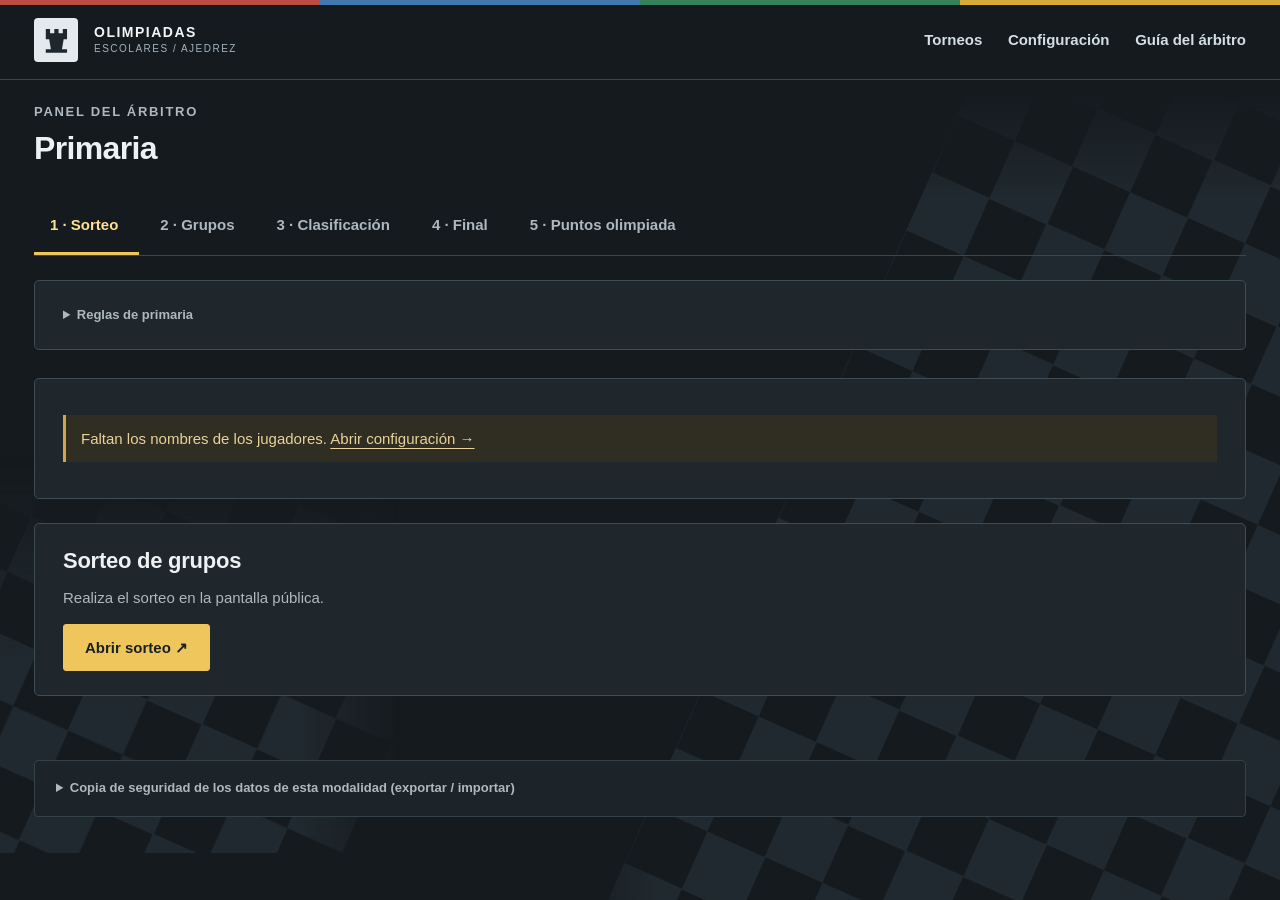
==== arbitro-primaria.html @ f50d5785 "Publica el reparto proporcional por categoría y equipara los premios de campeón" ====
<!DOCTYPE html>
<html lang="es">
<head>
<meta charset="UTF-8"><link rel="icon" type="image/svg+xml" href="[data-uri]">
<meta name="viewport" content="width=device-width, initial-scale=1.0">
<title>Panel del árbitro — Primaria</title>
<!-- bundle:style.css -->
<style data-bundle="style.css">
/* Marcador de torneo escolar: grafito, casillas y cuatro delegaciones. */
:root{
  --board-dark:#181e22;--board-mid:#272f34;--panel:#20272c;--panel-2:#252d33;
  --ink:#edf1f3;--ink-muted:#adb8c0;--line:#354149;--gold:#efc65b;--gold-soft:#6f7062;
  --good:#86c8a0;--bad:#ed8b83;--radius:5px;--radius-sm:4px;--shadow:none;
  --rojo:#bd4d42;--azul:#4178b0;--verde:#36815a;--amarillo:#d7aa36;
}
*{box-sizing:border-box}html,body{margin:0;min-height:100%}html{scroll-behavior:smooth}
body{background:#151a1e none no-repeat right -320px top 90px / 1050px;color:var(--ink);font:15px/1.55 'Segoe UI',Arial,sans-serif;padding-bottom:0}
body:before{content:'';display:block;height:5px;background:linear-gradient(to right,var(--rojo) 0 25%,var(--azul) 25% 50%,var(--verde) 50% 75%,var(--amarillo) 75%);position:absolute;top:0;left:0;right:0;z-index:100}
a{color:var(--gold);text-underline-offset:4px}button,input,select,textarea{font:inherit}button,a,input,select,textarea{-webkit-tap-highlight-color:transparent}
h1,h2,h3,h4,p{margin-top:0}h1,h2,h3{font-family:'Segoe UI',Arial,sans-serif;font-weight:750;line-height:1.15}h1{letter-spacing:-.8px}h2{letter-spacing:-.35px}h3{letter-spacing:-.15px}
.mono,.pos,.score,.sc{font-family:'Consolas','Courier New',monospace;font-variant-numeric:tabular-nums}.num{text-align:right;font-variant-numeric:tabular-nums}
::selection{background:#b79b52;color:#bde7c9}:focus-visible{outline:3px solid #b67b22;outline-offset:3px}
.sitebar{min-height:86px;max-width:1400px;margin:0 auto;padding:22px 40px 18px;display:flex;justify-content:space-between;align-items:center;gap:24px;border-bottom:1px solid var(--line)}
.event-brand{display:flex;align-items:center;gap:13px;color:var(--ink);text-decoration:none;font-size:12px;font-weight:750;letter-spacing:1.8px;line-height:1.45}.event-brand>svg{height:38px;width:38px;flex:none;color:var(--gold)}.event-brand>span>span{display:block;font-size:9px;letter-spacing:1.5px;font-weight:500;color:var(--ink-muted)}
.sitebar nav{display:flex;gap:26px;align-items:center}.sitebar nav a{font-size:13px;font-weight:600;text-decoration:none}.sitebar nav a:hover{text-decoration:underline}
.top{max-width:1400px;margin:auto;padding:34px 40px 26px}.top .eyebrow,.eyebrow{font-size:11px;font-weight:700;text-transform:uppercase;letter-spacing:1.7px;color:var(--ink-muted);margin-bottom:12px}.top h1{font-size:37px;margin-bottom:12px}.top p{max-width:780px;color:var(--ink-muted);font-size:14px;margin:8px 0}.top .rowbtns{margin-top:18px;gap:0}
.category-link{font-size:13px;font-weight:600;text-decoration:none;padding:9px 17px;border:1px solid var(--line);background:#20272c}.category-link:first-child{border-radius:4px 0 0 4px}.category-link:last-child{border-radius:0 4px 4px 0;border-left:0}.category-link.selected{background:var(--gold);border-color:var(--gold);color:white}.category-link:hover{box-shadow:inset 0 -3px var(--gold-soft)}
main{max-width:1180px;margin:auto;padding:12px 40px 45px}main.wide{max-width:1480px}main:empty{min-height:240px}
.panel{padding:27px 28px;margin-bottom:23px;background:var(--panel);border:1px solid var(--line);border-radius:var(--radius);overflow-x:auto}.panel h2{font-size:24px;margin-bottom:8px}.panel .sub{color:var(--ink-muted);font-size:13px;margin-bottom:23px;line-height:1.65}.panel>.note:first-child{margin:0}
.grid4{display:grid;grid-template-columns:repeat(4,minmax(0,1fr));gap:18px}.group-columns{display:grid;grid-template-columns:repeat(2,minmax(0,1fr));gap:22px}.group-columns>.panel{min-width:0}.colorcard{border:1px solid var(--line);border-top:3px solid var(--c);border-radius:3px;background:#20272c;padding:18px 16px}.colorcard .name{font-size:13px;font-weight:700;color:var(--ink);display:flex;gap:8px;align-items:center;margin-bottom:15px}.colorcard .name:before{content:'';width:9px;height:9px;background:var(--c);display:inline-block}.field{margin-bottom:14px}.field:last-child{margin-bottom:0}.field label{display:block;font-size:12px;color:var(--ink-muted);margin-bottom:5px;font-weight:600}
input[type=text],input[type=number],select,textarea{display:block;width:100%;background:#171d21;border:1px solid #4e5d66;color:var(--ink);border-radius:3px;padding:10px 11px;font-size:14px;line-height:1.3;min-height:41px}input::placeholder,textarea::placeholder{color:#8d9aa2}input:hover,select:hover,textarea:hover{border-color:#92a4ad}input:focus,select:focus,textarea:focus{outline:2px solid var(--gold);outline-offset:1px;border-color:var(--gold)}input:disabled,select:disabled{background:#272f34;border-color:#354149;color:#c0cbd0;cursor:not-allowed;opacity:1}
.btn{display:inline-flex;align-items:center;justify-content:center;gap:20px;min-height:41px;padding:10px 17px;background:var(--gold);border:1px solid var(--gold);border-radius:3px;color:#20272c;text-decoration:none;font-size:13px;font-weight:600;line-height:1.3;cursor:pointer;transition:background .15s,border-color .15s}.btn:hover{background:#ffdb83;border-color:#ffdb83}.btn:active{transform:translateY(1px)}.btn.ghost{background:transparent;color:var(--gold);border-color:#60717c}.btn.ghost:hover{background:#323b3f;border-color:var(--gold)}.btn.small{font-size:12px;padding:7px 12px;min-height:34px}.btn:disabled{opacity:.38;cursor:not-allowed}.rowbtns{display:flex;gap:10px;flex-wrap:wrap;align-items:center;margin-top:15px}
nav.tabs{display:flex;gap:0;flex-wrap:wrap;max-width:1400px;margin:0 auto 22px;padding:0 40px;background:#151a1e;border-bottom:1px solid #394750;position:sticky;top:0;z-index:20}nav.tabs button{padding:15px 19px 13px;min-height:50px;border:0;border-bottom:3px solid transparent;background:transparent;color:var(--ink-muted);font-size:13px;font-weight:600;cursor:pointer}nav.tabs button:first-child{padding-left:4px;padding-right:24px}nav.tabs button:hover{color:var(--gold);background:#252e34}nav.tabs button.active{border-bottom-color:var(--gold);color:var(--gold)}
.chip{display:inline-flex;align-items:center;gap:7px;padding:4px 0;border-radius:2px;font-size:13px;line-height:1.45;vertical-align:middle}.dot{display:inline-block;width:8px;height:8px;background:var(--c);border-radius:1px;flex:none}.chip+.chip{margin-left:10px}
table{width:100%;border-collapse:collapse;font-size:14px}th{text-align:left;padding:12px 10px;color:var(--ink-muted);font-size:11px;font-weight:700;border-bottom:2px solid var(--line);text-transform:uppercase;letter-spacing:.7px;white-space:nowrap}td{padding:12px 10px;border-bottom:1px solid #354149;vertical-align:middle}th:first-child,td:first-child{padding-left:0}th:last-child,td:last-child{padding-right:0}tr:last-child td{border-bottom:0}tbody tr:hover td{background:#28333a}.pos{color:var(--gold);font-size:13px;font-weight:700}.round-row td{background:#2b363d;font-size:11px;font-weight:700;text-transform:uppercase;letter-spacing:1px;color:var(--gold);padding:9px 10px}.round-row:hover td{background:#2b363d!important}td select{min-width:165px;font-size:13px}table .chip{max-width:100%;overflow-wrap:anywhere}
.note{color:var(--ink-muted);font-size:13px;line-height:1.65;margin-top:8px}.warn{color:#e8d39a;background:#302d22;border-left:3px solid #cfa64a;padding:12px 15px;font-size:13px;line-height:1.65;margin:12px 0}.good-note{color:#a1d9b4;background:#24372d;border-left:3px solid #639a75;padding:12px 15px;font-size:13px;line-height:1.65;margin:10px 0}.lockbadge{font-size:12px;color:var(--good);margin-top:12px;display:inline-block}
.matchcard{background:var(--panel);padding:25px 28px;border:1px solid var(--line);border-left:3px solid #596b74;border-radius:4px;margin-bottom:19px}.matchcard h3{font-size:22px;margin-bottom:21px}.vs{display:flex;align-items:center;justify-content:space-between;gap:16px;margin-bottom:19px}.vs .side{flex:1;min-width:0;background:#192126;padding:14px 16px;border:1px solid #37464f;border-radius:3px;overflow-wrap:anywhere}.vs .side.winner{border-color:#74ab87;background:#24372d}.vs .mid{color:var(--ink-muted);font-size:12px}.score{font-size:27px;font-weight:700;color:var(--gold);white-space:nowrap}.gamerow{display:flex;gap:14px;align-items:center;flex-wrap:wrap;border-top:1px solid var(--line);padding:15px 0}.gamerow .label{width:132px;flex:none;font-size:12px;color:var(--ink-muted)}.gamerow select{width:230px;max-width:100%}.gamerow>.label+div{min-width:180px}.arma-box{margin-top:20px;padding:21px;border:1px solid #64674e;background:#242a27;border-radius:3px}.arma-box h4{font:700 13px/1.5 'Segoe UI',Arial,sans-serif;margin:0 0 13px;color:var(--gold)}.bidrow{display:flex;gap:16px;align-items:end;flex-wrap:wrap}.bidfield{flex:1;min-width:145px}.placement-tier{display:flex;align-items:center;gap:22px;padding:20px 0;border-bottom:1px solid var(--line);flex-wrap:wrap}.placement-tier:last-child{border-bottom:0}.placement-tier>b{font:500 22px 'Segoe UI',Arial,sans-serif;width:85px}.placement-tier>div{flex:1;display:flex;gap:16px;flex-wrap:wrap}.placement-tier>span{font-size:12px;color:var(--ink-muted)}.pts-table td:last-child{white-space:nowrap}
.final-standing{display:flex;align-items:center;gap:10px;border-bottom:1px solid var(--line);padding:14px 0;font-size:13px}.final-standing:last-child{border-bottom:0}.final-standing .rank{font:500 22px 'Segoe UI',Arial,sans-serif;color:var(--gold);width:29px}.colorbar{flex:1;height:6px;min-width:25px;background:#39434a;display:flex}.colorbar div{height:100%}.final-standing .mono{font-family:'Segoe UI',Arial,sans-serif!important;font-variant-numeric:tabular-nums}.final-standing .mono[style*="width:110px"]{width:76px!important}.final-standing .mono[style*="min-width:70px"]{min-width:35px!important}
footer.databar{max-width:1180px;margin:auto;padding:0 40px 35px}details{background:#1c2429;border:1px solid var(--line);padding:17px 21px;border-radius:4px}summary{color:var(--ink-muted);font-size:12px;cursor:pointer;font-weight:600}textarea.databox{height:140px;font:12px/1.5 Consolas,monospace;margin-top:12px}.site-footer{max-width:1320px;margin:8px auto 0;padding:24px 0 30px;border-top:1px solid #354149;display:flex;justify-content:space-between;gap:24px;color:var(--ink-muted);font-size:11px}.team-key{display:flex;gap:18px}.team-key>span{display:flex;align-items:center;gap:6px}.team-key i{height:7px;width:7px;background:var(--team);display:inline-block}
/* Public display: generous names and scores; no unused semifinal column. */
.public-layout{display:grid;grid-template-columns:minmax(0,1fr) 290px;gap:30px;align-items:start}.public-sidebar{display:flex;min-width:0;flex-direction:column;gap:18px}.public-sidebar .panel{margin:0;padding:22px}.public-sidebar .panel h2{font-size:22px}.champ-mini{display:flex;gap:14px;align-items:center;background:var(--gold);color:#20272c;padding:21px;border-radius:4px}.champ-mini .trophy-mini{font:38px 'Segoe UI',Arial,sans-serif;color:#313b3e;line-height:1}.champ-mini .label{font-size:10px;text-transform:uppercase;letter-spacing:1.5px;color:#363a31}.champ-mini .name{font:21px/1.3 'Segoe UI',Arial,sans-serif;overflow-wrap:anywhere}.champ-mini.pending{background:#2a343b;color:var(--gold)}.champ-mini.pending .label{color:#b0bdc4}.champ-mini.pending .name{font:13px/1.5 'Segoe UI',Arial,sans-serif}.bracket-wrap{position:relative;overflow-x:auto;padding:7px 1px 27px}.bracket-wrap::-webkit-scrollbar{height:6px}.bracket-wrap::-webkit-scrollbar-thumb{background:#53636c}.bracket{display:flex;gap:45px;min-width:810px;align-items:stretch}.bracket-col{display:flex;flex-direction:column;justify-content:space-around;gap:34px;flex:none;width:238px}.bracket-col.col-final{justify-content:center}.bracket-half{display:flex;flex-direction:column;gap:24px}.bracket-svg{position:absolute;top:0;left:0;width:100%;height:100%;pointer-events:none;z-index:1}.connector{fill:none;stroke:#53636c;stroke-width:1.5}.connector.lit{stroke:var(--gold);stroke-width:2.5}.bkt-roundlabel{font-size:10px;font-weight:700;text-transform:uppercase;letter-spacing:1px;color:var(--gold);margin-bottom:9px}.bkt-box{position:relative;z-index:2;background:#20272c;border:1px solid #4c5b64;border-radius:4px;overflow:hidden}.bkt-box.empty{opacity:.7}.bkt-box.decided{border-color:#af9149}.bkt-player{display:flex;align-items:center;justify-content:space-between;gap:12px;padding:13px 12px;border-bottom:1px solid #37444c;font-size:13px}.bkt-player .who{display:flex;gap:8px;align-items:center;min-width:0}.bkt-player .name{white-space:normal;overflow-wrap:anywhere;line-height:1.4}.bkt-player .sc{font-size:16px;font-weight:700}.bkt-player.adv{background:#2d3e36}.bkt-player.adv .name{font-weight:600}.bkt-player.adv .sc{color:var(--good)}.bkt-meta{font-size:10px;color:var(--ink-muted);padding:7px 10px;text-align:center;background:#1c2429}.page-publico-secundaria .bracket{min-width:0;display:block}.page-publico-secundaria .bracket-col{width:100%;max-width:580px;margin:auto}.page-publico-secundaria .bracket-wrap{padding:24px;background:#1c2429;border:1px solid #394850;border-radius:4px}.page-publico-secundaria .bkt-player{padding:22px;font-size:18px}.page-publico-secundaria .bkt-player .sc{font-size:24px}
/* Tournament desk: the entrance is a list, not a collection of widgets. */
.home-hero{max-width:1320px;margin:auto;display:grid;grid-template-columns:1fr 1fr;align-items:center;gap:30px;padding:34px 15px 25px;min-height:360px}.hero-copy{padding-left:8px}.home-hero .eyebrow{font-size:11px;letter-spacing:1.5px}.home-hero h1{font-size:102px;line-height:.98;letter-spacing:-5px;margin:18px 0 22px}.title-dot{color:#efc65b}.home-hero p{font-size:16px;color:var(--ink-muted);line-height:1.7}.delegation-flags{display:flex;gap:6px;margin-top:26px}.delegation-flags i{display:block;width:29px;height:6px;background:var(--rojo)}.delegation-flags i:nth-child(2){background:var(--azul)}.delegation-flags i:nth-child(3){background:var(--verde)}.delegation-flags i:nth-child(4){background:var(--amarillo)}.hero-board{display:block;width:100%;max-width:560px;justify-self:end}.home-main{max-width:1320px;padding:6px 20px 45px}.section-kicker{display:flex;justify-content:space-between;gap:18px;align-items:baseline;margin-bottom:15px}.section-kicker h2{font-size:25px;margin:0}.section-kicker>span{font-size:12px;color:var(--ink-muted)}.event-list{border-top:2px solid var(--gold);background:#20272c;border-bottom:1px solid var(--line)}.event-row{display:flex;align-items:center;gap:24px;border-bottom:1px solid var(--line);padding:25px 27px}.event-row:last-child{border:0}.entry-number{font:12px Consolas,monospace;color:#788570;align-self:flex-start;padding-top:7px}.entry-piece{font:42px/1 'Segoe UI',Arial,sans-serif;width:40px;color:var(--gold);text-align:center}.entry-info{flex:1;min-width:180px}.entry-info h2{font-size:27px;margin:0 0 6px}.entry-info p{font-size:12px;color:var(--ink-muted);margin:0}.entry-format{font-size:12px;color:var(--ink-muted);min-width:195px}.entry-actions{display:flex;align-items:center;gap:22px}.entry-actions .btn{min-width:155px}.public-link{font-size:12px;font-weight:600;text-decoration:none;white-space:nowrap}.public-link:hover{text-decoration:underline}.setup-shortcut{display:flex;justify-content:space-between;gap:22px;padding:23px 0 5px;font-size:12px;text-decoration:none}.setup-shortcut b{margin-right:16px;font-weight:700}.setup-shortcut>span:first-child{color:var(--ink-muted)}.setup-shortcut>span:last-child{font-weight:700}.setup-shortcut:hover>span:last-child{text-decoration:underline}
@media(min-width:1450px){.page-publico-primaria main.wide{max-width:1480px}.page-publico-primaria .bracket{gap:62px;min-width:855px}.page-publico-primaria .public-layout{grid-template-columns:minmax(0,1fr) 310px}}
@media(max-width:1150px){.sitebar,.top{padding-left:28px;padding-right:28px}.site-footer{margin-left:28px;margin-right:28px}.home-hero{padding-left:28px;padding-right:20px}.home-main{padding-left:28px;padding-right:28px}.event-row{gap:17px;padding:23px 21px}.entry-format{display:none}.public-layout{grid-template-columns:1fr}.public-sidebar{display:grid;grid-template-columns:1fr 1fr;align-items:start}.grid4{gap:12px}.colorcard{padding:14px 12px}.page-publico-secundaria .public-layout{grid-template-columns:minmax(0,1fr) 290px}}
@media(max-width:800px){main,main.wide{padding:10px 22px 30px}.top{padding:26px 22px 21px}.top h1{font-size:30px}.sitebar{padding:21px 22px 16px;gap:16px;align-items:start}.sitebar nav{gap:15px;flex-wrap:wrap;justify-content:flex-end}.sitebar nav a{font-size:11px}.sitebar nav a:last-child{display:none}.event-brand{font-size:10px;letter-spacing:1px}.event-brand>span>span{font-size:8px;letter-spacing:.6px}.event-brand>svg{width:30px;height:30px}.grid4{grid-template-columns:repeat(2,minmax(0,1fr))}.group-columns{grid-template-columns:1fr;gap:0}.panel{padding:22px}.panel h2{font-size:22px}nav.tabs{padding:0 20px;flex-wrap:nowrap;overflow-x:auto}nav.tabs button{padding:13px 16px;white-space:nowrap;font-size:12px}.home-hero{min-height:300px;padding:30px 28px 22px;gap:0;grid-template-columns:1fr .9fr}.home-hero h1{font-size:76px;letter-spacing:-3px}.home-hero .eyebrow{font-size:9px}.home-hero p{font-size:14px}.home-main{padding:0 22px 30px}.entry-actions{flex-direction:column;gap:10px;align-items:stretch}.entry-info h2{font-size:25px}.entry-info{min-width:0}.entry-piece{display:none}.section-kicker>span{font-size:10px}.site-footer{margin:0 22px;padding:23px 0;flex-wrap:wrap;gap:12px}.site-footer .team-key{gap:15px}.setup-shortcut>span:first-child b{display:block;margin:0 0 3px}.page-publico-secundaria .public-layout{grid-template-columns:1fr}.matchcard{padding:22px}.gamerow select{width:100%}footer.databar{padding:0 22px 28px}}
@media(max-width:520px){.top h1{font-size:28px}.top p{font-size:13px}.home-hero{position:relative;grid-template-columns:1fr;padding:30px 23px 26px;overflow:hidden;min-height:270px}.hero-copy{position:relative;z-index:2;padding:0}.home-hero h1{font-size:75px;margin:12px 0 17px}.home-hero p{font-size:13px;max-width:230px}.hero-board{position:absolute;width:265px;right:-82px;top:35px;opacity:.26}.home-hero .eyebrow{font-size:9px;letter-spacing:.8px}.delegation-flags{margin-top:19px}.section-kicker{display:block}.section-kicker h2{font-size:23px;margin-bottom:5px}.event-row{display:grid;grid-template-columns:24px 1fr;gap:12px 15px;padding:21px 18px}.entry-number{padding-top:5px}.entry-info h2{font-size:25px}.entry-actions{grid-column:2;flex-direction:row;align-items:center;gap:17px}.entry-actions .btn{padding:10px 12px;min-width:0;font-size:12px;gap:12px}.public-link{font-size:11px}.setup-shortcut{padding-top:18px;align-items:center;font-size:11px}.setup-shortcut b{font-size:12px}.grid4{grid-template-columns:1fr}.colorcard{padding:18px}.panel{padding:19px}.sitebar{gap:10px}.sitebar nav{gap:8px 12px;max-width:150px}.sitebar nav a{font-size:10px}.public-sidebar{grid-template-columns:1fr}.vs{gap:8px}.vs .side{padding:11px 9px}.vs .chip{font-size:12px}.score{font-size:22px}.placement-tier{gap:12px;align-items:start}.placement-tier>div{flex-basis:calc(100% - 100px)}.placement-tier>span{margin-left:97px}.page-publico-secundaria .bkt-player{font-size:16px;padding:18px}.team-key{gap:12px;font-size:10px}.matchcard h3{font-size:20px}.category-link{padding:9px 12px;font-size:12px}}
@media(prefers-reduced-motion:reduce){*{scroll-behavior:auto!important;transition:none!important}}
@media print{body{background:white}.sitebar nav,.tabs,.rowbtns,.databar,.site-footer{display:none}.top,main{max-width:none;padding:15px}.panel,.matchcard{break-inside:avoid;border-color:#aaa}.sitebar{padding:10px 15px}.home-hero{min-height:0}.hero-board{max-width:300px}}

/* Small screens use each board as one readable match entry. */
@media(max-width:620px){
 body{background-image:none}
 .home-hero .hero-board{display:none}
 .home-hero{min-height:270px}
 .entry-actions{gap:12px}
 .entry-actions .btn{white-space:nowrap;flex:none;padding:10px;gap:8px;font-size:11px}
 .public-link{font-size:10.5px}
 .group-games{display:block;min-width:0}
 .group-games tbody{display:block}
 .group-games tr{display:grid;grid-template-columns:minmax(0,1fr) minmax(0,1fr);gap:0 14px;padding:12px 0;border-bottom:1px solid var(--line)}
 .group-games tr:first-child{display:none}
 .group-games td{display:block;min-width:0;border:0;padding:4px 0}
 .group-games td:first-child{grid-column:1/-1;font-size:11px;color:var(--ink-muted)}
 .group-games td:first-child:before{content:'Tablero ';font-family:'Segoe UI',Arial,sans-serif}
 .group-games td:nth-child(2):before,.group-games td:nth-child(3):before{display:block;font-size:10px;color:var(--ink-muted);text-transform:uppercase;letter-spacing:.6px;margin-bottom:4px}
 .group-games td:nth-child(2):before{content:'Blancas'}
 .group-games td:nth-child(3):before{content:'Negras'}
 .group-games td:last-child{grid-column:1/-1;padding-top:9px}
 .group-games select{width:100%;min-width:0}
 .group-games .chip{font-size:13px;overflow-wrap:normal;word-break:normal;align-items:baseline}
 .group-games .dot{align-self:center}
 .group-games tr.round-row{display:block;background:#2b363d;padding:7px 10px;margin-top:17px;border:0}
 .group-games tr.round-row td{padding:0;font-size:10px}
 .group-games tr.round-row td:before{content:none}
 .group-games tr:hover td{background:transparent}
}

/* The save action stays in reach while editing a long registration form. */
.page-config{padding-bottom:84px}
.config-actions{position:fixed;bottom:18px;left:50%;transform:translateX(-50%);width:calc(100% - 80px);max-width:1100px;margin:0;padding:12px 17px;display:flex;align-items:center;justify-content:space-between;gap:20px;z-index:40;border-color:#52626b;box-shadow:0 4px 20px #edf1f314}
.config-actions>.note,.config-actions>.good-note{margin:0;padding:0;border:0;background:none;font-size:12px}
.config-actions>.rowbtns{margin:0;flex:none}
@media(max-width:620px){.config-actions{bottom:12px;width:calc(100% - 28px);padding:11px 12px;gap:10px}.config-actions .btn{font-size:12px;white-space:nowrap;padding:10px 12px}.config-actions>.note,.config-actions>.good-note{font-size:11px}}

@media(max-width:620px){.page-publico-secundaria table,.page-arbitro-secundaria table:not(.group-games){min-width:560px}.page-arbitro-primaria .pts-table,.page-arbitro-secundaria .pts-table{min-width:420px}}

/* Tournament entrance. */
.event-heading{max-width:1320px;margin:0 auto;padding:48px 20px 32px;display:flex;align-items:center;justify-content:space-between;gap:30px;border-bottom:1px solid var(--line)}
.event-heading .eyebrow{color:#bac5cc;margin:0 0 6px;font-size:12px;letter-spacing:2.7px}
.event-heading h1{font:900 62px/1 'Arial Narrow','Segoe UI',Arial,sans-serif;letter-spacing:1px;text-transform:uppercase;margin:0}
.heading-teams{display:grid;grid-template-columns:repeat(4,1fr);gap:8px;min-width:350px}
.heading-teams span{padding:14px 17px;border-bottom:4px solid var(--team);background:#20272c;color:var(--team);font-size:12px;font-weight:700;text-align:center}
.page-index{background-position:right -250px top 40px;background-size:1000px}
.home-main{padding-top:29px}.section-kicker h2{font-family:'Segoe UI',Arial,sans-serif;font-weight:650;font-size:17px;letter-spacing:0}.section-kicker>span{font-size:12px}
.event-list{display:grid;grid-template-columns:repeat(3,minmax(0,1fr));gap:18px;background:none;border:0}
.event-row{position:relative;display:flex;flex-direction:column;align-items:stretch;gap:21px;padding:26px 26px 23px;min-height:370px;border:1px solid #45535c!important;border-radius:7px;background:#222b31;overflow:hidden}
.event-row:before{content:'';position:absolute;right:-60px;top:-45px;width:220px;height:220px;background:conic-gradient(#2b363e 25%,transparent 0 50%,#2b363e 0 75%,transparent 0) 0 0/80px 80px;transform:rotate(16deg);opacity:.7;pointer-events:none}
.entry-number{font:700 11px 'Segoe UI',Arial,sans-serif;color:#c6d1d7;letter-spacing:2px;align-self:auto;padding:0;position:relative;z-index:1}.entry-number:after{content:' / CATEGORÍA'}
.entry-piece{position:absolute;right:21px;top:36px;font:92px/1 'DejaVu Sans','Segoe UI Symbol',sans-serif;color:#a6b3bc;opacity:.52;width:auto;z-index:1}
.entry-info{flex:1;position:relative;z-index:2;min-width:0;padding-top:15px;max-width:80%}
.entry-info h2{font:800 29px/1.07 'Segoe UI',Arial,sans-serif;letter-spacing:-.6px;margin:0 0 12px;color:#f0f4f6;max-width:220px}
.entry-info p{font-size:12px;color:#bcc7ce;margin:0;max-width:200px}
.entry-format{display:block;position:relative;z-index:2;font-size:12px;font-weight:550;color:#d1dae0;min-width:0;padding-top:17px;border-top:1px solid #46545c}
.entry-actions{display:flex;flex-direction:column;align-items:stretch;gap:15px;position:relative;z-index:2}.entry-actions .btn{min-height:43px;width:100%;justify-content:space-between;font-size:13px;font-weight:750;color:#191f23;background:#e6ebee;border-color:#e6ebee}.entry-actions .btn:hover{background:#efc65b;border-color:#efc65b}.entry-actions .public-link{color:#c8d4dc;font-size:12px;text-align:center}
.setup-shortcut{margin-top:18px;padding:20px 23px;background:#1c242a;border:1px solid #3e4c56;border-radius:5px}.setup-shortcut b{color:#dce5eb}
h2,h3{font-weight:700}.panel h2{font-size:21px;letter-spacing:-.25px}.matchcard h3{font-size:19px;font-weight:700}.top h1{font-weight:800;letter-spacing:-.65px;font-size:34px}
.btn{font-weight:700;color:#1a2024}.btn.ghost{color:#e4cf92;border-color:#736950}.btn.ghost:hover{color:#ffe7aa;background:#34342b}
.category-link{background:#232d34;color:#d5dfe5;border-color:#52616b}.category-link.selected{background:#e6ebef;color:#182027;border-color:#e6ebef}.category-link:hover{box-shadow:none;background:#34414b}.category-link.selected:hover{background:#fff}
.sitebar{border-bottom-color:#394750}.event-brand{font-size:12px;letter-spacing:1.5px;color:#f2f4f5}.event-brand>svg{background:#e3e9ed;color:#1e272d;border-radius:4px;padding:5px;width:40px;height:40px}.event-brand>span>span{color:#a2b3bd}.sitebar nav a{color:#d3dfe6;font-weight:600}.sitebar nav a:hover{color:#efc65b}
nav.tabs button.active{color:#ffe094;border-bottom-color:#efc65b}nav.tabs button:hover{color:#f4d77f}
.champ-mini{background:#d9bb69;color:#1c2429}.champ-mini .name{font-family:'Segoe UI',Arial,sans-serif;font-weight:750}.champ-mini.pending{background:#2a353e;color:#d2dce3;border:1px solid #43535e}.champ-mini.pending .trophy-mini{color:#b9c7ce}.champ-mini.pending .label{color:#abbcc7}
.final-standing .rank{font-family:'Segoe UI',Arial,sans-serif;font-weight:750;font-size:20px}.placement-tier>b{font-family:'Segoe UI',Arial,sans-serif;font-weight:750;font-size:20px}.bkt-player.adv .name{color:#e1f1e6}.bkt-player.adv .sc{color:#96d1a9}.bkt-roundlabel{color:#d9dfe3}.score{color:#f1d77e}.panel,.matchcard{border-color:#3d4c55}.colorcard{border-color:#46545d;border-top-color:var(--c)}
.page-config .config-actions{background:#29353e;border-color:#5a6d79;box-shadow:0 8px 30px #0009}.config-actions>.good-note{color:#b6dfc6}.config-actions>.note{color:#ced8df}
@media(max-width:1150px){.event-heading{padding-left:28px;padding-right:28px}.entry-info h2{font-size:25px}.event-row{padding:22px;min-height:350px}.entry-piece{font-size:76px;right:14px;top:45px}}
@media(max-width:800px){.event-heading{padding:32px 22px 25px;align-items:start}.event-heading h1{font-size:46px}.heading-teams{min-width:0;grid-template-columns:repeat(2,1fr);gap:5px}.heading-teams span{padding:7px 11px;font-size:10px;border-bottom-width:3px}.event-list{gap:12px}.event-row{padding:19px;min-height:330px}.entry-info h2{font-size:23px}.entry-info{max-width:100%}.entry-piece{font-size:64px;top:28px;right:10px;opacity:.22}.entry-format{font-size:11px;line-height:1.6}}
@media(max-width:620px){.event-heading{display:block;padding-bottom:22px}.event-heading h1{font-size:48px}.heading-teams{display:flex;min-width:0;margin-top:23px;gap:6px}.heading-teams span{flex:1;padding:8px 6px}.home-main{padding-top:22px}.section-kicker{display:flex;align-items:center}.section-kicker h2{font-size:15px}.section-kicker>span{font-size:10px}.event-list{grid-template-columns:1fr;gap:15px}.event-row{display:flex;min-height:0;padding:23px;gap:18px}.entry-info{padding-top:0;max-width:75%}.entry-info h2{font-size:28px;max-width:230px;margin-bottom:8px}.entry-piece{font-size:82px;top:25px;right:27px;opacity:.45}.entry-format{padding-top:13px}.entry-actions{flex-direction:row;align-items:center;gap:20px;grid-column:auto}.entry-actions .btn{width:auto;flex:1;white-space:nowrap}.entry-actions .public-link{flex:none;font-size:11px}.event-row:before{width:210px;height:210px;right:-50px}.setup-shortcut{padding:17px;font-size:11px}.entry-number{align-self:auto}.home-main .section-kicker>span{max-width:110px;text-align:right}}
@media print{body{background:white!important;color:#111!important}.panel,.matchcard,.event-row{background:white!important;color:#111!important}.panel h2,.matchcard h3,.entry-info h2{color:#111!important}}

/* Divisions share one championship sheet, with no per-category promotional panels. */
.division-heading{max-width:1260px;padding:40px 20px 26px;margin:auto}.division-heading h1{font-size:42px;font-weight:800;letter-spacing:-1px;margin:0}
.division-main{max-width:1260px;padding:0 20px 60px}.divisions{border-top:2px solid #9baeb8}
.division{display:grid;grid-template-columns:74px minmax(0,1fr) auto;gap:27px;align-items:center;padding:27px 12px;border-bottom:1px solid #44535d;background:#171e23}
.division:nth-child(2){background:#1c252b}.division-symbol{display:flex;align-items:center;justify-content:center;width:74px;height:74px;background:#dde4e8;color:#1d272e;font:56px/1 'DejaVu Sans','Segoe UI Symbol',sans-serif}
.division:nth-child(2) .division-symbol{background:#34434d;color:#e5ecf0}.division h2{font-size:27px;font-weight:700;letter-spacing:-.5px;margin:0}
.division-actions{display:flex;gap:10px}.division-actions a{display:flex;align-items:center;justify-content:space-between;gap:25px;padding:13px 17px;border:1px solid #586b76;border-radius:3px;text-decoration:none;color:#e6edf2;font-size:13px;font-weight:600;min-width:128px}.division-actions a:hover{background:#35444f;border-color:#a2b7c3}.division-actions a:focus-visible{outline-offset:3px}.division-actions a span{color:#b2c0c9}
.page-index .sitebar{max-width:1260px;padding-left:20px;padding-right:20px}.page-index{background-position:right -420px top 10px;background-size:1000px}
.panel .sub:empty,.matchcard .note:empty{display:none}.page-index .division-heading{padding-top:39px}
@media(max-width:800px){.division-heading{padding:29px 22px 22px}.division-heading h1{font-size:34px}.division-main{padding:0 22px 40px}.division{grid-template-columns:61px 1fr;gap:17px;padding:23px 12px}.division-symbol{width:61px;height:61px;font-size:46px}.division h2{font-size:25px}.division-actions{grid-column:2;gap:9px}.division-actions a{font-size:12px;min-width:0;padding:10px 13px;gap:20px}.page-index .sitebar{padding-left:22px;padding-right:22px}}
@media(max-width:430px){.division{gap:12px 15px}.division-actions{grid-column:1/-1;margin-top:4px}.division-actions a{flex:1}.division h2{font-size:24px}.division-heading h1{font-size:32px}}

/* Align points to the participant list instead of the edge of the page. */
.pts-table{width:100%;max-width:850px;table-layout:auto}
.pts-table th:first-child,.pts-table td:first-child{width:115px}
.pts-table th.num,.pts-table td.num{text-align:left;width:150px;padding-left:25px;padding-right:0}
.pts-table td:nth-child(2){padding-right:24px}
body{background-image:none,none;background-position:right -320px top 90px,left -600px bottom -550px;background-size:1050px,1000px;background-repeat:no-repeat}

@media(max-width:620px){body{background-image:none}.pts-table{min-width:0!important}.pts-table th:first-child,.pts-table td:first-child{width:68px}.pts-table th.num,.pts-table td.num{padding-left:12px;width:95px}.pts-table td:nth-child(2){padding-right:8px}}
@media(min-width:1000px) and (max-width:1200px) and (min-height:650px){
 .page-publico-secundaria .group-columns th:nth-child(6),.page-publico-secundaria .group-columns td:nth-child(6),.page-publico-secundaria .group-columns th:last-child,.page-publico-secundaria .group-columns td:last-child{display:none}
 .page-publico-secundaria .group-columns td .chip{overflow-wrap:normal;word-break:normal;font-size:12px}
 .page-publico-secundaria .group-columns td{padding:5px 6px}
}
.page-arbitro-primaria .final-standing,.page-arbitro-secundaria .final-standing{max-width:850px}
.page-arbitro-primaria .final-standing .colorbar,.page-arbitro-secundaria .final-standing .colorbar{max-width:420px}


@media(min-width:1000px){
 :root{--sitebar-height:clamp(80px,8.5vh,96px);--page-title-size:clamp(32px,2.2vw,42px);--section-title-size:clamp(22px,1.5vw,29px);--body-size:clamp(15px,.95vw,18px);--small-size:clamp(13px,.8vw,16px);--field-height:clamp(46px,4.8vh,54px)}
 .sitebar{height:var(--sitebar-height);min-height:var(--sitebar-height);padding:15px 34px}
 .sitebar .event-brand{font-size:clamp(14px,.95vw,18px);gap:16px}
 .sitebar .event-brand>span>span{font-size:clamp(10px,.63vw,12px)}
 .sitebar .event-brand>svg{height:clamp(44px,2.7vw,52px);width:clamp(44px,2.7vw,52px)}
 .sitebar nav{gap:clamp(22px,2vw,38px)}
 .sitebar nav a{font-size:clamp(15px,.99vw,19px)}
}
@media(min-width:1000px) and (min-height:650px){
 .page-index,.page-publico-primaria,.page-publico-secundaria{height:100vh;min-height:0;overflow:hidden;display:grid;grid-template-rows:var(--sitebar-height) auto minmax(0,1fr)}
 .page-index .sitebar,.page-publico-primaria .sitebar,.page-publico-secundaria .sitebar{width:100%;max-width:none;min-height:0;height:var(--sitebar-height);padding:15px 34px;margin:0}
 .page-index .division-heading{width:100%;max-width:none;padding:22px 34px 26px;margin:0}
 .page-index .division-heading h1{font-size:36px}
 .page-index .division-main{width:100%;max-width:none;min-height:0;height:100%;padding:0 34px 36px;margin:0}
 .page-index .divisions{height:100%;display:grid;grid-template-rows:repeat(3,minmax(0,1fr))}
 .page-index .division{min-height:0;padding:18px 23px;grid-template-columns:clamp(74px,9vh,110px) minmax(0,1fr) auto;gap:35px}
 .page-index .division-symbol{width:clamp(74px,9vh,110px);height:clamp(74px,9vh,110px);font-size:clamp(56px,7vh,82px)}
 .page-index .division h2{font-size:clamp(28px,2.2vw,39px)}
 .page-index .division-actions a{min-width:160px;font-size:14px;padding:15px 20px}
 .page-publico-primaria .top,.page-publico-secundaria .top{width:100%;max-width:none;margin:0;padding:18px 34px 17px}
 .page-publico-primaria .top h1,.page-publico-secundaria .top h1{font-size:30px;margin-bottom:6px}
 .page-publico-primaria .top .eyebrow,.page-publico-secundaria .top .eyebrow{margin-bottom:6px;font-size:10px}
 .page-publico-primaria .top p{margin:5px 0;font-size:12px}
 .page-publico-secundaria .top .rowbtns{margin-top:10px}
 .page-publico-primaria main.wide,.page-publico-secundaria main.wide{width:100%;max-width:none;height:100%;min-height:0;margin:0;padding:4px 34px 24px}
 .page-publico-primaria .public-layout{height:100%;min-height:0;grid-template-columns:minmax(0,1fr) clamp(260px,22vw,340px);gap:28px}
 .page-publico-primaria .bracket-wrap{height:100%;min-height:0;padding:0;overflow:visible}
 .page-publico-primaria .bracket{height:100%;min-width:0;width:100%;gap:clamp(24px,4vw,72px)}
 .page-publico-primaria .bracket-col{height:100%;min-height:0;min-width:0;width:auto;flex:1;gap:14px}
 .page-publico-primaria .bracket-half{min-height:0;flex:1;justify-content:space-around;gap:10px}
 .page-publico-primaria .bkt-player{padding:clamp(7px,1.4vh,16px) 11px;font-size:clamp(12px,1vw,15px)}
 .page-publico-primaria .bkt-meta{font-size:10px;padding:5px 8px;line-height:1.4}
 .page-publico-primaria .bkt-roundlabel{margin-bottom:6px}
 .page-publico-primaria .public-sidebar{display:flex;height:min(100%,680px);align-self:center;min-height:0;gap:17px}
 .page-publico-primaria .public-sidebar .panel{flex:1;min-height:0;display:flex;flex-direction:column;padding:22px}
 .page-publico-primaria .public-sidebar .final-standing{flex:1;min-height:0}
 .page-publico-secundaria main.wide{display:grid;grid-template-rows:minmax(0,1fr) minmax(0,1.05fr);gap:17px}
 .page-publico-secundaria main.wide>.panel{grid-row:1/-1;display:flex;align-items:center;justify-content:center}
 .page-publico-secundaria .group-columns{min-height:0;height:100%;gap:24px}
 .page-publico-secundaria .group-columns .panel{height:100%;min-height:0;margin:0;padding:15px 21px;display:flex;flex-direction:column;overflow:visible}
 .page-publico-secundaria .group-columns .panel h2{font-size:21px;margin-bottom:9px}
 .page-publico-secundaria .group-columns table{flex:1;min-height:0;font-size:13px}
 .page-publico-secundaria th{padding:7px 8px;font-size:10px}
 .page-publico-secundaria td{padding:6px 8px}
 .page-publico-secundaria .public-layout{height:100%;min-height:0;grid-template-columns:minmax(0,1fr) clamp(275px,24vw,350px);gap:24px}
 .page-publico-secundaria .bracket-wrap{height:100%;min-height:0;display:flex;align-items:center;justify-content:center;padding:19px;overflow:visible}
 .page-publico-secundaria .bracket{width:100%}
 .page-publico-secundaria .bracket-col{max-width:none;width:82%;min-height:0}
 .page-publico-secundaria .bkt-player{padding:clamp(13px,2vh,25px) 20px;font-size:clamp(16px,1.4vw,22px)}
 .page-publico-secundaria .public-sidebar{display:flex;flex-direction:column;min-height:0;gap:10px}
 .page-publico-secundaria .champ-mini{padding:11px 17px;flex:none}
 .page-publico-secundaria .public-sidebar .panel{flex:1;min-height:0;display:flex;flex-direction:column;padding:12px 17px;overflow:visible}
 .page-publico-secundaria .public-sidebar .panel h2{font-size:18px;margin-bottom:2px}
 .page-publico-secundaria .public-sidebar .note{font-size:11px;line-height:1.3;margin:3px 0}
 .page-publico-secundaria .public-sidebar .final-standing{flex:1;min-height:0;padding:4px 0;font-size:12px}
 .page-publico-secundaria .final-standing .rank{font-size:18px}
}

/* Keep the championship layout; scale its contents rather than shrinking its frames. */
body{position:relative;background:#151a1e url('data:image/svg+xml,%3Csvg%20xmlns%3D%22http%3A%2F%2Fwww.w3.org%2F2000%2Fsvg%22%20width%3D%221000%22%20height%3D%225000%22%20viewBox%3D%220%200%201000%205000%22%3E%3Cdefs%3E%3Cpattern%20id%3D%22board%22%20width%3D%22120%22%20height%3D%22120%22%20patternUnits%3D%22userSpaceOnUse%22%3E%3Cpath%20fill%3D%22%2320292f%22%20d%3D%22M0%200h60v60H0zM60%2060h60v60H60z%22%2F%3E%3Cpath%20fill%3D%22none%22%20stroke%3D%22%23242e35%22%20stroke-width%3D%22.7%22%20d%3D%22M0%200h120v120H0z%22%2F%3E%3C%2Fpattern%3E%3ClinearGradient%20id%3D%22horizontal%22%3E%3Cstop%20stop-color%3D%22white%22%20stop-opacity%3D%220%22%2F%3E%3Cstop%20offset%3D%22.1%22%20stop-color%3D%22white%22%2F%3E%3Cstop%20offset%3D%22.9%22%20stop-color%3D%22white%22%2F%3E%3Cstop%20offset%3D%221%22%20stop-color%3D%22white%22%20stop-opacity%3D%220%22%2F%3E%3C%2FlinearGradient%3E%3ClinearGradient%20id%3D%22top%22%20x2%3D%220%22%20y2%3D%221%22%3E%3Cstop%20stop-color%3D%22white%22%20stop-opacity%3D%220%22%2F%3E%3Cstop%20offset%3D%22.02%22%20stop-color%3D%22white%22%2F%3E%3Cstop%20offset%3D%221%22%20stop-color%3D%22white%22%2F%3E%3C%2FlinearGradient%3E%3Cmask%20id%3D%22horizontal-edge%22%3E%3Crect%20width%3D%221000%22%20height%3D%225000%22%20fill%3D%22url%28%23horizontal%29%22%2F%3E%3C%2Fmask%3E%3Cmask%20id%3D%22edges%22%3E%3Crect%20width%3D%221000%22%20height%3D%225000%22%20fill%3D%22url%28%23top%29%22%20mask%3D%22url%28%23horizontal-edge%29%22%2F%3E%3C%2Fmask%3E%3C%2Fdefs%3E%3Cg%20mask%3D%22url%28%23edges%29%22%3E%3Cg%20transform%3D%22translate%28510%20-250%29%20rotate%2824%29%22%3E%3Crect%20width%3D%22960%22%20height%3D%226000%22%20fill%3D%22url%28%23board%29%22%2F%3E%3C%2Fg%3E%3C%2Fg%3E%3C%2Fsvg%3E') no-repeat right -320px top 90px/1050px;isolation:isolate}
.page-index{background-position:right -420px top 10px;background-size:1000px}
body:after{content:'';position:absolute;inset:0;z-index:-1;pointer-events:none;background:url('data:image/svg+xml,%3Csvg%20xmlns%3D%22http%3A%2F%2Fwww.w3.org%2F2000%2Fsvg%22%20width%3D%221000%22%20height%3D%225000%22%20viewBox%3D%220%200%201000%205000%22%3E%3Cdefs%3E%3Cpattern%20id%3D%22board%22%20width%3D%22120%22%20height%3D%22120%22%20patternUnits%3D%22userSpaceOnUse%22%3E%3Cpath%20fill%3D%22%2320292f%22%20d%3D%22M0%200h60v60H0zM60%2060h60v60H60z%22%2F%3E%3Cpath%20fill%3D%22none%22%20stroke%3D%22%23242e35%22%20stroke-width%3D%22.7%22%20d%3D%22M0%200h120v120H0z%22%2F%3E%3C%2Fpattern%3E%3ClinearGradient%20id%3D%22horizontal%22%3E%3Cstop%20stop-color%3D%22white%22%20stop-opacity%3D%220%22%2F%3E%3Cstop%20offset%3D%22.1%22%20stop-color%3D%22white%22%2F%3E%3Cstop%20offset%3D%22.9%22%20stop-color%3D%22white%22%2F%3E%3Cstop%20offset%3D%221%22%20stop-color%3D%22white%22%20stop-opacity%3D%220%22%2F%3E%3C%2FlinearGradient%3E%3ClinearGradient%20id%3D%22top%22%20x2%3D%220%22%20y2%3D%221%22%3E%3Cstop%20stop-color%3D%22white%22%20stop-opacity%3D%220%22%2F%3E%3Cstop%20offset%3D%22.02%22%20stop-color%3D%22white%22%2F%3E%3Cstop%20offset%3D%221%22%20stop-color%3D%22white%22%2F%3E%3C%2FlinearGradient%3E%3Cmask%20id%3D%22horizontal-edge%22%3E%3Crect%20width%3D%221000%22%20height%3D%225000%22%20fill%3D%22url%28%23horizontal%29%22%2F%3E%3C%2Fmask%3E%3Cmask%20id%3D%22edges%22%3E%3Crect%20width%3D%221000%22%20height%3D%225000%22%20fill%3D%22url%28%23top%29%22%20mask%3D%22url%28%23horizontal-edge%29%22%2F%3E%3C%2Fmask%3E%3C%2Fdefs%3E%3Cg%20mask%3D%22url%28%23edges%29%22%3E%3Cg%20transform%3D%22translate%28510%20-250%29%20rotate%2824%29%22%3E%3Crect%20width%3D%22960%22%20height%3D%226000%22%20fill%3D%22url%28%23board%29%22%2F%3E%3C%2Fg%3E%3C%2Fg%3E%3C%2Fsvg%3E') no-repeat left -600px top calc(100vh - 450px)/1000px;-webkit-mask-image:linear-gradient(to bottom,transparent calc(100vh - 450px),#000 calc(100vh - 240px));mask-image:linear-gradient(to bottom,transparent calc(100vh - 450px),#000 calc(100vh - 240px))}
nav.tabs{background:transparent}
nav.tabs button{background:#151a1e}
@media(min-width:1000px) and (min-height:650px){
 .page-index .division-heading h1{font-size:clamp(39px,3.1vw,60px)}
 .page-index .division{grid-template-columns:clamp(88px,12.5vh,144px) minmax(0,1fr) auto;gap:clamp(25px,2.4vw,48px)}
 .page-index .division-symbol{height:clamp(88px,12.5vh,144px);width:clamp(88px,12.5vh,144px);font-size:clamp(65px,9vh,108px)}
 .page-index .division h2{font-size:clamp(33px,3.2vw,62px);line-height:1.12;letter-spacing:-1px}
 .page-index .division-actions{gap:15px}
 .page-index .division-actions a{min-width:clamp(165px,14.5vw,280px);min-height:clamp(60px,9.5vh,104px);font-size:clamp(16px,1.28vw,25px);padding:17px 23px}
 .page-publico-primaria .bkt-player{font-size:clamp(14px,1.08vw,21px);padding:clamp(8px,1.15vh,14px) 13px}
 .page-publico-primaria .bkt-player .sc{font-size:clamp(18px,1.45vw,28px)}
 .page-publico-primaria .bkt-roundlabel{font-size:clamp(11px,.8vw,15px)}
 .page-publico-primaria .bkt-meta{font-size:clamp(10px,.7vw,13px);padding:6px 8px}
 .page-publico-primaria .top h1,.page-publico-secundaria .top h1{font-size:var(--page-title-size)}
 .page-publico-primaria .top p{font-size:clamp(12px,.83vw,16px)}
 .page-publico-primaria .champ-mini .name{font-size:clamp(21px,1.4vw,27px)}
 .page-publico-primaria .public-sidebar .panel h2{font-size:clamp(24px,1.55vw,30px)}
 .page-publico-primaria .public-sidebar .final-standing,.page-publico-secundaria .public-sidebar .final-standing{display:grid;grid-template-columns:34px minmax(0,1fr) auto;grid-template-rows:auto 8px;align-content:center;align-items:center;gap:10px 12px;flex:1;min-height:0;padding:11px 0}
 .page-publico-primaria .final-standing .rank,.page-publico-secundaria .final-standing .rank{grid-row:1;grid-column:1;width:auto;font-size:clamp(23px,1.55vw,30px);line-height:1.1}
 .page-publico-primaria .final-standing .mono[style*="width:110px"],.page-publico-secundaria .final-standing .mono[style*="width:110px"]{grid-column:2;grid-row:1;width:auto!important;font-size:clamp(19px,1.3vw,26px);font-weight:650;line-height:1.1}
 .page-publico-primaria .final-standing .mono:last-child,.page-publico-secundaria .final-standing .mono:last-child{grid-column:3;grid-row:1;min-width:0!important;font-size:clamp(20px,1.4vw,28px);font-weight:700;line-height:1.1}
 .page-publico-primaria .final-standing .colorbar,.page-publico-secundaria .final-standing .colorbar{grid-row:2;grid-column:2/-1;width:100%;max-width:none;height:8px;min-width:0;flex:none}
 .page-publico-primaria .public-sidebar .final-standing{grid-template-columns:46px minmax(0,1fr) auto;grid-template-rows:auto 10px;gap:9px 8px;padding:14px 0}
 .page-publico-primaria .final-standing .rank{font-size:clamp(24px,1.8vw,34px)}
 .page-publico-primaria .final-standing .mono[style*="width:110px"]{font-size:clamp(21px,1.55vw,30px)}
 .page-publico-primaria .final-standing .mono:last-child{font-size:clamp(22px,1.7vw,32px)}
 .page-publico-primaria .final-standing .colorbar{height:10px}
 .page-publico-secundaria .group-columns .panel h2{font-size:var(--section-title-size)}
 .page-publico-secundaria .group-columns .panel{display:grid;grid-template-rows:auto minmax(0,1fr)}
 .page-publico-secundaria .group-heading{display:flex;align-items:baseline;justify-content:space-between;gap:14px}
 .page-publico-secundaria .group-heading .note{margin:0;font-size:12px}
 .page-publico-secundaria .group-columns table{height:100%;font-size:clamp(14px,1.05vw,20px)}
 .page-publico-secundaria .group-columns td .chip{font-size:inherit}
 .page-publico-secundaria .group-columns th{font-size:clamp(10px,.8vw,14px)}
 .page-publico-secundaria .group-columns .pos{font-size:clamp(13px,1vw,19px)}
 .page-publico-secundaria .bkt-player{font-size:clamp(20px,1.45vw,28px)}
 .page-publico-secundaria .bkt-player .sc{font-size:clamp(26px,1.9vw,36px)}
 .page-publico-secundaria .bracket-col{width:88%}
 .page-publico-secundaria .bkt-roundlabel{font-size:clamp(13px,.85vw,16px);margin-bottom:12px}
 .page-publico-secundaria .bkt-meta{font-size:clamp(12px,.78vw,15px);padding:8px 12px}
 .page-publico-secundaria .public-sidebar{height:100%}
 .page-publico-secundaria .public-sidebar .final-standing{padding:6px 0;row-gap:8px}
 .page-publico-secundaria .final-standing .rank{font-size:clamp(23px,1.7vw,32px)}
 .page-publico-secundaria .final-standing .mono[style*="width:110px"]{font-size:clamp(19px,1.48vw,28px)}
 .page-publico-secundaria .final-standing .mono:last-child{font-size:clamp(20px,1.6vw,30px)}
 .page-publico-secundaria .public-sidebar .panel h2{font-size:clamp(20px,1.2vw,24px)}
}
@media(min-width:1000px) and (max-height:850px){
 .page-publico-secundaria .public-sidebar .panel{padding:10px 14px}
 .page-publico-secundaria .public-sidebar .panel h2{font-size:17px;line-height:1.1;margin:0 0 2px}
 .page-publico-secundaria .public-sidebar .note{font-size:10px;line-height:1.2;margin:2px 0}
 .page-publico-secundaria .public-sidebar .final-standing{grid-template-columns:22px minmax(0,1fr) auto;grid-template-rows:auto 4px;gap:3px 6px;padding:3px 0;line-height:1.1}
 .page-publico-secundaria .final-standing .rank{font-size:16px}
 .page-publico-secundaria .final-standing .mono[style*="width:110px"]{font-size:14px}
 .page-publico-secundaria .final-standing .mono:last-child{font-size:15px}
 .page-publico-secundaria .final-standing .colorbar{height:4px}
 .page-publico-secundaria .group-columns table{font-size:13px}
 .page-publico-secundaria .group-columns .pos{font-size:13px}
 .page-publico-secundaria .group-columns th{font-size:10px}
}
@media(min-width:1000px) and (max-width:1200px) and (min-height:650px){
 .page-publico-primaria .bkt-player{font-size:13px;padding:7px 8px;gap:7px}
 .page-publico-primaria .bkt-player .name{line-height:1.25}
 .page-publico-primaria .bkt-player .sc{font-size:17px}
 .page-publico-primaria .bkt-meta{font-size:9px;padding:4px 6px}
}
@media(max-width:620px){body{background-image:none}body:after{display:none}}

/* Configuration and referee pages share the display's desktop scale. */
.bid-label{font-size:11px;color:var(--ink-muted)}
.game-clock{font-size:12px}
.tie-criterion{font-size:11px}
.standing-name{width:76px}
.standing-total{min-width:35px;text-align:right}
.bid-time{width:70px}
@media(min-width:1000px){
 .page-control{font-size:var(--body-size)}
 .page-control .sitebar,.page-control .top{width:100%;max-width:none;margin:0}
 .page-control .top{padding:22px 34px 20px}
 .page-control .top h1{font-size:var(--page-title-size);margin-bottom:10px}
 .page-control .top p{font-size:var(--body-size);max-width:none}
 .page-control .top .eyebrow{font-size:var(--small-size);margin-bottom:8px}
 .page-control nav.tabs{max-width:none;margin:0 34px 24px;padding:0}
 .page-control nav.tabs button{font-size:var(--body-size);min-height:58px;padding:15px 21px}
 .page-control nav.tabs button:first-child{padding-left:16px}
 .page-control main{max-width:none;width:100%;margin:0;padding:8px 34px 40px}
 .page-control .panel,.page-control .matchcard{padding:24px 28px;margin-bottom:24px}
 .page-control .panel h2,.page-control .matchcard h3{font-size:var(--section-title-size);margin-bottom:12px}
 .page-control .panel .sub,.page-control .note,.page-control .warn,.page-control .good-note{font-size:var(--body-size);line-height:1.55}
 .page-control .panel .sub{margin-bottom:20px}
 .page-control .grid4{gap:20px}
 .page-control .colorcard{padding:22px}
 .page-control .colorcard .name{font-size:clamp(18px,1.15vw,22px);margin-bottom:18px;gap:10px}
 .page-control .colorcard .name:before{width:10px;height:10px;flex:none}
 .page-control .field{margin-bottom:18px}
 .page-control .field:last-child{margin-bottom:0}
 .page-control .field label,.page-control .bid-label{font-size:var(--small-size);margin-bottom:7px}
 .page-control input[type=text],.page-control input[type=number],.page-control select,.page-control textarea{font-size:var(--body-size);min-height:var(--field-height);padding:12px 14px}
 .page-control .btn{font-size:var(--body-size);min-height:var(--field-height);padding:13px 21px}
 .page-control .btn.small{font-size:var(--small-size);min-height:44px;padding:10px 16px}
 .page-control .rowbtns{gap:12px}
 .page-control .category-link{font-size:var(--body-size);padding:11px 20px}
 .page-control .top .rowbtns{gap:0;margin-top:14px}
 .page-control .chip{font-size:var(--body-size);gap:9px}
 .page-control .dot{width:10px;height:10px}
 .page-control table{font-size:var(--body-size)}
 .page-control th{font-size:clamp(12px,.75vw,14px);padding:13px 12px}
 .page-control td{padding:14px 12px}
 .page-control th:first-child,.page-control td:first-child{padding-left:0}
 .page-control th:last-child,.page-control td:last-child{padding-right:0}
 .page-control .pos{font-size:var(--body-size)}
 .page-control .round-row td{font-size:var(--small-size);padding:10px 12px}
 .page-control td select{min-width:190px;font-size:var(--small-size)}
 .page-control .group-games,.page-control .standings-table{table-layout:fixed}
 .page-control .group-games th:nth-child(1){width:12%}
 .page-control .group-games th:nth-child(2),.page-control .group-games th:nth-child(3){width:29%}
 .page-control .group-games th:nth-child(4){width:30%}
 .page-control .group-games th{padding-top:10px;padding-bottom:10px}
 .page-control .group-games td{padding-top:8px;padding-bottom:8px}
 .page-control .group-games .round-row td{padding:7px 12px}
 .page-control .group-games select{width:100%;min-width:0;min-height:48px}
 .page-control .standings-table th:nth-child(1){width:7%}
 .page-control .standings-table th:nth-child(2){width:31%}
 .page-control .standings-table th:nth-child(3),.page-control .standings-table th:nth-child(4){width:6%}
 .page-control .standings-table th:nth-child(5){width:8%}
 .page-control .standings-table th:nth-child(6){width:9%}
 .page-control .standings-table th:nth-child(7){width:21%}
 .page-control .standings-table th:nth-child(8){width:12%}
 .page-control .tie-criterion{font-size:var(--small-size)}
 .page-control .group-columns{gap:24px;align-items:start}
 .page-control .gamerow{padding:18px 0;gap:18px}
 .page-control .gamerow .label{font-size:var(--small-size);width:160px}
 .page-control .gamerow select{width:360px}
 .page-control .vs .side{padding:17px 20px}
 .page-control .vs .chip{font-size:clamp(18px,1.15vw,22px)}
 .page-control .score{font-size:clamp(28px,1.8vw,35px)}
 .page-control .arma-box{padding:24px}
 .page-control .arma-box h4{font-size:var(--body-size)}
 .page-control .bidfield{min-width:205px}
 .page-control .bid-time{width:92px}
 .page-control .game-clock{font-size:var(--body-size)}
 .page-control .placement-tier>b{font-size:24px;width:110px}
 .page-control .placement-tier>span{font-size:var(--small-size)}
 .page-control .pts-table{max-width:1300px}
 .page-control .pts-table th:first-child,.page-control .pts-table td:first-child{width:145px}
 .page-control .pts-table .num{width:185px;padding-left:25px}
 .page-control .final-standing{max-width:1300px;display:grid;grid-template-columns:46px 150px minmax(100px,1fr) 90px;gap:18px;min-height:78px;padding:18px 0}
 .page-control .final-standing .rank{font-size:28px;width:auto}
 .page-control .standing-name{width:auto;font-size:24px;font-weight:650}
 .page-control .standing-total{font-size:26px;font-weight:700}
 .page-control .final-standing .colorbar{height:10px;max-width:none}
 .page-control .databar{max-width:none;padding:0 34px 36px}
 .page-control summary{font-size:var(--small-size)}
 .page-control .databox{font-size:15px;height:180px}
 .page-config{padding-bottom:110px}
 .page-config .weights-grid{grid-template-columns:repeat(3,minmax(0,1fr))}
 .page-config .config-actions{width:calc(100% - 68px);max-width:none;bottom:20px;padding:14px 22px;margin:0}
 .page-config .config-actions>.note,.page-config .config-actions>.good-note{font-size:var(--small-size)}
}
@media(min-width:1000px) and (max-width:1599px){.page-control .group-columns{grid-template-columns:1fr}}
@media(min-width:1000px) and (max-width:1199px){.page-config .grid4:not(.weights-grid){grid-template-columns:repeat(2,minmax(0,1fr))}}
/* La guía integrada también está disponible desde la navegación móvil. */
@media(max-width:800px){.sitebar nav a[href="manual.html"]{display:inline}}

/* Instrucciones del reloj junto a las fases de secundaria. */
.page-control .clock-help{margin:0 34px 20px;font-size:var(--body-size,16px)}
.page-control .clock-help summary{font-weight:700;cursor:pointer}
.page-control .clock-help p{max-width:100ch;color:var(--ink-muted)}
@media(max-width:800px){.page-control .clock-help{margin-inline:22px}}

/* Primaria: reloj común de la ronda, sin relojes individuales. */
.round-timer{display:flex;align-items:center;gap:24px;flex-wrap:wrap;border-left:3px solid var(--gold)}
.round-timer h2{margin-bottom:8px}.round-timer label{display:block;color:var(--ink-muted);font-size:13px;margin-bottom:8px}
.round-timer select{width:180px}.round-timer .rowbtns{margin:0}.round-timer>p{flex-basis:100%;margin:0;color:var(--ink-muted);font-size:14px}
.round-clock{min-width:220px;display:flex;flex-direction:column;gap:8px;margin-right:auto}.round-clock strong{font-size:clamp(46px,5vw,72px);line-height:1;font-variant-numeric:tabular-nums;color:var(--gold)}
.round-clock span{font-size:13px;color:var(--ink-muted)}.round-clock .expired,.public-round-clock .expired{color:#ef978f}
.public-round-clock{display:flex;align-items:center;gap:18px}.public-round-clock[hidden]{display:none}.public-round-clock span{font-size:14px;color:var(--ink-muted)}.public-round-clock strong{font-size:32px;line-height:1;font-variant-numeric:tabular-nums;color:var(--gold)}
.page-publico-secundaria .top:has(.public-round-clock){display:flex;justify-content:space-between;align-items:center;gap:16px}
@media(max-width:620px){.round-timer{gap:18px}.round-clock{min-width:0}.round-timer .rowbtns{width:100%}.public-round-clock{gap:10px;flex-direction:column;align-items:flex-end}.public-round-clock span{font-size:11px;max-width:140px;text-align:right}.public-round-clock strong{font-size:25px}}

.public-finals-grid{display:grid;grid-template-columns:repeat(2,minmax(0,1fr));gap:16px;width:100%;height:100%;align-content:stretch}
.public-match{min-width:0;display:flex;flex-direction:column;justify-content:center;gap:7px}.public-match .bkt-roundlabel{margin:0;font-size:12px;line-height:1.4}.public-match .bkt-box{flex:none}
.public-match.championship .bkt-box{border-color:var(--gold)}.cross-prizes{font-size:12px;color:var(--ink-muted);line-height:1.4}.public-match .bkt-player .sc{display:flex;align-items:center;gap:10px}.public-match .sc small{font-size:11px;color:var(--ink-muted);font-weight:400;white-space:nowrap}
@media(min-width:1000px){.page-publico-secundaria .public-match .bkt-player{font-size:clamp(14px,1.1vw,21px);padding:11px 12px}.page-publico-secundaria .public-match .bkt-player .sc{font-size:22px}.page-publico-secundaria .public-match .bkt-meta{font-size:10px;padding:5px}.page-publico-secundaria #bracketWrap:has(.public-finals-grid){padding:15px}}
@media(max-width:800px){.public-finals-grid{height:auto;grid-template-columns:1fr;gap:24px}.public-match .bkt-player{font-size:16px!important;padding:16px!important}}
@media(min-width:1000px) and (min-height:650px){
 .page-publico-secundaria main.wide:has(#mb-7){grid-template-rows:minmax(0,.8fr) minmax(0,1.2fr)}
 .public-finals-grid{grid-auto-rows:minmax(0,1fr);gap:12px}
 .public-match{min-height:0;gap:5px}
 .page-publico-secundaria .public-match .bkt-player{padding:7px 12px;line-height:1.3}
 .page-publico-secundaria .public-match .bkt-player .sc{line-height:1.2}
 .page-publico-secundaria .public-match .bkt-meta{padding:4px;line-height:1.2}
}
@media(min-width:1000px) and (min-height:650px) and (max-height:780px){
 .page-publico-secundaria main.wide:has(#mb-7){grid-template-rows:minmax(0,.7fr) minmax(0,1.3fr)}
 .page-publico-secundaria .public-match .bkt-player{font-size:13px;padding:4px 10px}
 .page-publico-secundaria .public-match .bkt-player .sc{font-size:18px}
 .public-match .bkt-roundlabel{font-size:10px}.cross-prizes{font-size:10px;line-height:1.2}.public-match{gap:4px}
}
@media(min-width:1000px) and (min-height:781px){
 .page-publico-secundaria #bracketWrap:not(:has(#mb-7)) .public-match .bkt-player{font-size:clamp(16px,1.3vw,24px);padding:clamp(12px,2vh,22px) 16px}
 .page-publico-secundaria #bracketWrap:not(:has(#mb-7)) .public-match .bkt-player .sc{font-size:26px}
}
@media(min-width:1000px) and (min-height:650px) and (max-height:780px){
 .page-publico-secundaria main.wide:has(#mb-7){grid-template-rows:minmax(185px,.85fr) minmax(0,1.15fr)}
 .page-publico-secundaria .group-columns .panel{padding:10px 17px}
 .page-publico-secundaria .group-columns .panel h2{font-size:19px;margin-bottom:6px}
 .page-publico-secundaria .group-columns table{font-size:12px}
 .page-publico-secundaria .group-columns th{padding:4px 6px;line-height:1.2}
 .page-publico-secundaria .group-columns td{padding:3px 6px;line-height:1.2}
 .page-publico-secundaria .group-columns td .chip{padding:2px 0;line-height:1.2}
 .page-publico-secundaria .group-columns .pos{font-size:12px}
}
@media(min-width:1000px) and (min-height:650px) and (max-height:680px){
 .page-publico-secundaria main.wide:has(#mb-7){grid-template-rows:185px 255px;overflow:auto}
}

/* Sorteo público: la ruleta ocupa el centro y señala los dos destinos del color. */
.public-view-switch{display:flex;gap:0;margin-top:12px;align-items:center}
.public-view-switch:empty{display:none}
.public-view-switch a,.public-view-switch button{font:inherit;font-size:14px;color:var(--ink-muted);background:none;border:0;border-bottom:2px solid transparent;padding:8px 16px;cursor:pointer;text-decoration:none}
.public-view-switch [aria-current]{color:var(--gold);border-color:var(--gold)}
.draw-mode main.wide{display:block!important;overflow:visible}
.draw-screen{height:100%;display:grid;grid-template-rows:auto minmax(0,1fr) auto;gap:12px;min-height:0}
.draw-title{margin:0;font-size:clamp(21px,1.6vw,30px);font-weight:600;color:var(--ink-muted)}
.draw-stage{position:relative;display:grid;grid-template-columns:minmax(0,1fr) minmax(0,1.85fr) minmax(0,1fr);gap:clamp(28px,4vw,80px);align-items:center;min-height:0}
.draw-group{position:relative;z-index:1;min-width:0}
.draw-group h3{font-size:clamp(22px,1.8vw,34px);font-weight:700;letter-spacing:-.5px;margin:0 0 20px}
.draw-group ol{list-style:none;padding:0;margin:0;display:grid;gap:10px}
.draw-slot{min-width:0;display:flex;align-items:center;gap:clamp(8px,.9vw,16px);padding:clamp(16px,2.4vh,28px) clamp(12px,1.2vw,22px);min-height:clamp(72px,9.5vh,108px);background:#1b2933e8;border:1px solid #3b4c57;border-radius:4px;position:relative;transition:border-color .25s,background .25s}
.draw-position{font:500 clamp(14px,1vw,19px)/1 monospace;color:#8595a0;width:12px;flex:none}
.draw-slot .dot,.draw-empty-dot{width:11px;height:11px;flex:none;border-radius:50%;display:block}
.draw-empty-dot{border:1px solid #596b76}
.draw-player{font-size:clamp(16px,1.4vw,26px);line-height:1.25;font-weight:600;min-width:0;overflow-wrap:anywhere;color:#9cabb5}
.draw-slot.filled .draw-player{color:#eef1ef}
.draw-role{font-size:13px;color:#a7b5be;align-self:flex-start;margin-left:auto;padding-top:2px}
.draw-slot.draw-target{border:2px solid var(--gold);padding-inline:calc(clamp(12px,1.2vw,22px) - 1px);background:#373528}
.draw-target .draw-player,.draw-target .draw-position{color:#f1daa0}
.draw-wheel-column{position:relative;z-index:2;display:flex;align-items:center;flex-direction:column;gap:18px;min-width:0}
.draw-wheel-shell{position:relative;flex:none;width:min(43vw,calc(100svh - 370px),660px);aspect-ratio:1;filter:drop-shadow(0 15px 20px #0005)}
.wheel-disc{width:100%;height:100%;display:block;overflow:visible;transform-origin:center;will-change:transform}
.wheel-disc text{font:700 25px 'Segoe UI',Arial,sans-serif;letter-spacing:.3px}
.wheel-pointer{position:absolute;z-index:3;top:-5px;left:50%;width:0;height:0;transform:translateX(-50%);border-left:15px solid transparent;border-right:15px solid transparent;border-top:34px solid #f0e5c8;filter:drop-shadow(0 3px 1px #1119)}
.wheel-hub{position:absolute;inset:50% auto auto 50%;transform:translate(-50%,-50%);width:24%;aspect-ratio:1;border-radius:50%;border:7px solid #17252f;display:grid;place-items:center;background:#e7e4d6;color:#17252f;font:750 clamp(17px,1.65vw,30px)/1 'Segoe UI',Arial,sans-serif;cursor:pointer;box-shadow:0 3px 8px #0005;padding:0;min-height:0}
.wheel-hub:hover:not(:disabled){background:#fff4d5}.wheel-hub:disabled{cursor:default;opacity:1}.wheel-hub:focus-visible{outline:3px solid white;outline-offset:5px}
.wheel-finished{font-size:clamp(30px,3vw,54px);cursor:default}
.draw-message{text-align:center;min-height:65px;width:max(100%,min(49vw,740px))}
.draw-message h3{font-size:clamp(23px,1.8vw,34px);line-height:1.2;margin:0 0 10px;font-weight:700}
.draw-message p{font-size:clamp(13px,.95vw,18px);color:#b9c6ce;margin:0;line-height:1.4}
.draw-links{position:absolute;inset:0;width:100%;height:100%;z-index:0;overflow:visible;color:var(--gold);pointer-events:none}
.draw-links>path{stroke:currentColor;stroke-width:2;fill:none;opacity:.9}
.draw-bottom{display:flex;align-items:center;justify-content:space-between;gap:20px;min-height:58px}
.draw-history{display:flex;list-style:none;margin:0;padding:0;gap:18px;flex-wrap:wrap}
.draw-history li{display:flex;align-items:center;gap:9px;font-size:clamp(14px,1.1vw,20px);color:#e0e6e8}
.draw-history .dot{width:11px;height:11px}.draw-history small{font:12px monospace;color:#8d9ea9}
.draw-hint{font-size:clamp(12px,.85vw,16px);color:#93a5b1;text-align:right}
.draw-bottom .btn{font-size:clamp(15px,1.1vw,20px);padding:14px 24px}
.draw-admin p{color:var(--ink-muted)}.draw-admin-groups{display:grid;grid-template-columns:1fr 1fr;gap:30px;margin-top:30px;max-width:1300px}
.draw-admin-groups .draw-slot{min-height:70px;padding:14px 18px}.draw-admin-groups .draw-player{font-size:var(--body-size,16px)}
@media(min-width:1000px){
 .page-publico-secundaria:not(.draw-mode) .top:has(.rowbtns){position:relative}
 .page-publico-secundaria:not(.draw-mode) .top:has(.rowbtns) .public-view-switch{position:absolute;right:34px;top:64px;margin:0}
 .draw-mode .top{display:flex!important;align-items:center;justify-content:space-between;gap:20px}
 .draw-mode .top h1{margin:0}.draw-mode .top .rowbtns,.draw-mode .public-view-switch{margin:0}
 .draw-mode .top .rowbtns{margin-left:auto}
 .draw-mode main.wide{padding-top:8px;padding-bottom:22px}
}
@media(min-width:1000px) and (max-height:780px){
 .draw-stage{gap:30px;grid-template-columns:minmax(0,1fr) minmax(0,1.5fr) minmax(0,1fr)}
 .draw-wheel-shell{width:min(38vw,calc(100svh - 320px))}.draw-group h3{margin-bottom:12px;font-size:23px}
 .draw-slot{min-height:62px;padding:13px 12px}.draw-group ol{gap:8px}.draw-player{font-size:17px}
 .draw-message{min-height:50px}.draw-message h3{font-size:24px;margin-bottom:6px}.draw-wheel-column{gap:12px}
}
@media(max-width:999px){
 .draw-screen{height:auto;gap:26px}.draw-stage{grid-template-columns:1fr 1fr;gap:30px 22px}
 .draw-wheel-column{grid-column:1/-1;grid-row:1}.draw-wheel-shell{width:min(70vw,470px)}
 .draw-links{display:none}.draw-group h3{font-size:24px;margin-bottom:15px}.draw-slot{min-height:76px;padding:13px 12px;gap:9px}
 .draw-player{font-size:17px}.draw-message{width:100%;min-height:60px}.draw-message p{font-size:14px}
 .draw-bottom{align-items:flex-start;flex-wrap:wrap;gap:22px}.draw-hint{text-align:left}.draw-history{gap:12px}
 .draw-admin-groups{grid-template-columns:1fr}.draw-role{font-size:11px}.wheel-hub{font-size:24px}
}
@media(max-width:520px){
 .draw-stage{gap:24px 12px}.draw-slot{gap:6px;padding:12px 8px;min-height:80px}.draw-player{font-size:14px}
 .draw-position{font-size:12px;width:8px}.draw-slot .dot,.draw-empty-dot{width:8px;height:8px}.draw-role{display:none}
 .draw-slot.draw-target{padding-inline:7px}.draw-message p{max-width:280px;margin:auto}.draw-title{font-size:20px}
 .wheel-pointer{border-left-width:11px;border-right-width:11px;border-top-width:27px;top:-3px}.wheel-hub{border-width:5px;font-size:20px}
 .draw-history li{font-size:13px;gap:6px}.draw-bottom .btn{width:100%;justify-content:center}
}

</style>
<!-- /bundle:style.css -->
</head>
<body class="page-control page-arbitro-secundaria">
<div class="sitebar"><a class="event-brand" href="index.html" aria-label="Olimpiadas escolares, inicio"><svg viewBox="0 0 40 40" aria-hidden="true"><path d="M8 7h5v5h5V7h5v5h5V7h5v12h-4l-2 12h6v4H8v-4h6l-2-12H8Z" fill="currentColor"/></svg><span>OLIMPIADAS<span>ESCOLARES / AJEDREZ</span></span></a><nav aria-label="Navegación principal"><a href="index.html">Torneos</a><a href="config.html">Configuración</a><a href="manual.html">Guía del árbitro</a></nav></div>

<header class="top">
  <div class="eyebrow">Panel del árbitro</div>
  <h1>Primaria</h1>
</header>


<nav class="tabs" id="tabs"></nav>
<details class="panel clock-help"><summary>Reglas de primaria</summary><p>Grupos: 20 minutos por partida, sin reloj individual. Al agotarse, congela el tablero. Victoria con ventaja de al menos 2 puntos de material; con un punto o igualdad, tablas. Peón 1 · caballo 3 · alfil 3 · torre 5 · dama 9; el rey no puntúa. Solo excepcionalmente el árbitro permite una recaptura si el corte falsea un intercambio.</p><p>Pieza soltada, pieza movida en todas las fases. Ahogado: tablas. Final: dos partidas de 15+0 y Armagedón si queda 1–1. Un organizador aporta el celular y supervisa el reloj, pulsándolo si los niños se olvidan; no se permite aprovechar esos olvidos.</p><a href="manual.html#primaria">Ver guía de primaria</a></details>
<main id="app"></main>

<footer class="databar">
  <details>
    <summary>Copia de seguridad de los datos de esta modalidad (exportar / importar)</summary>
    <div class="note">Respaldo del torneo. Nombres y conducta se guardan en Configuración.</div>
    <textarea class="databox" id="dataBox" placeholder="Aquí aparece / se pega el estado en JSON"></textarea>
    <div class="rowbtns">
      <button class="btn ghost small" onclick="exportState()">Exportar estado</button>
      <button class="btn ghost small" onclick="importState()">Importar estado</button>
      <button class="btn ghost small" onclick="if(confirm('¿Reiniciar todo el sorteo y los resultados de esta categoría? Esta acción no se puede deshacer.')){S=freshPrimaria(); save();}">Reiniciar categoría</button>
    </div>
  </details>
</footer>

<!-- bundle:rules -->
<script data-bundle="rules">
/* =====================================================================
   TORNEO DE AJEDREZ — MODELO COMPARTIDO
   Compartido por configuración y los paneles de las tres categorías.
   Persiste en localStorage y se sincroniza en vivo entre pestañas del
   mismo navegador (misma máquina) vía el evento 'storage' + un poll de
   respaldo, para que publico.html se actualice sola.
   ===================================================================== */

/* ============================= DATOS BASE ============================= */
const ARMAGEDDON_MAX_SECONDS = 15 * 60;
const COLORS = ['rojo','azul','verde','amarillo'];
const COLOR_META = {
  rojo:     {label:'Rojo',     hex:'#bd4d42'},
  azul:     {label:'Azul',     hex:'#4178b0'},
  verde:    {label:'Verde',    hex:'#36815a'},
  amarillo: {label:'Amarillo', hex:'#d7aa36'},
};
const PRIMARY_ROUND_MS = 20 * 60 * 1000;
const PLACE_POINTS_PRIMARIA = {1:30, 2:22, 3:13, 4:13, 5:8, 6:8, 7:3, 8:3};

// Secundaria: patrón de blancas/negras para las 6 partidas de la fase de grupos ([blancas, negras] por slot).
// Los participantes A (Bx internos) juegan 2 con negras y 1 con blancas; los B (Mx), al revés.
// A es quien cursa mayor grado; a igual grado, quien tiene mayor edad. No indica habilidad.
// Reparto de piezas fijo por pareja (igual que antes). El ORDEN en que se listan estas 6 parejas
// está pensado para jugarse en 3 rondas de 2 tableros en paralelo: cada ronda enfrenta a los 4
// jugadores del grupo a la vez (0 y 1 no comparten jugador, ídem 2-3 y 4-5), así ambos tableros
// arrancan y terminan juntos y nadie se queda esperando su siguiente partida.
const PAIR_TEMPLATE = [ ['B1','B2'], ['M1','M2'], ['M1','B1'], ['M2','B2'], ['M2','B1'], ['B2','M1'] ];
const PLACE_POINTS_SECUNDARIA_BAJA = {1:28, 2:20, 3:17, 4:13, 5:8, 6:8, 7:3, 8:3};
const PLACE_POINTS_SECUNDARIA = {1:27, 2:19, 3:16, 4:12, 5:11, 6:7, 7:6, 8:2};
const DEFAULT_POINT_TOTALS = {primaria:126, secundaria_baja:135, secundaria_alta:140};
function placePointsS(mode){ return mode==='primaria'?PLACE_POINTS_PRIMARIA:mode==='secundaria_baja'?PLACE_POINTS_SECUNDARIA_BAJA:PLACE_POINTS_SECUNDARIA; }
function placementPrizeS(place,mode){ return scaledPoints(placePointsS(mode)[place],mode); }
function pairPrizeS(place,mode){ return scaledPoints(pairAverageS(place,mode),mode); }

/* ============================= ALMACENAMIENTO ============================= */
const MODALITIES = [
  {id:'primaria', label:'Primaria', grades:'1.º a 6.º de primaria', factor:1},
  {id:'secundaria_baja', label:'Secundaria baja', grades:'1.º y 2.º de secundaria', factor:1},
  {id:'secundaria_alta', label:'Secundaria alta', grades:'3.º, 4.º y 5.º de secundaria', factor:1},
];
const SECONDARY_MODE = new URLSearchParams(window.location.search).get('categoria')==='alta'
  ? 'secundaria_alta' : 'secundaria_baja';
function modalityMeta(mode){ return MODALITIES.find(m=>m.id===mode); }
const LS_KEYS = {
  setup: 'ajedrez_setup_v2',
  primaria: 'ajedrez_primaria_grupos_v3',
  secundaria_baja: 'ajedrez_secundaria_baja_v2',
  secundaria_alta: 'ajedrez_secundaria_alta_v2',
};
function secondaryNav(page){
  return MODALITIES.filter(m=>m.id!=='primaria').map(m=>
    `<a class="category-link ${m.id===SECONDARY_MODE?'selected':''}" href="${page}?categoria=${m.id==='secundaria_alta'?'alta':'baja'}" ${m.id===SECONDARY_MODE?'aria-current="page"':''}>${m.label}</a>`
  ).join('');
}
function escapeHTML(value){
  return String(value).replace(/[&<>"']/g, ch=>({'&':'&amp;','<':'&lt;','>':'&gt;','"':'&quot;',"'":'&#39;'}[ch]));
}
// Se conservan los decimales: el ajuste de reparto y la escala olímpica son factores separados.
function scaledPoints(points, mode){ return Number((points*modalityWeight(mode)).toFixed(10)); }
function formatPoints(points){ return Number(points).toLocaleString('es-PE', {maximumFractionDigits:10}); }

function loadJSON(key, fallback){
  try{
    const raw = localStorage.getItem(key);
    if(!raw) return fallback;
    return JSON.parse(raw);
  }catch(e){ console.error('Error leyendo', key, e); return fallback; }
}
function saveJSON(key, data){
  localStorage.setItem(key, JSON.stringify(data));
  // El evento 'storage' del navegador NO se dispara en la misma pestaña que hizo el cambio,
  // así que avisamos aquí mismo para que la propia página también pueda reaccionar si lo necesita.
  window.dispatchEvent(new CustomEvent('torneo:local-update', {detail:{key}}));
}

function freshDelegation(){
  return {
    players: Object.fromEntries(COLORS.map(c=>[c,{bueno:'',malo:''}])),
  };
}
function freshSetup(){
  return {
    ...Object.fromEntries(MODALITIES.map(m=>[m.id,freshDelegation()])),
    conduct: Object.fromEntries(COLORS.map(c=>[c,0])),
    pointTotals: {...DEFAULT_POINT_TOTALS},
    locked:false, savedAt:null,
  };
}
function getSetup(){
  const s = loadJSON(LS_KEYS.setup, null);
  const fresh = freshSetup();
  if(!s) return fresh;
  return {
    ...fresh, ...s,
    ...Object.fromEntries(MODALITIES.map(m=>[m.id,{
      players:{...fresh[m.id].players,...((s[m.id]&&s[m.id].players)||{})},
    }])),
    conduct:{...fresh.conduct,...(s.conduct||{})},
    pointTotals:Object.fromEntries(MODALITIES.map(m=>{
      if(s.pointTotals?.[m.id]!=null) return [m.id,s.pointTotals[m.id]];
      // Convertir los totales personalizados anteriores; el antiguo valor por defecto se actualiza.
      const legacy=Number(s.weights?.[m.id]);
      return [m.id,Number.isFinite(legacy)&&legacy>=0&&legacy!==1?Number((legacy*152).toFixed(10)):DEFAULT_POINT_TOTALS[m.id]];
    })),
  };
}

function categoryConfigured(mode, setup=getSetup()){
  return COLORS.every(c=>['bueno','malo'].every(role=>String(setup[mode]?.players?.[c]?.[role]||'').trim()));
}
function saveSetup(setup){
  delete setup.weights;
  setup.savedAt = new Date().toISOString();
  saveJSON(LS_KEYS.setup, setup);
}

// Los premios son porcentajes; la escala se deriva del total configurable de cada categoría.
function modalityTotal(mode,setup=getSetup()){
  const value=Number(setup.pointTotals[mode]);
  return Number.isFinite(value)&&value>=0?value:DEFAULT_POINT_TOTALS[mode];
}
function modalityWeight(mode){ return modalityTotal(mode)/100; }

function freshPrimaria(){ return freshSecundaria('primaria'); }
function getPrimaria(){ return getSecundaria('primaria'); }
function savePrimaria(P){ saveSecundaria(P); }

// El plazo absoluto conserva el tiempo al recargar o cambiar de pestaña.
function primaryTimer(S, round=S.activeRound||0){
  return S.roundTimers?.[round] || {remainingMs:PRIMARY_ROUND_MS, deadline:null, started:false};
}
function primaryRemaining(S, round=S.activeRound||0, now=Date.now()){
  const timer=primaryTimer(S,round);
  return Math.max(0,timer.deadline==null ? timer.remainingMs : timer.deadline-now);
}
function setPrimaryTimer(S, action, round=S.activeRound||0, now=Date.now()){
  if(!Number.isInteger(round) || round<0 || round>2) return false;
  S.roundTimers ||= {};
  const timer={...primaryTimer(S,round)};
  if(action==='reset') S.roundTimers[round]={remainingMs:PRIMARY_ROUND_MS,deadline:null,started:false};
  else if(action==='pause') S.roundTimers[round]={...timer,remainingMs:primaryRemaining(S,round,now),deadline:null};
  else if(action==='start'){
    // Una sola ronda puede estar corriendo. No reiniciar un reloj activo.
    if(timer.deadline!=null || primaryRemaining(S,round,now)<=0 || Object.keys(S.roundTimers).some(r=>Number(r)!==round && S.roundTimers[r].deadline>now)) return false;
    S.roundTimers[round]={remainingMs:timer.remainingMs,deadline:now+timer.remainingMs,started:true};
  } else return false;
  S.activeRound=round;
  return true;
}
function primaryMaterialResult(white,black){ return Math.abs(white-black)>1 ? (white>black?'white':'black') : 'draw'; }

function freshSecundaria(mode=SECONDARY_MODE){
  return {
    category: mode,
    seedOrder: ['','','',''],
    groups: null,        // {A:[{slot,pid}], B:[{slot,pid}]}
    groupGames: null,    // {A:[{white,black,result}], B:[...]}
    manualOverride: {},  // pid -> numero (mayor = gana desempate manual)
    final: null,
    placementMatches: {},
  };
}
function getSecundaria(mode=SECONDARY_MODE){
  const S=loadJSON(LS_KEYS[mode],null) || freshSecundaria(mode);
  autoAdvanceS(S);
  return S;
}
function saveSecundaria(S){
  saveJSON(LS_KEYS[S.category], S);
}

/* Suscripción a cambios en vivo (para que las páginas se refresquen solas). */
function onLiveUpdate(cb){
  const keys=Object.values(LS_KEYS);
  window.addEventListener('storage', e=>{ if(keys.includes(e.key)) cb(e.key); });
  window.addEventListener('torneo:local-update', e=>cb(e.detail.key));
  const previous=Object.fromEntries(keys.map(key=>[key,localStorage.getItem(key)]));
  setInterval(()=>keys.forEach(key=>{
    const value=localStorage.getItem(key);
    if(value!==previous[key]){ previous[key]=value; cb(key); }
  }),1500);
}

/* ============================= HELPERS DE JUGADORES ============================= */
function pid(color, role){ return color+':'+role; }
function pidColor(p){ return p.split(':')[0]; }
function pidRole(p){ return p.split(':')[1]; }
function playerName(p, mode='primaria'){
  const setup = getSetup();
  const bucket = setup[mode] || setup.primaria;
  const c = pidColor(p), r = pidRole(p);
  const n = bucket.players[c] && bucket.players[c][r];
  if(n && n.trim()) return escapeHTML(n.trim());
  return `${COLOR_META[c].label} — participante ${r==='bueno'?'A':'B'}`;
}
function penaltyOf(p, mode='primaria'){
  // La conducta es del color, no de la modalidad: mode se ignora aquí y solo se conserva
  // en la firma para no tener que tocar cada llamada existente (playerName/chip sí lo usan).
  const setup = getSetup();
  return Number(setup.conduct[pidColor(p)])||0;
}
function chip(p, mode='primaria'){
  const c = pidColor(p);
  return `<span class="chip"><span class="dot" style="--c:${COLOR_META[c].hex}"></span>${playerName(p, mode)}</span>`;
}

function shuffleSeedArr(mode){
  const arr = [...COLORS];
  for(let i=arr.length-1;i>0;i--){
    const j = randomIndexS(i+1);
    [arr[i],arr[j]]=[arr[j],arr[i]];
  }
  if(mode==='secundaria_alta' && (arr.indexOf('verde')<2)===(arr.indexOf('rojo')<2)) return shuffleSeedArr(mode);
  return arr;
}
function randomIndexS(length){
  // Rechazo del sobrante para no sesgar las opciones al reducir el entero.
  const limit=Math.floor(0x100000000/length)*length, bytes=new Uint32Array(1);
  do{ crypto.getRandomValues(bytes); }while(bytes[0]>=limit);
  return bytes[0]%length;
}

/* Sorteo público. El orden se guarda antes de animar; una recarga solo lo revela. */
const DRAW_TARGETS = [
  [{group:'A',position:0,role:'bueno'},{group:'B',position:2,role:'malo'}],
  [{group:'B',position:0,role:'bueno'},{group:'A',position:2,role:'malo'}],
  [{group:'A',position:1,role:'bueno'},{group:'B',position:3,role:'malo'}],
  [{group:'B',position:1,role:'bueno'},{group:'A',position:3,role:'malo'}],
];
function groupLabelS(group){ return `Grupo ${group==='A'?1:2}`; }
function validDrawS(draw){
  const validSpin=spin=>spin && Number.isInteger(spin.step) && spin.step>=0 && spin.step<3
    && Number.isFinite(spin.startedAt) && Number.isFinite(spin.durationMs) && spin.durationMs>0 && spin.durationMs<=10000
    && Number.isFinite(spin.angle) && spin.angle>0 && spin.angle<10000;
  return draw && draw.version===1 && Array.isArray(draw.order) && draw.order.length===4
    && draw.order.every(c=>COLORS.includes(c)) && new Set(draw.order).size===4
    && Number.isInteger(draw.revealed) && [0,1,2,4].includes(draw.revealed)
    && Number.isFinite(draw.readyAt)
    && (!draw.spin || (validSpin(draw.spin) && draw.spin.step===draw.revealed))
    && (!draw.lastSpin || (validSpin(draw.lastSpin) && draw.revealed===(draw.lastSpin.step===2?4:draw.lastSpin.step+1)));
}
function drawSlotsS(S){
  const groups={A:Array(4).fill(null),B:Array(4).fill(null)};
  if(S.groups) return Object.fromEntries(['A','B'].map(g=>[g,S.groups[g].map(x=>x.pid)]));
  if(!validDrawS(S.draw)) return groups;
  for(let i=0;i<S.draw.revealed;i++) for(const target of DRAW_TARGETS[i])
    groups[target.group][target.position]=pid(S.draw.order[i],target.role);
  return groups;
}
function startDrawSpinS(S,now=Date.now()){
  if(S.groups) return false;
  if(!S.draw){
    const seed=shuffleSeedArr(S.category);
    S.draw={version:1,order:[seed[0],seed[2],seed[1],seed[3]],revealed:0,spin:null,lastSpin:null,readyAt:0};
  }
  const draw=S.draw;
  if(!validDrawS(draw) || draw.spin || draw.revealed===4 || now<draw.readyAt) return false;
  const step=draw.revealed,remaining=COLORS.filter(c=>!draw.order.slice(0,step).includes(c));
  const winnerIndex=remaining.indexOf(draw.order[step]),slice=360/remaining.length;
  const offset=(randomIndexS(1001)/1000-.5)*slice*.42;
  const angle=6*360+(360-(winnerIndex+.5)*slice+offset+360)%360;
  draw.spin={step,startedAt:now,durationMs:4800,angle};
  draw.lastSpin=null;
  return true;
}
function settleDrawSpinS(S,now=Date.now()){
  const draw=S.draw;
  if(!validDrawS(draw) || !draw.spin || now<draw.spin.startedAt+draw.spin.durationMs) return false;
  draw.lastSpin=draw.spin;
  draw.revealed=draw.spin.step===2?4:draw.spin.step+1;
  draw.readyAt=draw.spin.startedAt+draw.spin.durationMs+1700;
  draw.spin=null;
  return true;
}
function confirmDrawGroupsS(S,now=Date.now()){
  if(S.groups || !validDrawS(S.draw) || S.draw.spin || S.draw.revealed!==4 || now<S.draw.readyAt) return false;
  const [c1,c2,c3,c4]=S.draw.order;
  S.seedOrder=[c1,c3,c2,c4];
  return confirmGroupsS(S);
}
function ensureArmageddon(match, maxSeconds=ARMAGEDDON_MAX_SECONDS){
  maxSeconds = Math.min(ARMAGEDDON_MAX_SECONDS, maxSeconds);
  // Al cambiar el tope, las pujas pendientes se repiten; un ganador registrado se conserva.
  if(!match.armageddon || (!match.armageddon.winnerPid && match.armageddon.maxSeconds!==maxSeconds)) match.armageddon = {maxSeconds, bid1:null, bid2:null, attempts:0, resolvedColors:null, winnerPid:null};
  return match.armageddon;
}
function registerArmageddonBid(match, maxSeconds, n1, n2){
  const A = ensureArmageddon(match, maxSeconds);
  n1 = Math.max(0, Math.min(A.maxSeconds, Math.floor(Number(n1)||0)));
  n2 = Math.max(0, Math.min(A.maxSeconds, Math.floor(Number(n2)||0)));
  if(n1===n2){ A.attempts++; A.bid1=n1; A.bid2=n2; return {tie:true}; }
  if(n1<n2) A.resolvedColors = {blackPid:match.p1, whitePid:match.p2, blackSeconds:n1};
  else A.resolvedColors = {blackPid:match.p2, whitePid:match.p1, blackSeconds:n2};
  return {tie:false};
}
function setArmageddonWinner(match, winnerPid){
  match.armageddon.winnerPid = winnerPid;
}

/* ============================= SECUNDARIA: FASE DE GRUPOS ============================= */
function seedCompleteS(S){
  return S.seedOrder.every(c=>c) && new Set(S.seedOrder).size===4;
}
function confirmGroupsS(S){
  if(!seedCompleteS(S)) return false;
  const [c1,c2,c3,c4] = S.seedOrder;
  // Grupo A: participantes A de c1,c2 y B de c3,c4. Grupo B: reparto inverso.
  const groupA = [
    {slot:'B1', pid: pid(c1,'bueno')},
    {slot:'B2', pid: pid(c2,'bueno')},
    {slot:'M1', pid: pid(c3,'malo')},
    {slot:'M2', pid: pid(c4,'malo')},
  ];
  const groupB = [
    {slot:'B1', pid: pid(c3,'bueno')},
    {slot:'B2', pid: pid(c4,'bueno')},
    {slot:'M1', pid: pid(c1,'malo')},
    {slot:'M2', pid: pid(c2,'malo')},
  ];
  S.groups = {A:groupA, B:groupB};
  const buildGames = (g) => PAIR_TEMPLATE.map(([w,b])=>({
    white: g.find(x=>x.slot===w).pid,
    black: g.find(x=>x.slot===b).pid,
    result: null,
  }));
  S.groupGames = { A: buildGames(groupA), B: buildGames(groupB) };
  S.manualOverride = {};
  S.final = null;
  S.placementMatches = {};
  S.colorChoiceOverride = {};
  return true;
}

/* ---- Desempate genérico (compartido entre grupos y cruces 5º-8º) ---- */
function clusterBy(arr, keyFn){
  const groups = new Map();
  arr.forEach(x=>{
    const k = keyFn(x);
    if(!groups.has(k)) groups.set(k, []);
    groups.get(k).push(x);
  });
  return [...groups.entries()].sort((a,b)=>b[0]-a[0]).map(([,v])=>v);
}
function rankPlayers(pids, games, pointsOf, sbOf, winsOf, conductOf, overrideOf, unresolved=[]){
  const byPoints = clusterBy(pids, pointsOf);
  let out = [];
  for(const cluster of byPoints) out.push(...resolveCluster(cluster));
  return out;

  function resolveCluster(cluster){
    if(cluster.length<=1) return cluster;
    const mini = {}; cluster.forEach(p=>mini[p]=0);
    for(const g of games){
      if(!g.result) continue;
      if(cluster.includes(g.white) && cluster.includes(g.black)){
        if(g.result==='white') mini[g.white]+=2;
        else if(g.result==='black') mini[g.black]+=2;
        else { mini[g.white]+=1; mini[g.black]+=1; }
      }
    }
    const subs = clusterBy(cluster, p=>mini[p]);
    let res=[];
    for(const sub of subs){
      if(sub.length===1){ res.push(sub[0]); continue; }
      if(sub.length===2){
        const g = games.find(g=> (g.white===sub[0]&&g.black===sub[1]) || (g.white===sub[1]&&g.black===sub[0]));
        if(g && g.result){
          if(g.result==='draw'){
            res.push(g.black, sub.find(p=>p!==g.black));
          } else {
            const w = g.result==='white'?g.white:g.black;
            res.push(w, sub.find(p=>p!==w));
          }
        } else {
          res.push(...bySB(sub));
        }
        continue;
      }
      res.push(...bySB(sub));
    }
    return res;
  }
  function bySB(sub){
    let res=[];
    for(const c of clusterBy(sub, sbOf)){
      if(c.length===1){res.push(c[0]); continue;}
      for(const c2 of clusterBy(c, winsOf)){
        if(c2.length===1){res.push(c2[0]); continue;}
        for(const c3 of clusterBy(c2, conductOf)){
          if(c3.length===1){res.push(c3[0]); continue;}
          for(const roleCluster of clusterBy(c3, p=>pidRole(p)==='malo'?1:0)) for(const c4 of clusterBy(roleCluster, overrideOf)){
            if(c4.length>1) unresolved.push(c4);
            res.push(...c4);
          }
        }
      }
    }
    return res;
  }
}
function groupStatsS(S, g){
  const gps = S.groups[g];
  const pids = gps.map(x=>x.pid);
  const games = S.groupGames[g];
  const points={}, wins={};
  pids.forEach(p=>{points[p]=0; wins[p]=0;});
  for(const gm of games){
    if(!gm.result) continue;
    if(gm.result==='white'){ points[gm.white]+=2; wins[gm.white]++; }
    else if(gm.result==='black'){ points[gm.black]+=2; wins[gm.black]++; }
    else { points[gm.white]+=1; points[gm.black]+=1; }
  }
  const sb={};
  pids.forEach(p=>{
    let s=0;
    for(const gm of games){
      if(!gm.result) continue;
      if(gm.white===p){
        if(gm.result==='white') s+=points[gm.black];
        else if(gm.result==='draw') s+=points[gm.black]*0.5;
      } else if(gm.black===p){
        if(gm.result==='black') s+=points[gm.white];
        else if(gm.result==='draw') s+=points[gm.white]*0.5;
      }
    }
    sb[p]=s;
  });
  return {pids, games, points, wins, sb};
}
function overrideOfS(S, p){ return S.manualOverride[p]||0; }
// Para el desempate: menos penalizaciones = mejor, por eso se usa el valor negado como "puntaje" a maximizar.
function conductRankKeyS(p){ return -penaltyOf(p); }
function groupRankingS(S, g){
  const st=groupStatsS(S,g), unresolved=[];
  const order=rankPlayers(st.pids,st.games,p=>st.points[p],p=>st.sb[p],p=>st.wins[p],conductRankKeyS,p=>overrideOfS(S,p),unresolved);
  return {order,unresolved};
}
function groupOrderS(S,g){ return groupRankingS(S,g).order; }
function groupCompleteS(S,g){ return !!S.groupGames && S.groupGames[g].every(gm=>gm.result); }
function unresolvedPairsS(S,order,g){
  return groupRankingS(S,g).unresolved.flatMap(tied=>tied.slice(1).map((p,i)=>[tied[i],p]));
}
function groupLeaderS(S,g){
  if(!S.groups || !groupCompleteS(S,g)) return null;
  const {order,unresolved}=groupRankingS(S,g);
  return unresolved.some(tied=>tied.includes(order[0])) ? null : order[0];
}
function setOverrideWinnerS(S, p, otherP){
  const cur = Math.max(overrideOfS(S,p), overrideOfS(S,otherP));
  S.manualOverride[p] = cur+1;
}
function combinedStatsS(S){
  const a = groupStatsS(S,'A'), b = groupStatsS(S,'B');
  return {
    points:{...a.points,...b.points},
    sb:{...a.sb,...b.sb},
    wins:{...a.wins,...b.wins},
  };
}

/* ---- Explicación de desempate (para mostrar en arbitro/publico SOLO cuando de verdad decide algo) ----
   Cascada real (ver rankPlayers): puntos -> enfrentamiento directo (si el empate, tras el mini-torneo
   entre los empatados, se reduce a exactamente 2 jugadores que ya se enfrentaron) -> SB -> victorias
   -> conducta -> B o B efectivo. Devuelve null si a y b no están empatados en puntos
   (no hace falta desempatar) o si están en empate total tras todos los criterios. */
function tieBreakLabelS(S, g, a, b){
  const st = groupStatsS(S, g);
  if(st.points[a] !== st.points[b]) return null;
  const gm = st.games.find(x => (x.white===a && x.black===b) || (x.white===b && x.black===a));
  if(gm && gm.result) return 'enfrentamiento directo';
  if(st.sb[a] !== st.sb[b]) return 'SB (Sonneborn-Berger)';
  if(st.wins[a] !== st.wins[b]) return 'victorias';
  if(penaltyOf(a) !== penaltyOf(b)) return 'conducta';
  if(pidRole(a)!==pidRole(b)) return 'prioridad B';
  if(overrideOfS(S,a) !== overrideOfS(S,b)) return 'B efectivo (grado y nacimiento)';
  return 'empate total (sin desempate)';
}
// Misma idea para comparar jugadores de grupos distintos (5º-8º puesto): no hay partidos entre
// ellos, así que el enfrentamiento directo nunca aplica aquí.
function tieBreakLabelCombinedS(S, a, b){
  const cs = combinedStatsS(S);
  if(cs.points[a] !== cs.points[b]) return null;
  if(cs.sb[a] !== cs.sb[b]) return 'SB (Sonneborn-Berger)';
  if(cs.wins[a] !== cs.wins[b]) return 'victorias';
  if(penaltyOf(a) !== penaltyOf(b)) return 'conducta';
  if(pidRole(a)!==pidRole(b)) return 'prioridad B';
  if(overrideOfS(S,a) !== overrideOfS(S,b)) return 'B efectivo (grado y nacimiento)';
  return 'empate total (sin desempate)';
}

/* ---- Motor de partidos de secundaria (final directa: colorChoice + Armagedón) ---- */
function gameColorsS(match, idx){
  const parity = idx%2===0;
  const p1White = parity ? (match.colorChoice==='p1-white') : (match.colorChoice==='p1-black');
  return p1White? {white:match.p1, black:match.p2} : {white:match.p2, black:match.p1};
}
function matchTallyS(match){
  let s1=0,s2=0, played=0;
  match.games.forEach((gm,i)=>{
    if(!gm.result) return;
    played++;
    const {white} = gameColorsS(match, i);
    const val = gm.result==='draw'?0.5:1;
    if(gm.result==='draw'){ s1+=0.5; s2+=0.5; }
    else if((gm.result==='white'&&white===match.p1)||(gm.result==='black'&&white!==match.p1)) s1+=val;
    else s2+=val;
  });
  return {s1,s2,played};
}
function matchWinnerS(match){
  if(!match.colorChoice) return null;
  const t = matchTallyS(match);
  if(t.played < match.games.length) return null;
  if(t.s1>t.s2) return match.p1;
  if(t.s2>t.s1) return match.p2;
  if(match.games.length===2 && match.armageddon && match.armageddon.winnerPid) return match.armageddon.winnerPid;
  return null;
}
function needsArmageddonS(match){
  if(!match.colorChoice || match.games.length!==2) return false;
  const t = matchTallyS(match);
  return t.played===match.games.length && t.s1===t.s2;
}
// Comparación entre líderes: puntos, SB, victorias, conducta y B efectivo. Sin enfrentamiento directo.
function finalColorRankingS(S, match=S.final){
  const pids=match ? [match.p1,match.p2] : [groupLeaderS(S,'A'),groupLeaderS(S,'B')];
  if(pids.some(p=>!p)) return {order:[],unresolved:[]};
  const cs=combinedStatsS(S), unresolved=[];
  const order=rankPlayers(pids,[],p=>cs.points[p],p=>cs.sb[p],p=>cs.wins[p],conductRankKeyS,p=>(match?.colorChoiceOverride || (match===S.final?S.colorChoiceOverride:null))?.[p]||0,unresolved);
  return {order,unresolved};
}
function finalColorChooserS(S,match=S.final){
  const ranking=finalColorRankingS(S,match);
  return ranking.unresolved.length ? null : ranking.order[0]||null;
}
function placementLabelS(place){ return place>=3 ? `${place}.º-${place+1}.º` : `${place}.º`; }
function placementTiersS(S){ return placementRowsS(S); }
function placementPlacesS(S){ return S.category==='secundaria_alta'?[3,5,7]:S.category==='secundaria_baja'?[3]:[]; }
function groupPositionS(S,g,index){
  if(!S.groups || !groupCompleteS(S,g)) return null;
  const r=groupRankingS(S,g),p=r.order[index];
  return r.unresolved.some(t=>t.includes(p))?null:p;
}
function matchCompleteS(match){
  return !!match?.colorChoice && match.games.every(g=>g.result) && (match.games.length===1 || !!matchWinnerS(match));
}
function tournamentCompleteS(S){ return !!S.final && matchCompleteS(S.final) && placementPlacesS(S).every(p=>matchCompleteS(S.placementMatches?.[p])); }
function pairAverageS(place,mode=SECONDARY_MODE){const points=placePointsS(mode);return (points[place]+points[place+1])/2;}
function placementRowsS(S){
  if(!S.groups || !['A','B'].every(g=>groupCompleteS(S,g))) return [];
  if(['A','B'].some(g=>groupRankingS(S,g).unresolved.length)) return [];
  const oa=groupOrderS(S,'A'),ob=groupOrderS(S,'B'),rows=[];
  const add=(place,label,players,points,provisional=false)=>rows.push({place,label,players,points,provisional});
  const a=oa[0],b=ob[0],winner=S.final&&matchWinnerS(S.final),points=placePointsS(S.category);
  if(winner){add(1,'1.º',[winner],points[1]);add(2,'2.º',[winner===a?b:a],points[2]);}
  else add(2,'1.º–2.º',[a,b],points[2],true);
  [3,5,7].forEach((place,i)=>{
    const players=[oa[i+1],ob[i+1]];
    if(!placementPlacesS(S).includes(place)){add(place,`${place}.º–${place+1}.º`,players,points[place]);return;}
    const match=S.placementMatches?.[place],w=match&&matchWinnerS(match);
    if(w){add(place,`${place}.º`,[w],points[place]);add(place+1,`${place+1}.º`,[players.find(p=>p!==w)],points[place+1]);}
    else add(place,`${place}.º–${place+1}.º`,players,pairAverageS(place,S.category),!matchCompleteS(match));
  });
  return rows;
}
function playerPointsS(S,p){return placementRowsS(S).find(r=>r.players.includes(p))?.points||0;}
function colorPointsS(S){
  const totals=Object.fromEntries(COLORS.map(c=>[c,0]));
  for(const row of placementRowsS(S))for(const p of row.players)totals[pidColor(p)]+=row.points;
  return Object.fromEntries(COLORS.map(c=>[c,scaledPoints(totals[c],S.category)]));
}
function validTournamentS(S,mode){
  const validPid=p=>typeof p==='string' && COLORS.includes(pidColor(p)) && ['bueno','malo'].includes(pidRole(p));
  const validMatch=(m,n)=>m && validPid(m.p1) && validPid(m.p2) && m.p1!==m.p2 && Array.isArray(m.games) && m.games.length===n && m.games.every(g=>g && [null,'','white','black','draw'].includes(g.result)) && [null,'p1-white','p1-black'].includes(m.colorChoice);
  return S?.category===mode && Array.isArray(S.seedOrder) && S.seedOrder.length===4 && S.manualOverride && typeof S.manualOverride==='object'
    && (!S.draw || validDrawS(S.draw))
    && (!S.groups || ['A','B'].every(g=>Array.isArray(S.groups[g]) && S.groups[g].length===4 && S.groups[g].every(p=>p && validPid(p.pid)) && new Set(S.groups[g].map(p=>p.pid)).size===4 && Array.isArray(S.groupGames?.[g]) && S.groupGames[g].length===6 && S.groupGames[g].every(game=>game && game.white!==game.black && [game.white,game.black].every(p=>S.groups[g].some(x=>x.pid===p)) && ['white','black','draw',null,''].includes(game.result))))
    && (!S.final || validMatch(S.final,2))
    && (!S.placementMatches || (typeof S.placementMatches==='object' && !Array.isArray(S.placementMatches) && Object.entries(S.placementMatches).every(([p,m])=>placementPlacesS(S).includes(Number(p)) && m.place===Number(p) && validMatch(m,1))));
}
function generateFinalS(S){
  const p1=groupLeaderS(S,'A'), p2=groupLeaderS(S,'B');
  if(!p1 || !p2) return false;
  S.final={p1,p2,colorChoice:null,games:[{result:null},{result:null}],armageddon:null};
  return true;
}
// Al corregir grupos, no se conservan resultados de una final con otros participantes.
function autoAdvanceS(S){
  S.placementMatches ||= {};
  if(!S.groups){ S.final=null; S.placementMatches={}; return; }
  const p1=groupLeaderS(S,'A'), p2=groupLeaderS(S,'B');
  if(!p1 || !p2){S.final=null; S.colorChoiceOverride={};}
  else if(!S.final || S.final.p1!==p1 || S.final.p2!==p2){ S.colorChoiceOverride={}; generateFinalS(S); }
  const allowed=placementPlacesS(S);
  for(const place of Object.keys(S.placementMatches))if(!allowed.includes(Number(place)))delete S.placementMatches[place];
  for(const place of allowed){
    const index=(place-1)/2,a=groupPositionS(S,'A',index),b=groupPositionS(S,'B',index),old=S.placementMatches[place];
    if(!a || !b){delete S.placementMatches[place];continue;}
    if(!old || old.p1!==a || old.p2!==b)S.placementMatches[place]={p1:a,p2:b,place,colorChoice:null,colorChoiceOverride:{},games:[{result:null}]};
  }
}
function provisionalFinalS(S){
  if(S.final) return S.final;
  if(!S.groups) return null;
  return {provisional:true,p1:groupLeaderS(S,'A'),p2:groupLeaderS(S,'B')};
}

/* ============================= SECUNDARIA: PUNTOS OLIMPIADA ============================= */
function computePlacementsS(S){
  const rows=placementRowsS(S);if(!rows.length)return null;
  return Object.fromEntries(rows.flatMap(r=>r.players.map(p=>[p,r.place])));
}

</script>
<!-- /bundle:rules -->
<!-- bundle:draw -->
<script data-bundle="draw">
/* La vista pública presenta el sorteo; el estado y los plazos viven en el modelo. */
function drawPublicURL(mode){
  return mode==='primaria'?'publico-primaria.html#sorteo':`publico-secundaria.html?categoria=${mode==='secundaria_alta'?'alta':'baja'}#sorteo`;
}
function drawGroupHTML(S,mode,group,targets=[]){
  const slots=drawSlotsS(S)[group];
  return `<section class="draw-group" data-draw-group="${group}" aria-label="${groupLabelS(group)}">
    <h3>${groupLabelS(group)}</h3><ol>${slots.map((p,i)=>{
      const active=targets.some(t=>t.group===group && t.position===i);
      return `<li class="draw-slot ${active?'draw-target':''} ${p?'filled':''}" data-draw-position="${i}">
        <span class="draw-position">${i+1}</span>
        ${p?`<span class="dot" style="--c:${COLOR_META[pidColor(p)].hex}"></span>`:'<span class="draw-empty-dot"></span>'}
        <span class="draw-player">${p?playerName(p,mode):`Participante ${i<2?'A':'B'}`}</span>
        ${p?`<span class="draw-role">${pidRole(p)==='bueno'?'A':'B'}</span>`:''}
      </li>`;
    }).join('')}</ol>
  </section>`;
}
function drawAdminHTML(S,mode){
  const count=S.draw?.revealed||0;
  return `<div class="panel draw-admin"><h2>Sorteo de grupos</h2>
    <p>${S.groups?'Grupos confirmados.':count===4?'El sorteo terminó. Confirma los grupos en la pantalla pública.':S.draw?`${count} de 4 colores asignados${S.draw.spin?' · ruleta en curso':''}.`:'Realiza el sorteo en la pantalla pública.'}</p>
    <div class="rowbtns"><a class="btn" href="${drawPublicURL(mode)}" target="_blank" rel="noopener">Abrir ${S.groups?'grupos':'sorteo'} ↗</a>
      ${S.groups||S.draw?'<button class="btn ghost" onclick="resetGroupsUI()">Rehacer sorteo</button>':''}
    </div>
    ${S.groups||S.draw?`<div class="draw-admin-groups">${drawGroupHTML(S,mode,'A')}${drawGroupHTML(S,mode,'B')}</div>`:''}
  </div>`;
}
function wheelDiscHTML(colors){
  const radius=241,cx=250,cy=250,slice=360/colors.length;
  const point=angle=>[cx+radius*Math.sin(angle*Math.PI/180),cy-radius*Math.cos(angle*Math.PI/180)];
  return `<svg class="wheel-disc" viewBox="0 0 500 500" aria-hidden="true">
    ${colors.map((c,i)=>{
      const start=point(i*slice),end=point((i+1)*slice),mid=(i+.5)*slice;
      const x=cx+158*Math.sin(mid*Math.PI/180),y=cy-158*Math.cos(mid*Math.PI/180);
      return `${colors.length===1?`<circle cx="250" cy="250" r="241" fill="${COLOR_META[c].hex}"/>`:`<path d="M250 250 L${start.join(' ')} A241 241 0 ${slice>180?1:0} 1 ${end.join(' ')} Z" fill="${COLOR_META[c].hex}" stroke="#14212b" stroke-width="3"/>`}
        <text x="${x}" y="${y}" fill="${c==='amarillo'?'#17212a':'#fff'}" text-anchor="middle" dominant-baseline="middle" transform="rotate(${mid},${x},${y})">${COLOR_META[c].label}</text>`;
    }).join('')}<circle cx="250" cy="250" r="243" fill="none" stroke="#d9d7c7" stroke-width="5"/>
  </svg>`;
}
function drawSpinProgress(elapsed,duration){
  const x=Math.max(0,Math.min(1,elapsed/duration));
  if(x===0 || x===1)return x;
  // La misma curva que la animación CSS: cubic-bezier(.12,.72,.14,1).
  let lo=0,hi=1,t=.5;
  for(let i=0;i<20;i++){
    t=(lo+hi)/2;
    const at=3*.12*(1-t)**2*t+3*.14*(1-t)*t*t+t*t*t;
    if(at<x)lo=t;else hi=t;
  }
  return 3*.72*(1-t)**2*t+3*(1-t)*t*t+t*t*t;
}
function createDrawAudio(){
  const Context=window.AudioContext||window.webkitAudioContext;
  if(!Context)return {unlock(){},follow(){},stop(){}};
  let context,buffer,frame=null,owner=null;
  const bytes=fetch("[data-uri]").then(r=>{
    if(!r.ok)throw new Error('Audio no disponible');return r.arrayBuffer();
  }).catch(()=>null);
  function stop(){if(frame!==null)cancelAnimationFrame(frame);frame=null;}
  function unlock(spin){
    owner=spin.startedAt;
    try{
      context ||= new Context();
      context.resume().catch(()=>{});
      if(!buffer)bytes.then(data=>data&&context.decodeAudioData(data.slice(0))).then(decoded=>{if(decoded)buffer=decoded;}).catch(()=>{});
    }catch{/* La falta de audio no impide realizar el sorteo. */}
  }
  function follow(spin,sectors){
    stop();
    if(!spin || owner!==spin.startedAt || !context)return;
    let last=Math.floor(drawSpinProgress(Date.now()-spin.startedAt,spin.durationMs)*spin.angle/(360/sectors));
    function tick(){
      const elapsed=Date.now()-spin.startedAt;
      if(elapsed>=spin.durationMs || document.hidden){stop();return;}
      const current=Math.floor(drawSpinProgress(elapsed,spin.durationMs)*spin.angle/(360/sectors));
      if(current!==last && buffer && context.state==='running'){
        const source=context.createBufferSource(),gain=context.createGain();
        source.buffer=buffer;gain.gain.value=.5;
        source.connect(gain);gain.connect(context.destination);source.start();
        source.onended=()=>{source.disconnect();gain.disconnect();};
      }
      last=current;frame=requestAnimationFrame(tick);
    }
    frame=requestAnimationFrame(tick);
  }
  document.addEventListener('visibilitychange',()=>{if(document.hidden)stop();});
  window.addEventListener('pagehide',stop);
  return {unlock,follow,stop};
}
function createPublicDraw(mode,refresh){
  let timer=null,observer=null,animation=null;
  const sound=createDrawAudio();
  const read=()=>getSecundaria(mode);
  const title=document.querySelector('header.top');
  const switcher=document.createElement('div');
  switcher.className='public-view-switch';switcher.setAttribute('aria-label','Vista pública');title.append(switcher);
  window.addEventListener('hashchange',refresh);
  document.addEventListener('click',event=>{
    const action=event.target.closest('[data-draw-action]')?.dataset.drawAction;
    if(!action)return;
    const state=read();
    if(action==='spin' && categoryConfigured(mode) && startDrawSpinS(state)){
      sound.unlock(state.draw.spin);saveSecundaria(state);
    }
    if(action==='confirm' && confirmDrawGroupsS(state)){
      history.replaceState(null,'',location.pathname+location.search);
      saveSecundaria(state);
    }
    if(action==='tournament'){
      history.replaceState(null,'',location.pathname+location.search);refresh();
    }
  });
  function connectTargets(){
    const stage=document.querySelector('.draw-stage'),links=document.querySelector('.draw-links'),wheel=document.querySelector('.draw-wheel-shell');
    if(!stage||!links||!wheel)return;
    const s=stage.getBoundingClientRect(),w=wheel.getBoundingClientRect();
    links.setAttribute('viewBox',`0 0 ${s.width} ${s.height}`);
    links.querySelectorAll(':scope > path').forEach(p=>p.remove());
    stage.querySelectorAll('.draw-target').forEach(row=>{
      const r=row.getBoundingClientRect(),left=row.closest('[data-draw-group]').dataset.drawGroup==='A';
      const x=(left?r.right:r.left)-s.left,y=r.top+r.height/2-s.top;
      const endX=(left?w.left:w.right)-s.left+(left?-8:8),endY=w.top+w.height/2-s.top;
      const bend=Math.max(24,Math.abs(endX-x)*.55);
      const path=document.createElementNS('http://www.w3.org/2000/svg','path');
      path.setAttribute('d',`M${x} ${y} C${x+(left?bend:-bend)} ${y}, ${endX+(left?-bend:bend)} ${endY}, ${endX} ${endY}`);
      path.setAttribute('marker-end','url(#draw-arrowhead)');links.append(path);
    });
  }
  function render(state){
    const visible=!state.groups || location.hash==='#sorteo';
    document.body.classList.toggle('draw-mode',visible);
    switcher.innerHTML=state.groups?`<a href="#sorteo" ${visible?'aria-current="page"':''}>Sorteo</a><button type="button" data-draw-action="tournament" ${!visible?'aria-current="page"':''}>Torneo</button>`:'';
    clearTimeout(timer);observer?.disconnect();animation?.cancel();
    if(!visible){sound.stop();return false;}
    const draw=validDrawS(state.draw)?state.draw:null,now=Date.now();
    const holding=!!draw?.lastSpin && now<draw.readyAt;
    const spin=draw?.spin || (holding?draw.lastSpin:null);
    const complete=!!state.groups || draw?.revealed===4 && !holding;
    const step=spin?.step ?? draw?.revealed ?? 0;
    const targets=complete?[]:DRAW_TARGETS[step];
    const colors=complete?(draw?.order||COLORS):draw?COLORS.filter(c=>!draw.order.slice(0,Math.min(step,3)).includes(c)):COLORS;
    const configured=categoryConfigured(mode),busy=!!spin;
    const destination=targets?.map(t=>`${t.role==='bueno'?'A':'B'} → grupo ${t.group==='A'?1:2}, posición ${t.position+1}`).join(' · ');
    const message=complete?'Grupos completos':holding?COLOR_META[draw.order[step]].label:['Primera salida','Segunda salida','Tercera salida'][step];
    const revealed=draw?.revealed||0;
    document.getElementById('app').innerHTML=`<section class="draw-screen" aria-label="Sorteo de grupos">
      <h2 class="draw-title">Sorteo de grupos</h2>
      <div class="draw-stage">
        <svg class="draw-links" aria-hidden="true"><defs><marker id="draw-arrowhead" viewBox="0 0 10 10" refX="9" refY="5" markerWidth="6" markerHeight="6" orient="auto-start-reverse"><path d="M0 1 L9 5 L0 9" fill="none" stroke="currentColor" stroke-width="1.6"/></marker></defs></svg>
        ${drawGroupHTML(state,mode,'A',targets)}
        <div class="draw-wheel-column"><div class="draw-wheel-shell ${busy?'busy':''}">
          ${wheelDiscHTML(colors)}<span class="wheel-pointer" aria-hidden="true"></span>
          ${complete?'<div class="wheel-hub wheel-finished" aria-hidden="true">✓</div>':`<button type="button" class="wheel-hub" data-draw-action="spin" ${busy||!configured?'disabled':''} aria-label="${busy?'Ruleta en curso':'Girar ruleta'}">${busy?holding?'✓':'•••':'Girar'}</button>`}
        </div><div class="draw-message" aria-live="polite" aria-atomic="true"><h3>${message}</h3><p>${complete?'Dos A y dos B en cada grupo.':destination}</p></div></div>
        ${drawGroupHTML(state,mode,'B',targets)}
      </div>
      <div class="draw-bottom">
        <ol class="draw-history" aria-label="Orden de salida">${draw?draw.order.slice(0,revealed).map((c,i)=>`<li><span class="dot" style="--c:${COLOR_META[c].hex}"></span><span>${COLOR_META[c].label}</span><small>${i+1}</small></li>`).join(''):''}</ol>
        ${!configured?'<a class="btn ghost" href="config.html">Completar participantes</a>':complete?`<button class="btn" data-draw-action="${state.groups?'tournament':'confirm'}">${state.groups?'Ver torneo':'Confirmar grupos'} →</button>`:''}
      </div></section>`;
    const disc=document.querySelector('.wheel-disc');
    sound.follow(draw?.spin,colors.length);
    if(spin){
      const elapsed=now-spin.startedAt;
      if(elapsed>=spin.durationMs || window.matchMedia('(prefers-reduced-motion: reduce)').matches)disc.style.transform=`rotate(${spin.angle}deg)`;
      else animation=disc.animate([{transform:'rotate(0deg)'},{transform:`rotate(${spin.angle}deg)`}],{duration:spin.durationMs,delay:-Math.max(0,elapsed),easing:'cubic-bezier(.12,.72,.14,1)',fill:'forwards'});
      const due=draw.spin?spin.startedAt+spin.durationMs:draw.readyAt;
      timer=setTimeout(()=>{
        const fresh=read();
        if(settleDrawSpinS(fresh))saveSecundaria(fresh);else refresh();
      },Math.max(0,due-Date.now())+20);
    }
    observer=new ResizeObserver(connectTargets);observer.observe(document.querySelector('.draw-stage'));
    requestAnimationFrame(connectTargets);
    return true;
  }
  return {render};
}

</script>
<!-- /bundle:draw -->
<script>
const MODE='primaria';
const CATEGORY=modalityMeta(MODE);
document.title=document.title.replace('Secundaria',CATEGORY.label);
document.querySelector('h1').textContent=document.querySelector('h1').textContent.replace('Secundaria',CATEGORY.label);

let S = getPrimaria();
const TAB_KEY='ajedrez_tab_'+MODE;
let tab=localStorage.getItem(TAB_KEY)||'sorteo';
const TABS = [
  {id:'sorteo', label:'1 · Sorteo'},
  {id:'grupos', label:'2 · Grupos'},
  {id:'clasif', label:'3 · Clasificación'},
  {id:'final', label:'4 · Final'},
  {id:'puntos', label:'5 · Puntos olimpiada'},
];

function save(){ saveSecundaria(S); render(); }

/* ---- Sorteo y grupos ---- */
function resetGroupsUI(){
  if(!confirm('Esto borra los grupos y todos los resultados de esta categoría. ¿Continuar?')) return;
  S = freshPrimaria(); save();
}
function onGroupResult(g, idx, value){
  S.groupGames[g][idx].result = value || null; autoAdvanceS(S);
  // Diferido para no reemplazar el <select> mientras el navegador aún cierra el desplegable nativo
  // (si no, a veces la selección "no toma" y hay que repetirla).
  setTimeout(save, 0);
}
function onOverrideWinner(p, otherP){ setOverrideWinnerS(S, p, otherP); autoAdvanceS(S); save(); }

/* ---- Final ---- */
function onChooseColor(which, choice){
  const match = S.final;
  match.colorChoice = choice; save();
}
function onSMatchResult(which, idx, value){
  const match = S.final;
  match.games[idx].result = value || null;
  match.armageddon=null;
  autoAdvanceS(S);
  // Diferido por la misma razón que onGroupResult: evita el bug del <select> que se queda
  // pegado cuando el re-render lo destruye justo mientras se cierra el desplegable nativo.
  setTimeout(save, 0);
}

/* ---- Armagedón de la final ---- */
function armaKeyMatch(key){ return S.final; }
function armaRegisterBid(key, maxSeconds){
  const m = armaKeyMatch(key);
  const m1 = document.getElementById(key+'_bid1_min').value;
  const s1 = document.getElementById(key+'_bid1_sec').value;
  const m2 = document.getElementById(key+'_bid2_min').value;
  const s2 = document.getElementById(key+'_bid2_sec').value;
  if(m1===''&&s1===''){ alert('Completa la puja de '+playerName(m.p1,MODE)+'.'); return; }
  if(m2===''&&s2===''){ alert('Completa la puja de '+playerName(m.p2,MODE)+'.'); return; }
  const n1=Math.max(0,Math.min(maxSeconds,(parseInt(m1||0,10)*60)+parseInt(s1||0,10)));
  const n2=Math.max(0,Math.min(maxSeconds,(parseInt(m2||0,10)*60)+parseInt(s2||0,10)));
  registerArmageddonBid(m, maxSeconds, n1, n2);
  save();
}
function armaSetWinner(key, winnerPid){ setArmageddonWinner(armaKeyMatch(key), winnerPid); autoAdvanceS(S); save(); }

/* ---- Export/import ---- */
function exportState(){ document.getElementById('dataBox').value = JSON.stringify(S, null, 2); }
function importState(){
  try{
    const imported=JSON.parse(document.getElementById('dataBox').value);
    if(imported.category!==MODE) throw new Error('La copia no corresponde a '+CATEGORY.label+'.');
    if(!validTournamentS(imported,MODE)) throw new Error('Estructura de torneo inválida.');
    S=imported; autoAdvanceS(S); save();
  }
  catch(e){ alert('JSON inválido: '+e.message); }
}

/* ============================= RENDER ============================= */
function timerAction(action){
  if(action==='reset' && !confirm('¿Restablecer esta ronda a 20:00?')) return;
  if(setPrimaryTimer(S,action)) save();
}
function timerRound(value){
  const round=Number(value);
  if(Object.keys(S.roundTimers||{}).some(r=>Number(r)!==round && S.roundTimers[r].deadline>Date.now())){
    alert('Pausa la ronda en curso antes de cambiar a otra.'); render(); return;
  }
  S.activeRound=round; save();
}
function renderPrimaryTimer(){
  return `<section class="panel round-timer" aria-label="Temporizador de grupos">
    <div><h2>Tiempo de la ronda</h2><label for="timer-round">Ambos grupos · cuatro tableros</label><select id="timer-round" onchange="timerRound(this.value)">${[0,1,2].map(r=>`<option value="${r}" ${r===(S.activeRound||0)?'selected':''}>Ronda ${r+1}</option>`).join('')}</select></div>
    <div class="round-clock"><strong id="round-clock">20:00</strong><span id="round-clock-status" role="status"></span></div>
    <div class="rowbtns"><button class="btn" id="timer-start" onclick="timerAction('start')">Iniciar</button><button class="btn ghost" id="timer-pause" onclick="timerAction('pause')">Pausar</button><button class="btn ghost" onclick="timerAction('reset')">Restablecer</button></div>
    <p>Si terminan las cuatro partidas, avanza a la siguiente ronda sin esperar a que se agote el tiempo. El temporizador no registra resultados.</p>
  </section>`;
}
function renderTabs(){
  document.getElementById('tabs').innerHTML = TABS.map(t=>
    `<button class="${tab===t.id?'active':''}" onclick="tab='${t.id}'; render()">${t.label}</button>`
  ).join('');
}
function renderSetupBanner(){
  const setup = getSetup();
  if(!setup.locked || !categoryConfigured(MODE,setup)){
    return `<div class="panel"><div class="warn">Faltan los nombres de los jugadores. <a href="config.html" style="color:inherit">Abrir configuración →</a></div></div>`;
  }
  return '';
}

function renderGroupTable(g){
  const games = S.groupGames[g];
  return `
  <div class="panel">
    <h2>${groupLabelS(g)} · 20 min por partida</h2>
    <div class="sub">3 rondas · 2 tableros simultáneos.</div>
    <table class="group-games">
      <tr><th>Tablero</th><th>Blancas</th><th>Negras</th><th>Resultado</th></tr>
      ${games.map((gm,i)=>`
        ${i%2===0?`<tr class="round-row"><td colspan="4">Ronda ${i/2+1}</td></tr>`:''}
        <tr>
          <td class="mono">${(i%2)+1}</td>
          <td>${chip(gm.white,MODE)}</td>
          <td>${chip(gm.black,MODE)}</td>
          <td>
            <select onchange="onGroupResult('${g}', ${i}, this.value)">
              <option value="">Sin jugar</option>
              <option value="white" ${gm.result==='white'?'selected':''}>Ganan blancas</option>
              <option value="black" ${gm.result==='black'?'selected':''}>Ganan negras</option>
              <option value="draw" ${gm.result==='draw'?'selected':''}>Tablas</option>
            </select>
          </td>
        </tr>
      `).join('')}
    </table>
  </div>`;
}

function renderSorteo(){ return renderSetupBanner()+drawAdminHTML(S,MODE); }

function renderGrupos(){
  if(!S.groups) return `<div class="panel"><div class="warn">Primero confirma el sorteo de grupos en la pestaña «1 · Sorteo».</div></div>`;
  return renderSetupBanner() + renderPrimaryTimer() + '<div class="group-columns">' + renderGroupTable('A') + renderGroupTable('B') + '</div>';
}

function renderStandingsTable(g){
  const st = groupStatsS(S, g);
  const order = groupOrderS(S, g);
  const flags = unresolvedPairsS(S, order, g);
  return `
  <div class="panel">
    <h2>Clasificación · ${groupLabelS(g)}</h2>
    ${!groupCompleteS(S,g)?`<div class="warn">Aún faltan resultados por cargar en este grupo.</div>`:''}
    <table class="standings-table">
      <tr><th>Pos</th><th>Jugador</th><th class="num">Pts</th><th class="num">SB</th><th class="num">Vict.</th><th class="num">Penal.</th><th>Criterio</th><th></th></tr>
      ${order.map((p,i)=>{
        const decidedBy = i>0 ? tieBreakLabelS(S, g, order[i-1], p) : null;
        return `
        <tr>
          <td class="pos">${i+1}º</td>
          <td>${chip(p,MODE)}</td>
          <td class="num mono">${st.points[p]}</td>
          <td class="num mono">${st.sb[p]}</td>
          <td class="num mono">${st.wins[p]}</td>
          <td class="num mono">${penaltyOf(p,MODE)}</td>
          <td>${decidedBy?`<span class="chip tie-criterion">↳ ${decidedBy}</span>`:''}</td>
          <td>${i===0 && groupLeaderS(S,g)===p?'<span class="chip" style="border-color:var(--good);color:var(--good)">finalista</span>':''}</td>
        </tr>`;
      }).join('')}
    </table>
    ${flags.length? flags.map(([a,b])=>`
      <div class="warn">
        Empate total entre ${playerName(a,MODE)} y ${playerName(b,MODE)} tras todos los criterios. Corresponde prioridad al B efectivo: menor grado y, a igual grado, fecha de nacimiento más reciente. Indiquen quién cumple ese criterio; no se juega otra partida.
        <div class="rowbtns">
          <button class="btn small" onclick="onOverrideWinner('${a}','${b}')">B efectivo: ${playerName(a,MODE)}</button>
          <button class="btn small" onclick="onOverrideWinner('${b}','${a}')">B efectivo: ${playerName(b,MODE)}</button>
        </div>
      </div>
    `).join(''):''}
  </div>`;
}
function renderCrossTiers(){
  const oa=groupOrderS(S,'A'),ob=groupOrderS(S,'B');
  return `<div class="panel"><h2>Puestos compartidos</h2>${[1,2,3].map((position,i)=>`
    <div class="placement-tier"><b>${3+2*i}.º-${4+2*i}.º</b><div>${chip(oa[position],MODE)} ${chip(ob[position],MODE)}</div><span>${[16,8,4][i]} puntos por jugador</span></div>`).join('')}</div>`;
}
function renderClasif(){
  if(!S.groups) return `<div class="panel"><div class="warn">Aún no hay grupos confirmados.</div></div>`;
  return '<div class="group-columns">' + renderStandingsTable('A') + renderStandingsTable('B') + '</div>' + renderCrossTiers();
}

function renderArmageddon(key, match, maxSeconds){
  const A = ensureArmageddon(match, maxSeconds);
  const mmss = s => `${Math.floor(s/60)}:${String(s%60).padStart(2,'0')}`;
  if(!A.resolvedColors){
    return `
    <div class="arma-box">
      <h4>Armagedón — puja ciega (0–${Math.floor(maxSeconds/60)} min, precisión de 1 seg)</h4>
      <div class="note">Cada jugador escribe en secreto su tiempo en segundos, ambos papeles se entregan al árbitro a la vez. Quien pujó menos juega con negras (con ese tiempo) y gana en caso de tablas; quien pujó más juega con blancas con el tiempo máximo.</div>
      <div class="bidrow" style="margin-top:10px">
        <div class="bidfield">
          <label class="bid-label">Puja de ${playerName(match.p1,MODE)}</label>
          <div style="display:flex; gap:6px; align-items:center">
            <input type="number" min="0" max="${Math.floor(maxSeconds/60)}" placeholder="min" id="${key}_bid1_min" value="${A.bid1!=null?Math.floor(A.bid1/60):''}" class="bid-time">
            <span class="mono" style="color:var(--ink-muted)">:</span>
            <input type="number" min="0" max="59" placeholder="seg" id="${key}_bid1_sec" value="${A.bid1!=null?A.bid1%60:''}" class="bid-time">
          </div>
        </div>
        <div class="bidfield">
          <label class="bid-label">Puja de ${playerName(match.p2,MODE)}</label>
          <div style="display:flex; gap:6px; align-items:center">
            <input type="number" min="0" max="${Math.floor(maxSeconds/60)}" placeholder="min" id="${key}_bid2_min" value="${A.bid2!=null?Math.floor(A.bid2/60):''}" class="bid-time">
            <span class="mono" style="color:var(--ink-muted)">:</span>
            <input type="number" min="0" max="59" placeholder="seg" id="${key}_bid2_sec" value="${A.bid2!=null?A.bid2%60:''}" class="bid-time">
          </div>
        </div>
        <button class="btn small" onclick="armaRegisterBid('${key}', ${maxSeconds})">Registrar puja</button>
      </div>
      <div class="note">Máximo permitido: ${Math.floor(maxSeconds/60)}:00.</div>
      ${A.attempts>0?`<div class="warn">Pujas iguales (${A.attempts} ${A.attempts===1?'intento':'intentos'}) — deben repetir la puja.
      </div>`:''}
    </div>`;
  }
  const lowP = A.resolvedColors.blackPid, highP = A.resolvedColors.whitePid;
  return `
    <div class="arma-box">
      <h4>Armagedón — colores asignados</h4>
      <div class="vs">
        <div class="side"><b>${chip(highP,MODE)}</b><br><span class="mono game-clock">Blancas · ${mmss(maxSeconds)}</span></div>
        <div class="mid">vs</div>
        <div class="side"><b>${chip(lowP,MODE)}</b><br><span class="mono game-clock">Negras · ${mmss(A.resolvedColors.blackSeconds)} · gana con tablas</span></div>
      </div>
      ${!A.winnerPid?`
        <div class="note" style="margin-bottom:8px">Registrar resultado tras jugarse:</div>
        <div class="rowbtns">
          <button class="btn small" onclick="armaSetWinner('${key}','${highP}')">Ganó ${playerName(highP,MODE)}</button>
          <button class="btn small" onclick="armaSetWinner('${key}','${lowP}')">Ganó ${playerName(lowP,MODE)}</button>
        </div>
      `:`<div class="chip" style="border-color:var(--good);color:var(--good)">Ganador: ${playerName(A.winnerPid,MODE)}</div>`}
    </div>`;
}

function renderMatchCard(title, key, match, opts){
  opts = opts||{};
  const chooser=finalColorChooserS(S);
  const choiceFor=white=>((chooser===match.p1)===white)?'p1-white':'p1-black';
  const t = matchTallyS(match);
  const winner = matchWinnerS(match);
  const done = !!winner;
  return `
  <div class="matchcard">
    <h3>${title}</h3>
    ${!match.colorChoice?`
      ${chooser ? `<div class="note" style="margin-bottom:10px">${playerName(chooser,MODE)} elige color por su mejor desempeño en grupos.</div>
      <div class="rowbtns">
        <button class="btn small" onclick="onChooseColor('${key}','${choiceFor(true)}')">${playerName(chooser,MODE)} juega con blancas</button>
        <button class="btn small" onclick="onChooseColor('${key}','${choiceFor(false)}')">${playerName(chooser,MODE)} juega con negras</button>
      </div>` : `<div class="warn">Empate total entre finalistas. Elige el B efectivo: menor grado; a igual grado, quien nació después. Indica quién cumple el criterio.</div><div class="rowbtns">${[match.p1,match.p2].map(p=>`<button class="btn small" onclick="S.colorChoiceOverride={'${p}':1};save()">B efectivo: ${playerName(p,MODE)}</button>`).join('')}</div>`}
    `:`
      <div class="vs">
        <div class="side ${done&&winner===match.p1?'winner':''}">${chip(match.p1,MODE)}</div>
        <div class="mid"><div class="score">${t.s1} – ${t.s2}</div></div>
        <div class="side ${done&&winner===match.p2?'winner':''}">${chip(match.p2,MODE)}</div>
      </div>
      ${match.games.map((gm,i)=>{
        const {white,black} = gameColorsS(match,i);
        return `
        <div class="gamerow">
          <div class="label">Partida ${i+1}</div>
          <div style="flex:1">${chip(white,MODE)} <span class="mono" style="color:var(--ink-muted)">vs</span> ${chip(black,MODE)}</div>
          <select onchange="onSMatchResult('${key}', ${i}, this.value)">
            <option value="">Sin jugar</option>
            <option value="white" ${gm.result==='white'?'selected':''}>Ganan blancas</option>
            <option value="black" ${gm.result==='black'?'selected':''}>Ganan negras</option>
            <option value="draw" ${gm.result==='draw'?'selected':''}>Tablas</option>
          </select>
        </div>`;
      }).join('')}
      ${!done && needsArmageddonS(match) ? renderArmageddon(key, match, opts.maxSeconds) : ''}
      ${done?`<div class="note" style="margin-top:8px">Campeón: <b>${playerName(winner,MODE)}</b></div>`:''}
    `}
  </div>`;
}
function renderProvisionalCard(title, prov){
  const side = (p) => p
    ? `<div class="side winner">${chip(p,MODE)}</div>`
    : `<div class="side"><span class="note" style="margin:0">Por definir</span></div>`;
  return `
  <div class="matchcard">
    <h3>${title}</h3>
    <div class="vs">
      ${side(prov?prov.p1:null)}
      <div class="mid"><div class="score">–</div></div>
      ${side(prov?prov.p2:null)}
    </div>
    <div class="note">Falta definir los líderes de grupo.</div>
  </div>`;
}

function renderFinal(){
  const rules='<div class="panel"><h2>Final · 1.º Grupo 1 vs 1.º Grupo 2</h2><div class="sub">Dos partidas de 15+0, alternando piezas. Empate 1-1 → Armagedón directo (puja hasta 15 minutos).</div><div class="note">Hasta 60 minutos de juego; con Armagedón, hasta 90, sin pausas ni pujas. Un organizador supervisa el reloj y lo pulsa si los niños se olvidan.</div></div>';
  if(!S.final) return rules+renderProvisionalCard('Gran Final',provisionalFinalS(S));
  return rules+renderMatchCard('Gran Final','FINAL',S.final,{maxSeconds:ARMAGEDDON_MAX_SECONDS});
}

function renderPuntos(){
  const placements = computePlacementsS(S);
  if(!placements) return `<div class="panel"><div class="warn">Completa al menos la fase de grupos para ver el reparto de puntos.</div></div>`;
  const colorTotals = colorPointsS(S);
  const maxTotal = Math.max(1,...Object.values(colorTotals));
  const colorRanked = COLORS.slice().sort((a,b)=>colorTotals[b]-colorTotals[a]);
  return `<div class="group-columns">
  <div class="panel">
    <h2>Puestos y puntos</h2>
    <div class="sub">${!S.final?'Los puestos 1º–2º son provisionales hasta jugar la final.':(!matchWinnerS(S.final)?'Los puestos 1º–2º son provisionales hasta terminar la final.':'')}</div>
    <table class="pts-table">
      <tr><th>Puesto</th><th>Jugador</th><th class="num">Puntos</th></tr>
      ${placementTiersS(S).map(t=>`<tr><td class="pos">${placementLabelS(t.place)}</td><td>${t.players.map(p=>chip(p,MODE)).join(' ')}</td><td class="num mono">${formatPoints(scaledPoints(t.points,MODE))}${t.players.length>1?' cada uno':''}</td></tr>`).join('')}

    </table>
  </div>
  <div class="panel">
    <h2>Puntaje final por color</h2>
    <div class="sub">Total repartido: ${formatPoints(modalityTotal(MODE))} puntos.</div>
    ${colorRanked.map((c,i)=>`
      <div class="final-standing">
        <div class="rank">${i+1}º</div>
        <div class="mono standing-name">${COLOR_META[c].label}</div>
        <div class="colorbar"><div style="width:${(colorTotals[c]/maxTotal*100)}%; background:${COLOR_META[c].hex}"></div></div>
        <div class="mono standing-total">${formatPoints(colorTotals[c])}</div>
      </div>
    `).join('')}
  </div></div>`;
}

function render(){
  if(!TABS.some(t=>t.id===tab)) tab='sorteo';
  localStorage.setItem(TAB_KEY,tab);
  renderTabs();
  const map = {sorteo:renderSorteo, grupos:renderGrupos, clasif:renderClasif, final:renderFinal, puntos:renderPuntos};
  document.getElementById('app').innerHTML = (map[tab]||map.sorteo)();
  updatePrimaryClock();
}

onLiveUpdate((key)=>{
  if(key===LS_KEYS[MODE] || key===LS_KEYS.setup){ S=getPrimaria(); autoAdvanceS(S); if(key===LS_KEYS.setup) saveSecundaria(S); }
  render();
});

function updatePrimaryClock(){
  const clock=document.getElementById('round-clock');
  if(!clock) return;
  const remaining=primaryRemaining(S),seconds=Math.ceil(remaining/1000),timer=primaryTimer(S);
  clock.textContent=`${Math.floor(seconds/60)}:${String(seconds%60).padStart(2,'0')}`;
  clock.classList.toggle('expired',remaining===0);
  const status=document.getElementById('round-clock-status');
  const phase=remaining===0?'Tiempo cumplido · congelar tableros':timer.deadline!=null?'En curso':timer.started?'En pausa':'Sin iniciar';
  status.textContent=`Ronda ${(S.activeRound||0)+1} · ${phase}`;
  const start=document.getElementById('timer-start'),pause=document.getElementById('timer-pause');
  if(start){start.textContent=timer.started?'Reanudar':'Iniciar';start.disabled=timer.deadline!=null||remaining===0;pause.disabled=timer.deadline==null||remaining===0;}
}
setInterval(updatePrimaryClock,250);
render();
</script>

<!-- offline-shell -->
<script data-bundle="offline-shell">
// Install only after the first paint. Caches contain static files, never scores or names.
if ('serviceWorker' in navigator && location.protocol !== 'file:') {
  window.addEventListener('load', () => {
    const prepare = () => navigator.serviceWorker.register('sw.js', {updateViaCache:'none'})
      .then(() => navigator.serviceWorker.ready)
      .then(() => console.debug('ajedrez: static shell cached'))
      .catch(() => {});
    if ('requestIdleCallback' in window) requestIdleCallback(prepare, {timeout:2500});
    else setTimeout(prepare, 1000);
  }, {once:true});
}
</script>
<!-- /offline-shell -->
</body>
</html>
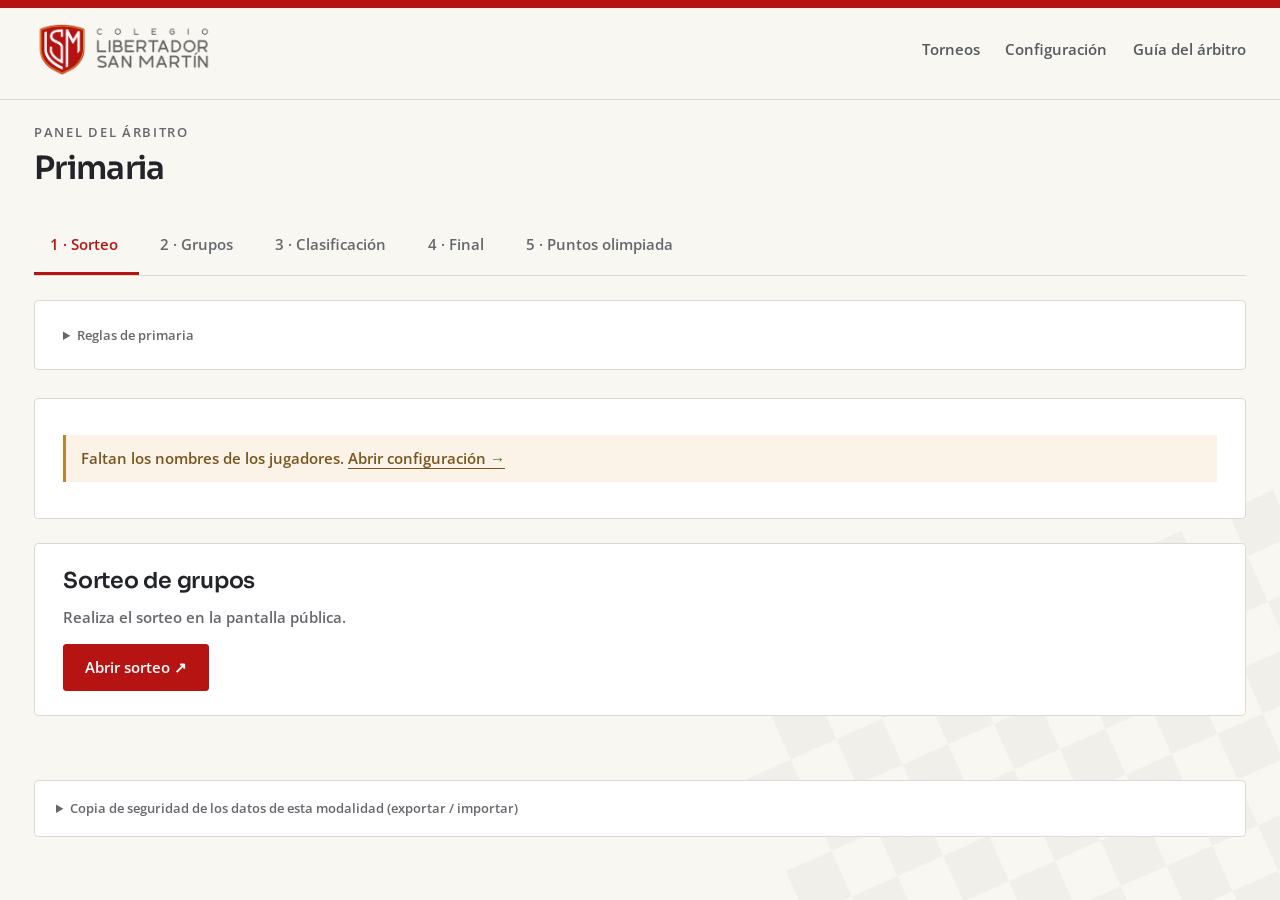
==== commit 69b36aea: "Extiende la identidad visual del colegio a configuración, árbitro, público y guía" ====
--- a/arbitro-primaria.html
+++ b/arbitro-primaria.html
@@ -14,10 +14,10 @@
   --rojo:#bd4d42;--azul:#4178b0;--verde:#36815a;--amarillo:#d7aa36;
 }
 *{box-sizing:border-box}html,body{margin:0;min-height:100%}html{scroll-behavior:smooth}
-body{background:#151a1e none no-repeat right -320px top 90px / 1050px;color:var(--ink);font:15px/1.55 'Segoe UI',Arial,sans-serif;padding-bottom:0}
+body{background:#151a1e none no-repeat right -320px top 90px / 1050px;color:var(--ink);font:15px/1.55 'Open Sans',Arial,sans-serif;padding-bottom:0}
 body:before{content:'';display:block;height:5px;background:linear-gradient(to right,var(--rojo) 0 25%,var(--azul) 25% 50%,var(--verde) 50% 75%,var(--amarillo) 75%);position:absolute;top:0;left:0;right:0;z-index:100}
 a{color:var(--gold);text-underline-offset:4px}button,input,select,textarea{font:inherit}button,a,input,select,textarea{-webkit-tap-highlight-color:transparent}
-h1,h2,h3,h4,p{margin-top:0}h1,h2,h3{font-family:'Segoe UI',Arial,sans-serif;font-weight:750;line-height:1.15}h1{letter-spacing:-.8px}h2{letter-spacing:-.35px}h3{letter-spacing:-.15px}
+h1,h2,h3,h4,p{margin-top:0}h1,h2,h3{font-family:'Open Sans',Arial,sans-serif;font-weight:750;line-height:1.15}h1{letter-spacing:-.8px}h2{letter-spacing:-.35px}h3{letter-spacing:-.15px}
 .mono,.pos,.score,.sc{font-family:'Consolas','Courier New',monospace;font-variant-numeric:tabular-nums}.num{text-align:right;font-variant-numeric:tabular-nums}
 ::selection{background:#b79b52;color:#bde7c9}:focus-visible{outline:3px solid #b67b22;outline-offset:3px}
 .sitebar{min-height:86px;max-width:1400px;margin:0 auto;padding:22px 40px 18px;display:flex;justify-content:space-between;align-items:center;gap:24px;border-bottom:1px solid var(--line)}
@@ -34,13 +34,13 @@
 .chip{display:inline-flex;align-items:center;gap:7px;padding:4px 0;border-radius:2px;font-size:13px;line-height:1.45;vertical-align:middle}.dot{display:inline-block;width:8px;height:8px;background:var(--c);border-radius:1px;flex:none}.chip+.chip{margin-left:10px}
 table{width:100%;border-collapse:collapse;font-size:14px}th{text-align:left;padding:12px 10px;color:var(--ink-muted);font-size:11px;font-weight:700;border-bottom:2px solid var(--line);text-transform:uppercase;letter-spacing:.7px;white-space:nowrap}td{padding:12px 10px;border-bottom:1px solid #354149;vertical-align:middle}th:first-child,td:first-child{padding-left:0}th:last-child,td:last-child{padding-right:0}tr:last-child td{border-bottom:0}tbody tr:hover td{background:#28333a}.pos{color:var(--gold);font-size:13px;font-weight:700}.round-row td{background:#2b363d;font-size:11px;font-weight:700;text-transform:uppercase;letter-spacing:1px;color:var(--gold);padding:9px 10px}.round-row:hover td{background:#2b363d!important}td select{min-width:165px;font-size:13px}table .chip{max-width:100%;overflow-wrap:anywhere}
 .note{color:var(--ink-muted);font-size:13px;line-height:1.65;margin-top:8px}.warn{color:#e8d39a;background:#302d22;border-left:3px solid #cfa64a;padding:12px 15px;font-size:13px;line-height:1.65;margin:12px 0}.good-note{color:#a1d9b4;background:#24372d;border-left:3px solid #639a75;padding:12px 15px;font-size:13px;line-height:1.65;margin:10px 0}.lockbadge{font-size:12px;color:var(--good);margin-top:12px;display:inline-block}
-.matchcard{background:var(--panel);padding:25px 28px;border:1px solid var(--line);border-left:3px solid #596b74;border-radius:4px;margin-bottom:19px}.matchcard h3{font-size:22px;margin-bottom:21px}.vs{display:flex;align-items:center;justify-content:space-between;gap:16px;margin-bottom:19px}.vs .side{flex:1;min-width:0;background:#192126;padding:14px 16px;border:1px solid #37464f;border-radius:3px;overflow-wrap:anywhere}.vs .side.winner{border-color:#74ab87;background:#24372d}.vs .mid{color:var(--ink-muted);font-size:12px}.score{font-size:27px;font-weight:700;color:var(--gold);white-space:nowrap}.gamerow{display:flex;gap:14px;align-items:center;flex-wrap:wrap;border-top:1px solid var(--line);padding:15px 0}.gamerow .label{width:132px;flex:none;font-size:12px;color:var(--ink-muted)}.gamerow select{width:230px;max-width:100%}.gamerow>.label+div{min-width:180px}.arma-box{margin-top:20px;padding:21px;border:1px solid #64674e;background:#242a27;border-radius:3px}.arma-box h4{font:700 13px/1.5 'Segoe UI',Arial,sans-serif;margin:0 0 13px;color:var(--gold)}.bidrow{display:flex;gap:16px;align-items:end;flex-wrap:wrap}.bidfield{flex:1;min-width:145px}.placement-tier{display:flex;align-items:center;gap:22px;padding:20px 0;border-bottom:1px solid var(--line);flex-wrap:wrap}.placement-tier:last-child{border-bottom:0}.placement-tier>b{font:500 22px 'Segoe UI',Arial,sans-serif;width:85px}.placement-tier>div{flex:1;display:flex;gap:16px;flex-wrap:wrap}.placement-tier>span{font-size:12px;color:var(--ink-muted)}.pts-table td:last-child{white-space:nowrap}
-.final-standing{display:flex;align-items:center;gap:10px;border-bottom:1px solid var(--line);padding:14px 0;font-size:13px}.final-standing:last-child{border-bottom:0}.final-standing .rank{font:500 22px 'Segoe UI',Arial,sans-serif;color:var(--gold);width:29px}.colorbar{flex:1;height:6px;min-width:25px;background:#39434a;display:flex}.colorbar div{height:100%}.final-standing .mono{font-family:'Segoe UI',Arial,sans-serif!important;font-variant-numeric:tabular-nums}.final-standing .mono[style*="width:110px"]{width:76px!important}.final-standing .mono[style*="min-width:70px"]{min-width:35px!important}
+.matchcard{background:var(--panel);padding:25px 28px;border:1px solid var(--line);border-left:3px solid #596b74;border-radius:4px;margin-bottom:19px}.matchcard h3{font-size:22px;margin-bottom:21px}.vs{display:flex;align-items:center;justify-content:space-between;gap:16px;margin-bottom:19px}.vs .side{flex:1;min-width:0;background:#192126;padding:14px 16px;border:1px solid #37464f;border-radius:3px;overflow-wrap:anywhere}.vs .side.winner{border-color:#74ab87;background:#24372d}.vs .mid{color:var(--ink-muted);font-size:12px}.score{font-size:27px;font-weight:700;color:var(--gold);white-space:nowrap}.gamerow{display:flex;gap:14px;align-items:center;flex-wrap:wrap;border-top:1px solid var(--line);padding:15px 0}.gamerow .label{width:132px;flex:none;font-size:12px;color:var(--ink-muted)}.gamerow select{width:230px;max-width:100%}.gamerow>.label+div{min-width:180px}.arma-box{margin-top:20px;padding:21px;border:1px solid #64674e;background:#242a27;border-radius:3px}.arma-box h4{font:700 13px/1.5 'Open Sans',Arial,sans-serif;margin:0 0 13px;color:var(--gold)}.bidrow{display:flex;gap:16px;align-items:end;flex-wrap:wrap}.bidfield{flex:1;min-width:145px}.placement-tier{display:flex;align-items:center;gap:22px;padding:20px 0;border-bottom:1px solid var(--line);flex-wrap:wrap}.placement-tier:last-child{border-bottom:0}.placement-tier>b{font:500 22px 'Open Sans',Arial,sans-serif;width:85px}.placement-tier>div{flex:1;display:flex;gap:16px;flex-wrap:wrap}.placement-tier>span{font-size:12px;color:var(--ink-muted)}.pts-table td:last-child{white-space:nowrap}
+.final-standing{display:flex;align-items:center;gap:10px;border-bottom:1px solid var(--line);padding:14px 0;font-size:13px}.final-standing:last-child{border-bottom:0}.final-standing .rank{font:500 22px 'Open Sans',Arial,sans-serif;color:var(--gold);width:29px}.colorbar{flex:1;height:6px;min-width:25px;background:#39434a;display:flex}.colorbar div{height:100%}.final-standing .mono{font-family:'Open Sans',Arial,sans-serif!important;font-variant-numeric:tabular-nums}.final-standing .mono[style*="width:110px"]{width:76px!important}.final-standing .mono[style*="min-width:70px"]{min-width:35px!important}
 footer.databar{max-width:1180px;margin:auto;padding:0 40px 35px}details{background:#1c2429;border:1px solid var(--line);padding:17px 21px;border-radius:4px}summary{color:var(--ink-muted);font-size:12px;cursor:pointer;font-weight:600}textarea.databox{height:140px;font:12px/1.5 Consolas,monospace;margin-top:12px}.site-footer{max-width:1320px;margin:8px auto 0;padding:24px 0 30px;border-top:1px solid #354149;display:flex;justify-content:space-between;gap:24px;color:var(--ink-muted);font-size:11px}.team-key{display:flex;gap:18px}.team-key>span{display:flex;align-items:center;gap:6px}.team-key i{height:7px;width:7px;background:var(--team);display:inline-block}
 /* Public display: generous names and scores; no unused semifinal column. */
-.public-layout{display:grid;grid-template-columns:minmax(0,1fr) 290px;gap:30px;align-items:start}.public-sidebar{display:flex;min-width:0;flex-direction:column;gap:18px}.public-sidebar .panel{margin:0;padding:22px}.public-sidebar .panel h2{font-size:22px}.champ-mini{display:flex;gap:14px;align-items:center;background:var(--gold);color:#20272c;padding:21px;border-radius:4px}.champ-mini .trophy-mini{font:38px 'Segoe UI',Arial,sans-serif;color:#313b3e;line-height:1}.champ-mini .label{font-size:10px;text-transform:uppercase;letter-spacing:1.5px;color:#363a31}.champ-mini .name{font:21px/1.3 'Segoe UI',Arial,sans-serif;overflow-wrap:anywhere}.champ-mini.pending{background:#2a343b;color:var(--gold)}.champ-mini.pending .label{color:#b0bdc4}.champ-mini.pending .name{font:13px/1.5 'Segoe UI',Arial,sans-serif}.bracket-wrap{position:relative;overflow-x:auto;padding:7px 1px 27px}.bracket-wrap::-webkit-scrollbar{height:6px}.bracket-wrap::-webkit-scrollbar-thumb{background:#53636c}.bracket{display:flex;gap:45px;min-width:810px;align-items:stretch}.bracket-col{display:flex;flex-direction:column;justify-content:space-around;gap:34px;flex:none;width:238px}.bracket-col.col-final{justify-content:center}.bracket-half{display:flex;flex-direction:column;gap:24px}.bracket-svg{position:absolute;top:0;left:0;width:100%;height:100%;pointer-events:none;z-index:1}.connector{fill:none;stroke:#53636c;stroke-width:1.5}.connector.lit{stroke:var(--gold);stroke-width:2.5}.bkt-roundlabel{font-size:10px;font-weight:700;text-transform:uppercase;letter-spacing:1px;color:var(--gold);margin-bottom:9px}.bkt-box{position:relative;z-index:2;background:#20272c;border:1px solid #4c5b64;border-radius:4px;overflow:hidden}.bkt-box.empty{opacity:.7}.bkt-box.decided{border-color:#af9149}.bkt-player{display:flex;align-items:center;justify-content:space-between;gap:12px;padding:13px 12px;border-bottom:1px solid #37444c;font-size:13px}.bkt-player .who{display:flex;gap:8px;align-items:center;min-width:0}.bkt-player .name{white-space:normal;overflow-wrap:anywhere;line-height:1.4}.bkt-player .sc{font-size:16px;font-weight:700}.bkt-player.adv{background:#2d3e36}.bkt-player.adv .name{font-weight:600}.bkt-player.adv .sc{color:var(--good)}.bkt-meta{font-size:10px;color:var(--ink-muted);padding:7px 10px;text-align:center;background:#1c2429}.page-publico-secundaria .bracket{min-width:0;display:block}.page-publico-secundaria .bracket-col{width:100%;max-width:580px;margin:auto}.page-publico-secundaria .bracket-wrap{padding:24px;background:#1c2429;border:1px solid #394850;border-radius:4px}.page-publico-secundaria .bkt-player{padding:22px;font-size:18px}.page-publico-secundaria .bkt-player .sc{font-size:24px}
+.public-layout{display:grid;grid-template-columns:minmax(0,1fr) 290px;gap:30px;align-items:start}.public-sidebar{display:flex;min-width:0;flex-direction:column;gap:18px}.public-sidebar .panel{margin:0;padding:22px}.public-sidebar .panel h2{font-size:22px}.champ-mini{display:flex;gap:14px;align-items:center;background:var(--gold);color:#20272c;padding:21px;border-radius:4px}.champ-mini .trophy-mini{font:38px 'Open Sans',Arial,sans-serif;color:#313b3e;line-height:1}.champ-mini .label{font-size:10px;text-transform:uppercase;letter-spacing:1.5px;color:#363a31}.champ-mini .name{font:21px/1.3 'Open Sans',Arial,sans-serif;overflow-wrap:anywhere}.champ-mini.pending{background:#2a343b;color:var(--gold)}.champ-mini.pending .label{color:#b0bdc4}.champ-mini.pending .name{font:13px/1.5 'Open Sans',Arial,sans-serif}.bracket-wrap{position:relative;overflow-x:auto;padding:7px 1px 27px}.bracket-wrap::-webkit-scrollbar{height:6px}.bracket-wrap::-webkit-scrollbar-thumb{background:#53636c}.bracket{display:flex;gap:45px;min-width:810px;align-items:stretch}.bracket-col{display:flex;flex-direction:column;justify-content:space-around;gap:34px;flex:none;width:238px}.bracket-col.col-final{justify-content:center}.bracket-half{display:flex;flex-direction:column;gap:24px}.bracket-svg{position:absolute;top:0;left:0;width:100%;height:100%;pointer-events:none;z-index:1}.connector{fill:none;stroke:#53636c;stroke-width:1.5}.connector.lit{stroke:var(--gold);stroke-width:2.5}.bkt-roundlabel{font-size:10px;font-weight:700;text-transform:uppercase;letter-spacing:1px;color:var(--gold);margin-bottom:9px}.bkt-box{position:relative;z-index:2;background:#20272c;border:1px solid #4c5b64;border-radius:4px;overflow:hidden}.bkt-box.empty{opacity:.7}.bkt-box.decided{border-color:#af9149}.bkt-player{display:flex;align-items:center;justify-content:space-between;gap:12px;padding:13px 12px;border-bottom:1px solid #37444c;font-size:13px}.bkt-player .who{display:flex;gap:8px;align-items:center;min-width:0}.bkt-player .name{white-space:normal;overflow-wrap:anywhere;line-height:1.4}.bkt-player .sc{font-size:16px;font-weight:700}.bkt-player.adv{background:#2d3e36}.bkt-player.adv .name{font-weight:600}.bkt-player.adv .sc{color:var(--good)}.bkt-meta{font-size:10px;color:var(--ink-muted);padding:7px 10px;text-align:center;background:#1c2429}.page-publico-secundaria .bracket{min-width:0;display:block}.page-publico-secundaria .bracket-col{width:100%;max-width:580px;margin:auto}.page-publico-secundaria .bracket-wrap{padding:24px;background:#1c2429;border:1px solid #394850;border-radius:4px}.page-publico-secundaria .bkt-player{padding:22px;font-size:18px}.page-publico-secundaria .bkt-player .sc{font-size:24px}
 /* Tournament desk: the entrance is a list, not a collection of widgets. */
-.home-hero{max-width:1320px;margin:auto;display:grid;grid-template-columns:1fr 1fr;align-items:center;gap:30px;padding:34px 15px 25px;min-height:360px}.hero-copy{padding-left:8px}.home-hero .eyebrow{font-size:11px;letter-spacing:1.5px}.home-hero h1{font-size:102px;line-height:.98;letter-spacing:-5px;margin:18px 0 22px}.title-dot{color:#efc65b}.home-hero p{font-size:16px;color:var(--ink-muted);line-height:1.7}.delegation-flags{display:flex;gap:6px;margin-top:26px}.delegation-flags i{display:block;width:29px;height:6px;background:var(--rojo)}.delegation-flags i:nth-child(2){background:var(--azul)}.delegation-flags i:nth-child(3){background:var(--verde)}.delegation-flags i:nth-child(4){background:var(--amarillo)}.hero-board{display:block;width:100%;max-width:560px;justify-self:end}.home-main{max-width:1320px;padding:6px 20px 45px}.section-kicker{display:flex;justify-content:space-between;gap:18px;align-items:baseline;margin-bottom:15px}.section-kicker h2{font-size:25px;margin:0}.section-kicker>span{font-size:12px;color:var(--ink-muted)}.event-list{border-top:2px solid var(--gold);background:#20272c;border-bottom:1px solid var(--line)}.event-row{display:flex;align-items:center;gap:24px;border-bottom:1px solid var(--line);padding:25px 27px}.event-row:last-child{border:0}.entry-number{font:12px Consolas,monospace;color:#788570;align-self:flex-start;padding-top:7px}.entry-piece{font:42px/1 'Segoe UI',Arial,sans-serif;width:40px;color:var(--gold);text-align:center}.entry-info{flex:1;min-width:180px}.entry-info h2{font-size:27px;margin:0 0 6px}.entry-info p{font-size:12px;color:var(--ink-muted);margin:0}.entry-format{font-size:12px;color:var(--ink-muted);min-width:195px}.entry-actions{display:flex;align-items:center;gap:22px}.entry-actions .btn{min-width:155px}.public-link{font-size:12px;font-weight:600;text-decoration:none;white-space:nowrap}.public-link:hover{text-decoration:underline}.setup-shortcut{display:flex;justify-content:space-between;gap:22px;padding:23px 0 5px;font-size:12px;text-decoration:none}.setup-shortcut b{margin-right:16px;font-weight:700}.setup-shortcut>span:first-child{color:var(--ink-muted)}.setup-shortcut>span:last-child{font-weight:700}.setup-shortcut:hover>span:last-child{text-decoration:underline}
+.home-hero{max-width:1320px;margin:auto;display:grid;grid-template-columns:1fr 1fr;align-items:center;gap:30px;padding:34px 15px 25px;min-height:360px}.hero-copy{padding-left:8px}.home-hero .eyebrow{font-size:11px;letter-spacing:1.5px}.home-hero h1{font-size:102px;line-height:.98;letter-spacing:-5px;margin:18px 0 22px}.title-dot{color:#efc65b}.home-hero p{font-size:16px;color:var(--ink-muted);line-height:1.7}.delegation-flags{display:flex;gap:6px;margin-top:26px}.delegation-flags i{display:block;width:29px;height:6px;background:var(--rojo)}.delegation-flags i:nth-child(2){background:var(--azul)}.delegation-flags i:nth-child(3){background:var(--verde)}.delegation-flags i:nth-child(4){background:var(--amarillo)}.hero-board{display:block;width:100%;max-width:560px;justify-self:end}.home-main{max-width:1320px;padding:6px 20px 45px}.section-kicker{display:flex;justify-content:space-between;gap:18px;align-items:baseline;margin-bottom:15px}.section-kicker h2{font-size:25px;margin:0}.section-kicker>span{font-size:12px;color:var(--ink-muted)}.event-list{border-top:2px solid var(--gold);background:#20272c;border-bottom:1px solid var(--line)}.event-row{display:flex;align-items:center;gap:24px;border-bottom:1px solid var(--line);padding:25px 27px}.event-row:last-child{border:0}.entry-number{font:12px Consolas,monospace;color:#788570;align-self:flex-start;padding-top:7px}.entry-piece{font:42px/1 'Open Sans',Arial,sans-serif;width:40px;color:var(--gold);text-align:center}.entry-info{flex:1;min-width:180px}.entry-info h2{font-size:27px;margin:0 0 6px}.entry-info p{font-size:12px;color:var(--ink-muted);margin:0}.entry-format{font-size:12px;color:var(--ink-muted);min-width:195px}.entry-actions{display:flex;align-items:center;gap:22px}.entry-actions .btn{min-width:155px}.public-link{font-size:12px;font-weight:600;text-decoration:none;white-space:nowrap}.public-link:hover{text-decoration:underline}.setup-shortcut{display:flex;justify-content:space-between;gap:22px;padding:23px 0 5px;font-size:12px;text-decoration:none}.setup-shortcut b{margin-right:16px;font-weight:700}.setup-shortcut>span:first-child{color:var(--ink-muted)}.setup-shortcut>span:last-child{font-weight:700}.setup-shortcut:hover>span:last-child{text-decoration:underline}
 @media(min-width:1450px){.page-publico-primaria main.wide{max-width:1480px}.page-publico-primaria .bracket{gap:62px;min-width:855px}.page-publico-primaria .public-layout{grid-template-columns:minmax(0,1fr) 310px}}
 @media(max-width:1150px){.sitebar,.top{padding-left:28px;padding-right:28px}.site-footer{margin-left:28px;margin-right:28px}.home-hero{padding-left:28px;padding-right:20px}.home-main{padding-left:28px;padding-right:28px}.event-row{gap:17px;padding:23px 21px}.entry-format{display:none}.public-layout{grid-template-columns:1fr}.public-sidebar{display:grid;grid-template-columns:1fr 1fr;align-items:start}.grid4{gap:12px}.colorcard{padding:14px 12px}.page-publico-secundaria .public-layout{grid-template-columns:minmax(0,1fr) 290px}}
 @media(max-width:800px){main,main.wide{padding:10px 22px 30px}.top{padding:26px 22px 21px}.top h1{font-size:30px}.sitebar{padding:21px 22px 16px;gap:16px;align-items:start}.sitebar nav{gap:15px;flex-wrap:wrap;justify-content:flex-end}.sitebar nav a{font-size:11px}.sitebar nav a:last-child{display:none}.event-brand{font-size:10px;letter-spacing:1px}.event-brand>span>span{font-size:8px;letter-spacing:.6px}.event-brand>svg{width:30px;height:30px}.grid4{grid-template-columns:repeat(2,minmax(0,1fr))}.group-columns{grid-template-columns:1fr;gap:0}.panel{padding:22px}.panel h2{font-size:22px}nav.tabs{padding:0 20px;flex-wrap:nowrap;overflow-x:auto}nav.tabs button{padding:13px 16px;white-space:nowrap;font-size:12px}.home-hero{min-height:300px;padding:30px 28px 22px;gap:0;grid-template-columns:1fr .9fr}.home-hero h1{font-size:76px;letter-spacing:-3px}.home-hero .eyebrow{font-size:9px}.home-hero p{font-size:14px}.home-main{padding:0 22px 30px}.entry-actions{flex-direction:column;gap:10px;align-items:stretch}.entry-info h2{font-size:25px}.entry-info{min-width:0}.entry-piece{display:none}.section-kicker>span{font-size:10px}.site-footer{margin:0 22px;padding:23px 0;flex-wrap:wrap;gap:12px}.site-footer .team-key{gap:15px}.setup-shortcut>span:first-child b{display:block;margin:0 0 3px}.page-publico-secundaria .public-layout{grid-template-columns:1fr}.matchcard{padding:22px}.gamerow select{width:100%}footer.databar{padding:0 22px 28px}}
@@ -62,7 +62,7 @@
  .group-games tr:first-child{display:none}
  .group-games td{display:block;min-width:0;border:0;padding:4px 0}
  .group-games td:first-child{grid-column:1/-1;font-size:11px;color:var(--ink-muted)}
- .group-games td:first-child:before{content:'Tablero ';font-family:'Segoe UI',Arial,sans-serif}
+ .group-games td:first-child:before{content:'Tablero ';font-family:'Open Sans',Arial,sans-serif}
  .group-games td:nth-child(2):before,.group-games td:nth-child(3):before{display:block;font-size:10px;color:var(--ink-muted);text-transform:uppercase;letter-spacing:.6px;margin-bottom:4px}
  .group-games td:nth-child(2):before{content:'Blancas'}
  .group-games td:nth-child(3):before{content:'Negras'}
@@ -88,18 +88,18 @@
 /* Tournament entrance. */
 .event-heading{max-width:1320px;margin:0 auto;padding:48px 20px 32px;display:flex;align-items:center;justify-content:space-between;gap:30px;border-bottom:1px solid var(--line)}
 .event-heading .eyebrow{color:#bac5cc;margin:0 0 6px;font-size:12px;letter-spacing:2.7px}
-.event-heading h1{font:900 62px/1 'Arial Narrow','Segoe UI',Arial,sans-serif;letter-spacing:1px;text-transform:uppercase;margin:0}
+.event-heading h1{font:900 62px/1 'Arial Narrow','Open Sans',Arial,sans-serif;letter-spacing:1px;text-transform:uppercase;margin:0}
 .heading-teams{display:grid;grid-template-columns:repeat(4,1fr);gap:8px;min-width:350px}
 .heading-teams span{padding:14px 17px;border-bottom:4px solid var(--team);background:#20272c;color:var(--team);font-size:12px;font-weight:700;text-align:center}
 .page-index{background-position:right -250px top 40px;background-size:1000px}
-.home-main{padding-top:29px}.section-kicker h2{font-family:'Segoe UI',Arial,sans-serif;font-weight:650;font-size:17px;letter-spacing:0}.section-kicker>span{font-size:12px}
+.home-main{padding-top:29px}.section-kicker h2{font-family:'Open Sans',Arial,sans-serif;font-weight:650;font-size:17px;letter-spacing:0}.section-kicker>span{font-size:12px}
 .event-list{display:grid;grid-template-columns:repeat(3,minmax(0,1fr));gap:18px;background:none;border:0}
 .event-row{position:relative;display:flex;flex-direction:column;align-items:stretch;gap:21px;padding:26px 26px 23px;min-height:370px;border:1px solid #45535c!important;border-radius:7px;background:#222b31;overflow:hidden}
 .event-row:before{content:'';position:absolute;right:-60px;top:-45px;width:220px;height:220px;background:conic-gradient(#2b363e 25%,transparent 0 50%,#2b363e 0 75%,transparent 0) 0 0/80px 80px;transform:rotate(16deg);opacity:.7;pointer-events:none}
-.entry-number{font:700 11px 'Segoe UI',Arial,sans-serif;color:#c6d1d7;letter-spacing:2px;align-self:auto;padding:0;position:relative;z-index:1}.entry-number:after{content:' / CATEGORÍA'}
+.entry-number{font:700 11px 'Open Sans',Arial,sans-serif;color:#c6d1d7;letter-spacing:2px;align-self:auto;padding:0;position:relative;z-index:1}.entry-number:after{content:' / CATEGORÍA'}
 .entry-piece{position:absolute;right:21px;top:36px;font:92px/1 'DejaVu Sans','Segoe UI Symbol',sans-serif;color:#a6b3bc;opacity:.52;width:auto;z-index:1}
 .entry-info{flex:1;position:relative;z-index:2;min-width:0;padding-top:15px;max-width:80%}
-.entry-info h2{font:800 29px/1.07 'Segoe UI',Arial,sans-serif;letter-spacing:-.6px;margin:0 0 12px;color:#f0f4f6;max-width:220px}
+.entry-info h2{font:800 29px/1.07 'Open Sans',Arial,sans-serif;letter-spacing:-.6px;margin:0 0 12px;color:#f0f4f6;max-width:220px}
 .entry-info p{font-size:12px;color:#bcc7ce;margin:0;max-width:200px}
 .entry-format{display:block;position:relative;z-index:2;font-size:12px;font-weight:550;color:#d1dae0;min-width:0;padding-top:17px;border-top:1px solid #46545c}
 .entry-actions{display:flex;flex-direction:column;align-items:stretch;gap:15px;position:relative;z-index:2}.entry-actions .btn{min-height:43px;width:100%;justify-content:space-between;font-size:13px;font-weight:750;color:#191f23;background:#e6ebee;border-color:#e6ebee}.entry-actions .btn:hover{background:#efc65b;border-color:#efc65b}.entry-actions .public-link{color:#c8d4dc;font-size:12px;text-align:center}
@@ -109,8 +109,8 @@
 .category-link{background:#232d34;color:#d5dfe5;border-color:#52616b}.category-link.selected{background:#e6ebef;color:#182027;border-color:#e6ebef}.category-link:hover{box-shadow:none;background:#34414b}.category-link.selected:hover{background:#fff}
 .sitebar{border-bottom-color:#394750}.event-brand{font-size:12px;letter-spacing:1.5px;color:#f2f4f5}.event-brand>svg{background:#e3e9ed;color:#1e272d;border-radius:4px;padding:5px;width:40px;height:40px}.event-brand>span>span{color:#a2b3bd}.sitebar nav a{color:#d3dfe6;font-weight:600}.sitebar nav a:hover{color:#efc65b}
 nav.tabs button.active{color:#ffe094;border-bottom-color:#efc65b}nav.tabs button:hover{color:#f4d77f}
-.champ-mini{background:#d9bb69;color:#1c2429}.champ-mini .name{font-family:'Segoe UI',Arial,sans-serif;font-weight:750}.champ-mini.pending{background:#2a353e;color:#d2dce3;border:1px solid #43535e}.champ-mini.pending .trophy-mini{color:#b9c7ce}.champ-mini.pending .label{color:#abbcc7}
-.final-standing .rank{font-family:'Segoe UI',Arial,sans-serif;font-weight:750;font-size:20px}.placement-tier>b{font-family:'Segoe UI',Arial,sans-serif;font-weight:750;font-size:20px}.bkt-player.adv .name{color:#e1f1e6}.bkt-player.adv .sc{color:#96d1a9}.bkt-roundlabel{color:#d9dfe3}.score{color:#f1d77e}.panel,.matchcard{border-color:#3d4c55}.colorcard{border-color:#46545d;border-top-color:var(--c)}
+.champ-mini{background:#d9bb69;color:#1c2429}.champ-mini .name{font-family:'Open Sans',Arial,sans-serif;font-weight:750}.champ-mini.pending{background:#2a353e;color:#d2dce3;border:1px solid #43535e}.champ-mini.pending .trophy-mini{color:#b9c7ce}.champ-mini.pending .label{color:#abbcc7}
+.final-standing .rank{font-family:'Open Sans',Arial,sans-serif;font-weight:750;font-size:20px}.placement-tier>b{font-family:'Open Sans',Arial,sans-serif;font-weight:750;font-size:20px}.bkt-player.adv .name{color:#e1f1e6}.bkt-player.adv .sc{color:#96d1a9}.bkt-roundlabel{color:#d9dfe3}.score{color:#f1d77e}.panel,.matchcard{border-color:#3d4c55}.colorcard{border-color:#46545d;border-top-color:var(--c)}
 .page-config .config-actions{background:#29353e;border-color:#5a6d79;box-shadow:0 8px 30px #0009}.config-actions>.good-note{color:#b6dfc6}.config-actions>.note{color:#ced8df}
 @media(max-width:1150px){.event-heading{padding-left:28px;padding-right:28px}.entry-info h2{font-size:25px}.event-row{padding:22px;min-height:350px}.entry-piece{font-size:76px;right:14px;top:45px}}
 @media(max-width:800px){.event-heading{padding:32px 22px 25px;align-items:start}.event-heading h1{font-size:46px}.heading-teams{min-width:0;grid-template-columns:repeat(2,1fr);gap:5px}.heading-teams span{padding:7px 11px;font-size:10px;border-bottom-width:3px}.event-list{gap:12px}.event-row{padding:19px;min-height:330px}.entry-info h2{font-size:23px}.entry-info{max-width:100%}.entry-piece{font-size:64px;top:28px;right:10px;opacity:.22}.entry-format{font-size:11px;line-height:1.6}}
@@ -206,9 +206,9 @@
 }
 
 /* Keep the championship layout; scale its contents rather than shrinking its frames. */
-body{position:relative;background:#151a1e url('data:image/svg+xml,%3Csvg%20xmlns%3D%22http%3A%2F%2Fwww.w3.org%2F2000%2Fsvg%22%20width%3D%221000%22%20height%3D%225000%22%20viewBox%3D%220%200%201000%205000%22%3E%3Cdefs%3E%3Cpattern%20id%3D%22board%22%20width%3D%22120%22%20height%3D%22120%22%20patternUnits%3D%22userSpaceOnUse%22%3E%3Cpath%20fill%3D%22%2320292f%22%20d%3D%22M0%200h60v60H0zM60%2060h60v60H60z%22%2F%3E%3Cpath%20fill%3D%22none%22%20stroke%3D%22%23242e35%22%20stroke-width%3D%22.7%22%20d%3D%22M0%200h120v120H0z%22%2F%3E%3C%2Fpattern%3E%3ClinearGradient%20id%3D%22horizontal%22%3E%3Cstop%20stop-color%3D%22white%22%20stop-opacity%3D%220%22%2F%3E%3Cstop%20offset%3D%22.1%22%20stop-color%3D%22white%22%2F%3E%3Cstop%20offset%3D%22.9%22%20stop-color%3D%22white%22%2F%3E%3Cstop%20offset%3D%221%22%20stop-color%3D%22white%22%20stop-opacity%3D%220%22%2F%3E%3C%2FlinearGradient%3E%3ClinearGradient%20id%3D%22top%22%20x2%3D%220%22%20y2%3D%221%22%3E%3Cstop%20stop-color%3D%22white%22%20stop-opacity%3D%220%22%2F%3E%3Cstop%20offset%3D%22.02%22%20stop-color%3D%22white%22%2F%3E%3Cstop%20offset%3D%221%22%20stop-color%3D%22white%22%2F%3E%3C%2FlinearGradient%3E%3Cmask%20id%3D%22horizontal-edge%22%3E%3Crect%20width%3D%221000%22%20height%3D%225000%22%20fill%3D%22url%28%23horizontal%29%22%2F%3E%3C%2Fmask%3E%3Cmask%20id%3D%22edges%22%3E%3Crect%20width%3D%221000%22%20height%3D%225000%22%20fill%3D%22url%28%23top%29%22%20mask%3D%22url%28%23horizontal-edge%29%22%2F%3E%3C%2Fmask%3E%3C%2Fdefs%3E%3Cg%20mask%3D%22url%28%23edges%29%22%3E%3Cg%20transform%3D%22translate%28510%20-250%29%20rotate%2824%29%22%3E%3Crect%20width%3D%22960%22%20height%3D%226000%22%20fill%3D%22url%28%23board%29%22%2F%3E%3C%2Fg%3E%3C%2Fg%3E%3C%2Fsvg%3E') no-repeat right -320px top 90px/1050px;isolation:isolate}
+body{position:relative;background:#151a1e url('chess-field.svg?v=cf153e227b48') no-repeat right -320px top 90px/1050px;isolation:isolate}
 .page-index{background-position:right -420px top 10px;background-size:1000px}
-body:after{content:'';position:absolute;inset:0;z-index:-1;pointer-events:none;background:url('data:image/svg+xml,%3Csvg%20xmlns%3D%22http%3A%2F%2Fwww.w3.org%2F2000%2Fsvg%22%20width%3D%221000%22%20height%3D%225000%22%20viewBox%3D%220%200%201000%205000%22%3E%3Cdefs%3E%3Cpattern%20id%3D%22board%22%20width%3D%22120%22%20height%3D%22120%22%20patternUnits%3D%22userSpaceOnUse%22%3E%3Cpath%20fill%3D%22%2320292f%22%20d%3D%22M0%200h60v60H0zM60%2060h60v60H60z%22%2F%3E%3Cpath%20fill%3D%22none%22%20stroke%3D%22%23242e35%22%20stroke-width%3D%22.7%22%20d%3D%22M0%200h120v120H0z%22%2F%3E%3C%2Fpattern%3E%3ClinearGradient%20id%3D%22horizontal%22%3E%3Cstop%20stop-color%3D%22white%22%20stop-opacity%3D%220%22%2F%3E%3Cstop%20offset%3D%22.1%22%20stop-color%3D%22white%22%2F%3E%3Cstop%20offset%3D%22.9%22%20stop-color%3D%22white%22%2F%3E%3Cstop%20offset%3D%221%22%20stop-color%3D%22white%22%20stop-opacity%3D%220%22%2F%3E%3C%2FlinearGradient%3E%3ClinearGradient%20id%3D%22top%22%20x2%3D%220%22%20y2%3D%221%22%3E%3Cstop%20stop-color%3D%22white%22%20stop-opacity%3D%220%22%2F%3E%3Cstop%20offset%3D%22.02%22%20stop-color%3D%22white%22%2F%3E%3Cstop%20offset%3D%221%22%20stop-color%3D%22white%22%2F%3E%3C%2FlinearGradient%3E%3Cmask%20id%3D%22horizontal-edge%22%3E%3Crect%20width%3D%221000%22%20height%3D%225000%22%20fill%3D%22url%28%23horizontal%29%22%2F%3E%3C%2Fmask%3E%3Cmask%20id%3D%22edges%22%3E%3Crect%20width%3D%221000%22%20height%3D%225000%22%20fill%3D%22url%28%23top%29%22%20mask%3D%22url%28%23horizontal-edge%29%22%2F%3E%3C%2Fmask%3E%3C%2Fdefs%3E%3Cg%20mask%3D%22url%28%23edges%29%22%3E%3Cg%20transform%3D%22translate%28510%20-250%29%20rotate%2824%29%22%3E%3Crect%20width%3D%22960%22%20height%3D%226000%22%20fill%3D%22url%28%23board%29%22%2F%3E%3C%2Fg%3E%3C%2Fg%3E%3C%2Fsvg%3E') no-repeat left -600px top calc(100vh - 450px)/1000px;-webkit-mask-image:linear-gradient(to bottom,transparent calc(100vh - 450px),#000 calc(100vh - 240px));mask-image:linear-gradient(to bottom,transparent calc(100vh - 450px),#000 calc(100vh - 240px))}
+body:after{content:'';position:absolute;inset:0;z-index:-1;pointer-events:none;background:url('chess-field.svg?v=cf153e227b48') no-repeat left -600px top calc(100vh - 450px)/1000px;-webkit-mask-image:linear-gradient(to bottom,transparent calc(100vh - 450px),#000 calc(100vh - 240px));mask-image:linear-gradient(to bottom,transparent calc(100vh - 450px),#000 calc(100vh - 240px))}
 nav.tabs{background:transparent}
 nav.tabs button{background:#151a1e}
 @media(min-width:1000px) and (min-height:650px){
@@ -450,9 +450,9 @@
 .draw-wheel-column{position:relative;z-index:2;display:flex;align-items:center;flex-direction:column;gap:18px;min-width:0}
 .draw-wheel-shell{position:relative;flex:none;width:min(43vw,calc(100svh - 370px),660px);aspect-ratio:1;filter:drop-shadow(0 15px 20px #0005)}
 .wheel-disc{width:100%;height:100%;display:block;overflow:visible;transform-origin:center;will-change:transform}
-.wheel-disc text{font:700 25px 'Segoe UI',Arial,sans-serif;letter-spacing:.3px}
+.wheel-disc text{font:700 25px 'Open Sans',Arial,sans-serif;letter-spacing:.3px}
 .wheel-pointer{position:absolute;z-index:3;top:-5px;left:50%;width:0;height:0;transform:translateX(-50%);border-left:15px solid transparent;border-right:15px solid transparent;border-top:34px solid #f0e5c8;filter:drop-shadow(0 3px 1px #1119)}
-.wheel-hub{position:absolute;inset:50% auto auto 50%;transform:translate(-50%,-50%);width:24%;aspect-ratio:1;border-radius:50%;border:7px solid #17252f;display:grid;place-items:center;background:#e7e4d6;color:#17252f;font:750 clamp(17px,1.65vw,30px)/1 'Segoe UI',Arial,sans-serif;cursor:pointer;box-shadow:0 3px 8px #0005;padding:0;min-height:0}
+.wheel-hub{position:absolute;inset:50% auto auto 50%;transform:translate(-50%,-50%);width:24%;aspect-ratio:1;border-radius:50%;border:7px solid #17252f;display:grid;place-items:center;background:#e7e4d6;color:#17252f;font:750 clamp(17px,1.65vw,30px)/1 'Open Sans',Arial,sans-serif;cursor:pointer;box-shadow:0 3px 8px #0005;padding:0;min-height:0}
 .wheel-hub:hover:not(:disabled){background:#fff4d5}.wheel-hub:disabled{cursor:default;opacity:1}.wheel-hub:focus-visible{outline:3px solid white;outline-offset:5px}
 .wheel-finished{font-size:clamp(30px,3vw,54px);cursor:default}
 .draw-message{text-align:center;min-height:65px;width:max(100%,min(49vw,740px))}
@@ -498,11 +498,115 @@
  .draw-history li{font-size:13px;gap:6px}.draw-bottom .btn{width:100%;justify-content:center}
 }
 
+@font-face{font-family:'Open Sans';font-weight:400 600;font-style:normal;font-display:swap;src:url([data-uri]) format('woff')}
+@font-face{font-family:'Sora';font-weight:500 700;font-style:normal;font-display:swap;src:url([data-uri]) format('woff')}
+
+/* Identidad del colegio, compartida por todas las pantallas del torneo. */
+:root{
+ --board-dark:#f8f7f2;--board-mid:#f1efe8;--panel:#fff;--panel-2:#f6f5f0;
+ --ink:#222429;--ink-muted:#65676c;--line:#dcd9d0;--red:#b61313;--yellow:#ffd00b;
+ --gold:#b61313;--gold-soft:#f5e5e2;--good:#286344;--bad:#ad3029;--radius:4px;--shadow:none;
+ color-scheme:light
+}
+body{background:#f8f7f2;color:var(--ink);font-family:'Open Sans',Arial,sans-serif}
+body:before{height:8px;background:var(--red);position:fixed;top:0;left:0;right:0;bottom:auto;z-index:100;pointer-events:none}
+body:after{content:'';display:block;position:fixed;inset:auto -32vw -36vw auto;width:65vw;height:65vw;transform:rotate(-24deg);z-index:-1;pointer-events:none;background:conic-gradient(#22242909 25%,transparent 0 50%,#22242909 0 75%,transparent 0);background-size:100px 100px;mask-image:none;-webkit-mask-image:none}
+h1,h2,h3,h4{font-family:'Sora',Arial,sans-serif;font-weight:600}
+h1{letter-spacing:-.045em}h2,h3{letter-spacing:-.025em}
+::selection{background:#ffd00b66;color:var(--ink)}
+:focus-visible{outline-color:var(--red)}
+a{color:var(--red)}
+.sitebar,.page-control .sitebar,.page-manual .sitebar,.page-publico-primaria .sitebar,.page-publico-secundaria .sitebar{border-bottom:1px solid var(--line);background:transparent}
+.sitebar .event-brand{display:block;flex:none;letter-spacing:normal}
+.sitebar .event-brand img{display:block;width:clamp(180px,14vw,240px);height:auto;max-height:calc(var(--sitebar-height,110px) - 24px);object-fit:contain;object-position:left center}
+.sitebar nav a{font-family:'Open Sans',Arial,sans-serif;color:#55585e;position:relative;text-decoration:none;padding:12px 0;font-weight:600}
+.sitebar nav a:hover,.sitebar nav a[aria-current=page]{color:var(--red);text-decoration:none}
+.sitebar nav a[aria-current=page]:after{content:'';position:absolute;height:3px;left:0;right:0;bottom:2px;background:var(--yellow)}
+.top .eyebrow,.eyebrow{color:var(--ink-muted)}
+.panel,.matchcard{background:var(--panel);border-color:var(--line);box-shadow:none}
+.colorcard{background:#fff;border-color:var(--line);border-top-color:var(--c)}
+input[type=text],input[type=number],select,textarea{background:#fff;color:var(--ink);border-color:#b9b8b0}
+input::placeholder,textarea::placeholder{color:#82838a}
+input:hover,select:hover,textarea:hover{border-color:#777971}
+input:disabled,select:disabled{background:#f0efe9;color:#777971;border-color:var(--line)}
+input:focus,select:focus,textarea:focus{outline-color:var(--red);border-color:var(--red)}
+.btn{background:var(--red);border-color:var(--red);color:#fff;font-family:'Open Sans',Arial,sans-serif}
+.btn:hover{background:#941010;border-color:#941010;color:#fff}
+.btn.ghost{background:#fff;border-color:#c5c1b8;color:var(--ink)}
+.btn.ghost:hover{background:#faf1ee;border-color:var(--red);color:var(--red)}
+.btn:disabled{opacity:.5}
+.category-link{background:#fff;border-color:#c5c1b8;color:var(--ink)}
+.category-link:hover{background:#f4efea;color:var(--red)}
+.category-link.selected,.category-link.selected:hover{background:var(--red);border-color:var(--red);color:#fff}
+nav.tabs{border-bottom-color:var(--line);background:#f8f7f2}
+nav.tabs button{background:transparent;color:var(--ink-muted)}
+nav.tabs button:hover{background:#f0ece4;color:var(--red)}
+nav.tabs button.active{color:var(--red);border-bottom-color:var(--red)}
+th{color:var(--ink-muted)}td{border-color:var(--line)}
+tbody tr:hover td{background:#f7f5ef}
+.round-row td,.round-row:hover td{background:#f0ede5!important;color:var(--ink)}
+.group-games tr.round-row{background:#f0ede5}
+.warn{background:#fbf3e8;color:#79551e;border-left-color:#b98535}
+.good-note{background:#edf5ef;color:#286344;border-left-color:#4a805c}
+.vs .side{background:#f7f6f1;border-color:var(--line)}
+.vs .side.winner,.bkt-player.adv{background:#edf5ef;border-color:#7caa8b}
+.bkt-player.adv .name,.bkt-player.adv .sc{color:#286344}
+.arma-box{background:#f6f3ed;border-color:#d3c6b7}
+.arma-box h4{font-family:'Sora',Arial,sans-serif}
+.score,.pos{color:var(--red)}
+.colorbar{background:#e8e5dd}
+details{background:#fff;border-color:var(--line)}
+.champ-mini{background:#fff;border:1px solid var(--line);border-left:4px solid var(--red);color:var(--ink)}
+.champ-mini .label,.champ-mini .trophy-mini{color:var(--red)}
+.champ-mini .name{font-family:'Sora',Arial,sans-serif;color:var(--ink)}
+.champ-mini.pending{background:#f3f1eb;color:var(--ink);border-color:var(--line)}
+.champ-mini.pending .label,.champ-mini.pending .trophy-mini{color:var(--ink-muted)}
+.bkt-box{background:#fff;border-color:#c8c5bd}
+.bkt-box.decided{border-color:#b5b2a8}
+.bkt-player{border-color:var(--line)}
+.bkt-meta{background:#f4f2eb;color:var(--ink-muted)}
+.bkt-roundlabel{color:var(--ink-muted)}
+.connector{stroke:#b8b5ab}.connector.lit{stroke:var(--red)}
+.page-publico-secundaria .bracket-wrap{background:#fff;border-color:var(--line)}
+.config-actions,.page-config .config-actions{background:#fff;border-color:#c5c1b8;box-shadow:0 5px 24px #22242912}
+.config-actions>.note{color:var(--ink-muted)}.config-actions>.good-note{color:#286344}
+.site-footer{border-color:var(--line)}
+.final-standing .rank,.placement-tier>b,.final-standing .mono{font-family:'Open Sans',Arial,sans-serif!important}
+.round-clock .expired,.public-round-clock .expired{color:#ad3029}
+.public-view-switch [aria-current]{color:var(--red);border-color:var(--red)}
+.draw-slot{background:#fff;border-color:#d4d0c6}
+.draw-position,.draw-player,.draw-role{color:var(--ink-muted)}
+.draw-slot.filled .draw-player{color:var(--ink)}
+.draw-empty-dot{border-color:#b3b0a5}
+.draw-slot.draw-target{border-color:var(--red);background:#fcf0ed}
+.draw-target .draw-player,.draw-target .draw-position{color:var(--red)}
+.draw-wheel-shell{filter:drop-shadow(0 10px 12px #22242914)}
+.wheel-pointer{border-top-color:var(--red);filter:drop-shadow(0 2px 1px #22242926)}
+.wheel-hub{background:#fff;color:var(--ink);border-color:#fff;box-shadow:0 2px 8px #22242926;font-family:'Sora',Arial,sans-serif}
+.wheel-hub:hover:not(:disabled){background:#f4f1e9}
+.wheel-hub:focus-visible{outline-color:var(--red)}
+.draw-message p,.draw-history li,.draw-history small,.draw-hint{color:var(--ink-muted)}
+@media(min-width:1000px){:root{--sitebar-height:clamp(100px,10.5vh,122px)}
+ .page-control .top h1,.page-publico-primaria .top h1,.page-publico-secundaria .top h1{font-family:'Sora',Arial,sans-serif;font-weight:600}
+}
+@media(max-width:800px){
+ .sitebar .event-brand img{width:155px;max-height:72px}
+ .sitebar nav{max-width:none;gap:10px 18px}
+ .sitebar nav a{font-size:12px}
+}
+@media(max-width:520px){
+ .sitebar{align-items:center}
+ .sitebar .event-brand img{width:130px}
+ .sitebar nav{max-width:170px;gap:4px 13px}
+ .sitebar nav a{font-size:11px;padding:6px 0}
+}
+@media print{body{background:#fff!important}body:before,body:after{display:none!important}.btn{color:#222429!important}}
+
 </style>
 <!-- /bundle:style.css -->
 </head>
 <body class="page-control page-arbitro-secundaria">
-<div class="sitebar"><a class="event-brand" href="index.html" aria-label="Olimpiadas escolares, inicio"><svg viewBox="0 0 40 40" aria-hidden="true"><path d="M8 7h5v5h5V7h5v5h5V7h5v12h-4l-2 12h6v4H8v-4h6l-2-12H8Z" fill="currentColor"/></svg><span>OLIMPIADAS<span>ESCOLARES / AJEDREZ</span></span></a><nav aria-label="Navegación principal"><a href="index.html">Torneos</a><a href="config.html">Configuración</a><a href="manual.html">Guía del árbitro</a></nav></div>
+<div class="sitebar"><a class="event-brand" href="index.html" aria-label="Colegio Libertador San Martín, inicio"><img src="[data-uri]" width="205" height="84" alt="Colegio Libertador San Martín"></a><nav aria-label="Navegación principal"><a href="index.html">Torneos</a><a href="config.html">Configuración</a><a href="manual.html">Guía del árbitro</a></nav></div>
 
 <header class="top">
   <div class="eyebrow">Panel del árbitro</div>
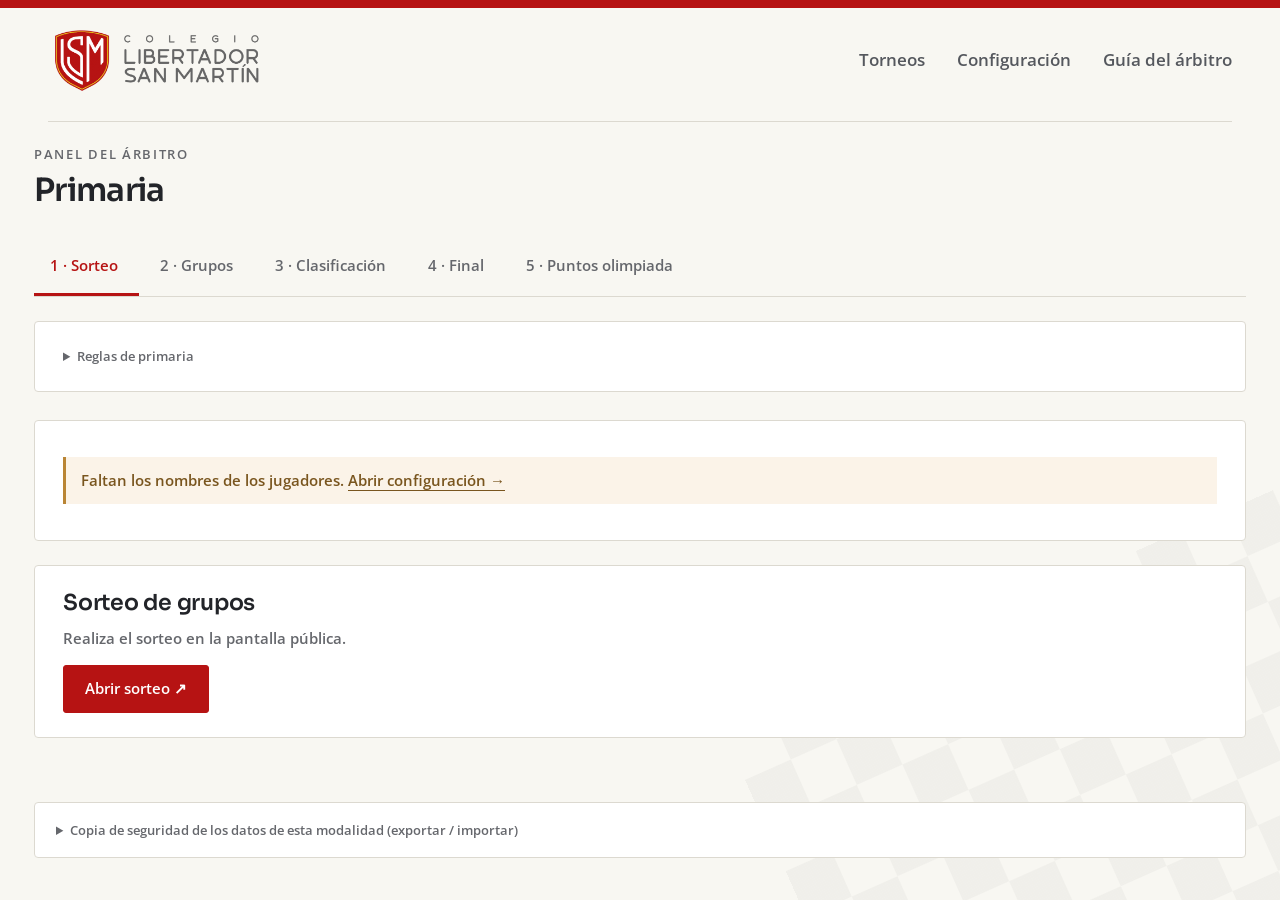
==== commit 83e57564: "Unifica cabeceras con Torneos y corrige el margen de desplegables de la guía" ====
--- a/arbitro-primaria.html
+++ b/arbitro-primaria.html
@@ -602,6 +602,69 @@
 }
 @media print{body{background:#fff!important}body:before,body:after{display:none!important}.btn{color:#222429!important}}
 
+/* Rondas sin bandas vacías y resultados integrados en la tabla. */
+.group-games .round-row td,.group-games .round-row:hover td{background:transparent!important;border-top:1px solid var(--line);color:var(--red);padding:13px 0 8px;font-weight:600;letter-spacing:.04em}
+.group-games tr.round-row{background:transparent}
+.group-games .round-row:first-of-type td{border-top:0}
+.page-control .group-games td{vertical-align:middle}
+.page-control .group-games select{background:#f8f7f3;border-color:#dedbd3;border-radius:4px;min-height:42px;padding:9px 12px;color:var(--ink);font-size:var(--small-size,14px)}
+.page-control .group-games select:hover{background:#fff;border-color:#a6a297}
+.page-control .group-games select:focus-visible{outline:2px solid var(--red);outline-offset:2px;background:#fff}
+@media(max-width:620px){.group-games tr.round-row{padding:0;margin-top:12px}.group-games .round-row td{padding:10px 0 5px}}
+
+/* Ventanas de escritorio con menos altura útil: cuatro filas completas. */
+@media(min-width:1001px) and (max-height:800px), (min-width:1500px) and (max-height:950px){
+ .page-publico-secundaria:not(.draw-mode) main.wide{grid-template-rows:minmax(225px,.9fr) minmax(0,1.1fr);gap:16px}
+ .page-publico-secundaria:not(.draw-mode) main.wide:has(#mb-7){grid-template-rows:minmax(225px,.9fr) minmax(0,1.1fr)}
+ .page-publico-secundaria .group-columns .panel{padding:12px 20px;overflow:auto}
+ .page-publico-secundaria .group-columns .panel h2{font-size:25px;margin-bottom:8px;line-height:1.2}
+ .page-publico-secundaria .group-columns .group-heading{gap:12px}
+ .page-publico-secundaria .group-columns table{font-size:clamp(14px,.9vw,17px);line-height:1.3}
+ .page-publico-secundaria .group-columns th{font-size:12px;padding:6px 8px;line-height:1.2}
+ .page-publico-secundaria .group-columns td{padding:5px 8px;line-height:1.3}
+ .page-publico-secundaria .group-columns td .chip{font-size:inherit;line-height:1.3;padding:2px 0}
+ .page-publico-secundaria .group-columns .pos{font-size:inherit}
+ .page-publico-secundaria .group-columns .tie-criterion{font-size:11px;line-height:1.3}
+ .page-publico-secundaria #bracketWrap:has(.public-finals-grid){padding:12px 15px}
+ .page-publico-secundaria .public-finals-grid{gap:10px 14px}
+ .page-publico-secundaria .public-match{gap:4px;justify-content:center}
+ .page-publico-secundaria .public-match .bkt-roundlabel{font-size:12px;margin-bottom:0;line-height:1.2}
+ .page-publico-secundaria .public-match .bkt-player{font-size:clamp(15px,1vw,19px);padding:6px 12px;line-height:1.3}
+ .page-publico-secundaria .public-match .bkt-player .sc{font-size:20px;line-height:1.2}
+ .page-publico-secundaria .public-match .bkt-meta{font-size:10px;line-height:1.2;padding:4px}
+}
+@media(min-width:1001px) and (max-height:720px){
+ .page-publico-secundaria:not(.draw-mode) main.wide,.page-publico-secundaria:not(.draw-mode) main.wide:has(#mb-7){grid-template-rows:minmax(205px,.9fr) minmax(230px,1.1fr);overflow:auto}
+ .page-publico-secundaria .group-columns .panel{padding:9px 16px}
+ .page-publico-secundaria .group-columns .panel h2{font-size:21px;margin-bottom:5px}
+ .page-publico-secundaria .group-columns td{padding-top:3px;padding-bottom:3px}
+}
+
+/* La cabecera comparte las proporciones de Torneos en todas las páginas. */
+@media(min-width:1001px){
+ :root{--sitebar-height:clamp(112px,13.5vh,154px)}
+ .sitebar,.page-control .sitebar,.page-manual .sitebar,.page-publico-primaria .sitebar,.page-publico-secundaria .sitebar{width:calc(100% - 96px);max-width:none;height:var(--sitebar-height);min-height:var(--sitebar-height);margin:0 auto;padding:0;align-items:center}
+ .sitebar .event-brand img{width:clamp(218px,14.7vw,278px);height:auto;max-height:none}
+ .sitebar nav{gap:clamp(24px,2.5vw,48px)}
+ .sitebar nav a{font-size:clamp(17px,1.2vw,23px);padding:15px 0}
+ .sitebar nav a[aria-current=page]:after{height:4px;bottom:1px}
+}
+@media(min-width:1001px) and (max-height:800px), (min-width:1500px) and (max-height:950px){
+ :root{--sitebar-height:clamp(84px,12.5vh,118px)}
+ .sitebar .event-brand img{width:clamp(180px,12vw,230px)}
+}
+@media(min-width:651px) and (max-width:1000px){
+ .sitebar,.page-control .sitebar,.page-manual .sitebar,.page-publico-primaria .sitebar,.page-publico-secundaria .sitebar{width:calc(100% - 48px);max-width:none;margin:0 auto;min-height:110px;height:auto;padding:0;align-items:center}
+ .sitebar .event-brand img{width:195px;height:auto;max-height:none}
+ .sitebar nav{gap:20px;max-width:none}.sitebar nav a{font-size:15px;padding:15px 0}
+}
+@media(max-width:650px){
+ .sitebar,.page-control .sitebar,.page-manual .sitebar,.page-publico-primaria .sitebar,.page-publico-secundaria .sitebar{width:calc(100% - 36px);max-width:none;margin:0 auto;min-height:105px;height:auto;padding:22px 0 17px;align-items:flex-start;gap:20px}
+ .sitebar .event-brand img{width:143px;height:auto;max-height:none}
+ .sitebar nav{max-width:190px;justify-content:flex-end;flex-wrap:wrap;gap:6px 14px}
+ .sitebar nav a{font-size:12px;padding:6px 0}
+}
+
 </style>
 <!-- /bundle:style.css -->
 </head>
@@ -827,7 +890,7 @@
   const c = pidColor(p), r = pidRole(p);
   const n = bucket.players[c] && bucket.players[c][r];
   if(n && n.trim()) return escapeHTML(n.trim());
-  return `${COLOR_META[c].label} — participante ${r==='bueno'?'A':'B'}`;
+  return `${COLOR_META[c].label} — participante ${r==='bueno'?'Mayor':'Menor'}`;
 }
 function penaltyOf(p, mode='primaria'){
   // La conducta es del color, no de la modalidad: mode se ignora aquí y solo se conserva
@@ -1097,7 +1160,7 @@
 /* ---- Explicación de desempate (para mostrar en arbitro/publico SOLO cuando de verdad decide algo) ----
    Cascada real (ver rankPlayers): puntos -> enfrentamiento directo (si el empate, tras el mini-torneo
    entre los empatados, se reduce a exactamente 2 jugadores que ya se enfrentaron) -> SB -> victorias
-   -> conducta -> B o B efectivo. Devuelve null si a y b no están empatados en puntos
+   -> conducta -> B o Menor efectivo. Devuelve null si a y b no están empatados en puntos
    (no hace falta desempatar) o si están en empate total tras todos los criterios. */
 function tieBreakLabelS(S, g, a, b){
   const st = groupStatsS(S, g);
@@ -1107,8 +1170,8 @@
   if(st.sb[a] !== st.sb[b]) return 'SB (Sonneborn-Berger)';
   if(st.wins[a] !== st.wins[b]) return 'victorias';
   if(penaltyOf(a) !== penaltyOf(b)) return 'conducta';
-  if(pidRole(a)!==pidRole(b)) return 'prioridad B';
-  if(overrideOfS(S,a) !== overrideOfS(S,b)) return 'B efectivo (grado y nacimiento)';
+  if(pidRole(a)!==pidRole(b)) return 'prioridad Menor';
+  if(overrideOfS(S,a) !== overrideOfS(S,b)) return 'Menor efectivo (grado y nacimiento)';
   return 'empate total (sin desempate)';
 }
 // Misma idea para comparar jugadores de grupos distintos (5º-8º puesto): no hay partidos entre
@@ -1119,8 +1182,8 @@
   if(cs.sb[a] !== cs.sb[b]) return 'SB (Sonneborn-Berger)';
   if(cs.wins[a] !== cs.wins[b]) return 'victorias';
   if(penaltyOf(a) !== penaltyOf(b)) return 'conducta';
-  if(pidRole(a)!==pidRole(b)) return 'prioridad B';
-  if(overrideOfS(S,a) !== overrideOfS(S,b)) return 'B efectivo (grado y nacimiento)';
+  if(pidRole(a)!==pidRole(b)) return 'prioridad Menor';
+  if(overrideOfS(S,a) !== overrideOfS(S,b)) return 'Menor efectivo (grado y nacimiento)';
   return 'empate total (sin desempate)';
 }
 
@@ -1157,7 +1220,7 @@
   const t = matchTallyS(match);
   return t.played===match.games.length && t.s1===t.s2;
 }
-// Comparación entre líderes: puntos, SB, victorias, conducta y B efectivo. Sin enfrentamiento directo.
+// Comparación entre líderes: puntos, SB, victorias, conducta y Menor efectivo. Sin enfrentamiento directo.
 function finalColorRankingS(S, match=S.final){
   const pids=match ? [match.p1,match.p2] : [groupLeaderS(S,'A'),groupLeaderS(S,'B')];
   if(pids.some(p=>!p)) return {order:[],unresolved:[]};
@@ -1263,8 +1326,8 @@
       return `<li class="draw-slot ${active?'draw-target':''} ${p?'filled':''}" data-draw-position="${i}">
         <span class="draw-position">${i+1}</span>
         ${p?`<span class="dot" style="--c:${COLOR_META[pidColor(p)].hex}"></span>`:'<span class="draw-empty-dot"></span>'}
-        <span class="draw-player">${p?playerName(p,mode):`Participante ${i<2?'A':'B'}`}</span>
-        ${p?`<span class="draw-role">${pidRole(p)==='bueno'?'A':'B'}</span>`:''}
+        <span class="draw-player">${p?playerName(p,mode):`Participante ${i<2?'Mayor':'Menor'}`}</span>
+        ${p?`<span class="draw-role">${pidRole(p)==='bueno'?'Mayor':'Menor'}</span>`:''}
       </li>`;
     }).join('')}</ol>
   </section>`;
@@ -1394,7 +1457,7 @@
     const targets=complete?[]:DRAW_TARGETS[step];
     const colors=complete?(draw?.order||COLORS):draw?COLORS.filter(c=>!draw.order.slice(0,Math.min(step,3)).includes(c)):COLORS;
     const configured=categoryConfigured(mode),busy=!!spin;
-    const destination=targets?.map(t=>`${t.role==='bueno'?'A':'B'} → grupo ${t.group==='A'?1:2}, posición ${t.position+1}`).join(' · ');
+    const destination=targets?.map(t=>`${t.role==='bueno'?'Mayor':'Menor'} → grupo ${t.group==='A'?1:2}, posición ${t.position+1}`).join(' · ');
     const message=complete?'Grupos completos':holding?COLOR_META[draw.order[step]].label:['Primera salida','Segunda salida','Tercera salida'][step];
     const revealed=draw?.revealed||0;
     document.getElementById('app').innerHTML=`<section class="draw-screen" aria-label="Sorteo de grupos">
@@ -1405,7 +1468,7 @@
         <div class="draw-wheel-column"><div class="draw-wheel-shell ${busy?'busy':''}">
           ${wheelDiscHTML(colors)}<span class="wheel-pointer" aria-hidden="true"></span>
           ${complete?'<div class="wheel-hub wheel-finished" aria-hidden="true">✓</div>':`<button type="button" class="wheel-hub" data-draw-action="spin" ${busy||!configured?'disabled':''} aria-label="${busy?'Ruleta en curso':'Girar ruleta'}">${busy?holding?'✓':'•••':'Girar'}</button>`}
-        </div><div class="draw-message" aria-live="polite" aria-atomic="true"><h3>${message}</h3><p>${complete?'Dos A y dos B en cada grupo.':destination}</p></div></div>
+        </div><div class="draw-message" aria-live="polite" aria-atomic="true"><h3>${message}</h3><p>${complete?'Dos Mayores y dos Menores en cada grupo.':destination}</p></div></div>
         ${drawGroupHTML(state,mode,'B',targets)}
       </div>
       <div class="draw-bottom">
@@ -1604,10 +1667,10 @@
     </table>
     ${flags.length? flags.map(([a,b])=>`
       <div class="warn">
-        Empate total entre ${playerName(a,MODE)} y ${playerName(b,MODE)} tras todos los criterios. Corresponde prioridad al B efectivo: menor grado y, a igual grado, fecha de nacimiento más reciente. Indiquen quién cumple ese criterio; no se juega otra partida.
+        Empate total entre ${playerName(a,MODE)} y ${playerName(b,MODE)} tras todos los criterios. Corresponde prioridad al Menor efectivo: menor grado y, a igual grado, fecha de nacimiento más reciente. Indiquen quién cumple ese criterio; no se juega otra partida.
         <div class="rowbtns">
-          <button class="btn small" onclick="onOverrideWinner('${a}','${b}')">B efectivo: ${playerName(a,MODE)}</button>
-          <button class="btn small" onclick="onOverrideWinner('${b}','${a}')">B efectivo: ${playerName(b,MODE)}</button>
+          <button class="btn small" onclick="onOverrideWinner('${a}','${b}')">Menor efectivo: ${playerName(a,MODE)}</button>
+          <button class="btn small" onclick="onOverrideWinner('${b}','${a}')">Menor efectivo: ${playerName(b,MODE)}</button>
         </div>
       </div>
     `).join(''):''}
@@ -1689,7 +1752,7 @@
       <div class="rowbtns">
         <button class="btn small" onclick="onChooseColor('${key}','${choiceFor(true)}')">${playerName(chooser,MODE)} juega con blancas</button>
         <button class="btn small" onclick="onChooseColor('${key}','${choiceFor(false)}')">${playerName(chooser,MODE)} juega con negras</button>
-      </div>` : `<div class="warn">Empate total entre finalistas. Elige el B efectivo: menor grado; a igual grado, quien nació después. Indica quién cumple el criterio.</div><div class="rowbtns">${[match.p1,match.p2].map(p=>`<button class="btn small" onclick="S.colorChoiceOverride={'${p}':1};save()">B efectivo: ${playerName(p,MODE)}</button>`).join('')}</div>`}
+      </div>` : `<div class="warn">Empate total entre finalistas. Elige el Menor efectivo: menor grado; a igual grado, quien nació después. Indica quién cumple el criterio.</div><div class="rowbtns">${[match.p1,match.p2].map(p=>`<button class="btn small" onclick="S.colorChoiceOverride={'${p}':1};save()">Menor efectivo: ${playerName(p,MODE)}</button>`).join('')}</div>`}
     `:`
       <div class="vs">
         <div class="side ${done&&winner===match.p1?'winner':''}">${chip(match.p1,MODE)}</div>
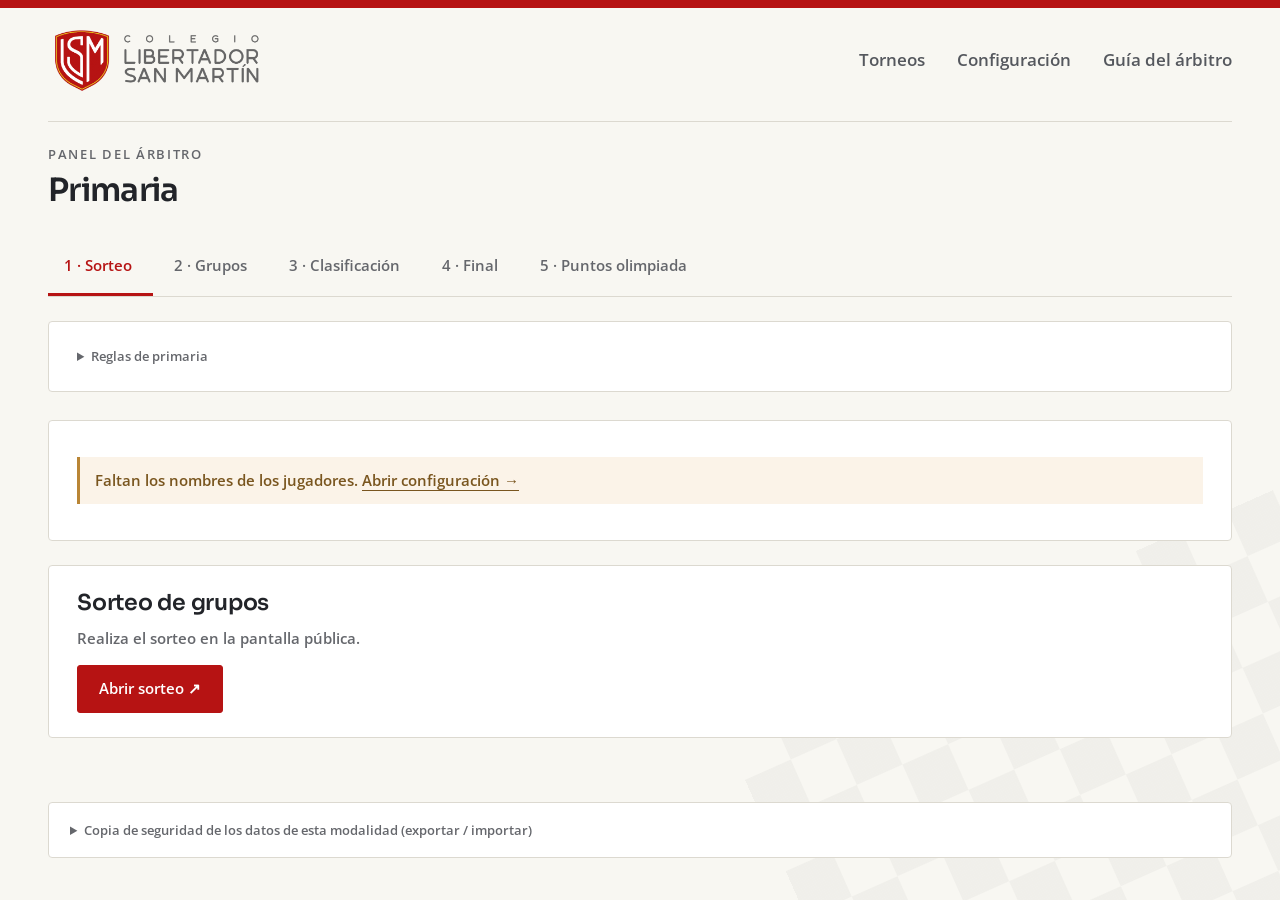
==== commit d17f9478: "Alinea los márgenes de configuración, árbitro y público con Torneos" ====
--- a/arbitro-primaria.html
+++ b/arbitro-primaria.html
@@ -665,6 +665,17 @@
  .sitebar nav a{font-size:12px;padding:6px 0}
 }
 
+/* Los contenidos usan los mismos márgenes laterales que Torneos. */
+:root{--page-gutter:48px}
+@media(max-width:1000px){:root{--page-gutter:24px}}
+@media(max-width:650px){:root{--page-gutter:18px}}
+.page-control .top,.page-publico-primaria .top,.page-publico-secundaria .top,
+.page-control main,.page-publico-primaria main.wide,.page-publico-secundaria main.wide,
+.page-control .databar{padding-left:var(--page-gutter);padding-right:var(--page-gutter);max-width:none;width:100%}
+.page-control nav.tabs{margin-left:var(--page-gutter);margin-right:var(--page-gutter);width:calc(100% - var(--page-gutter)*2);max-width:none;padding-left:0;padding-right:0}
+.page-control .clock-help{margin-left:var(--page-gutter);margin-right:var(--page-gutter)}
+.page-config .config-actions{width:calc(100% - var(--page-gutter)*2);max-width:none}
+
 </style>
 <!-- /bundle:style.css -->
 </head>
